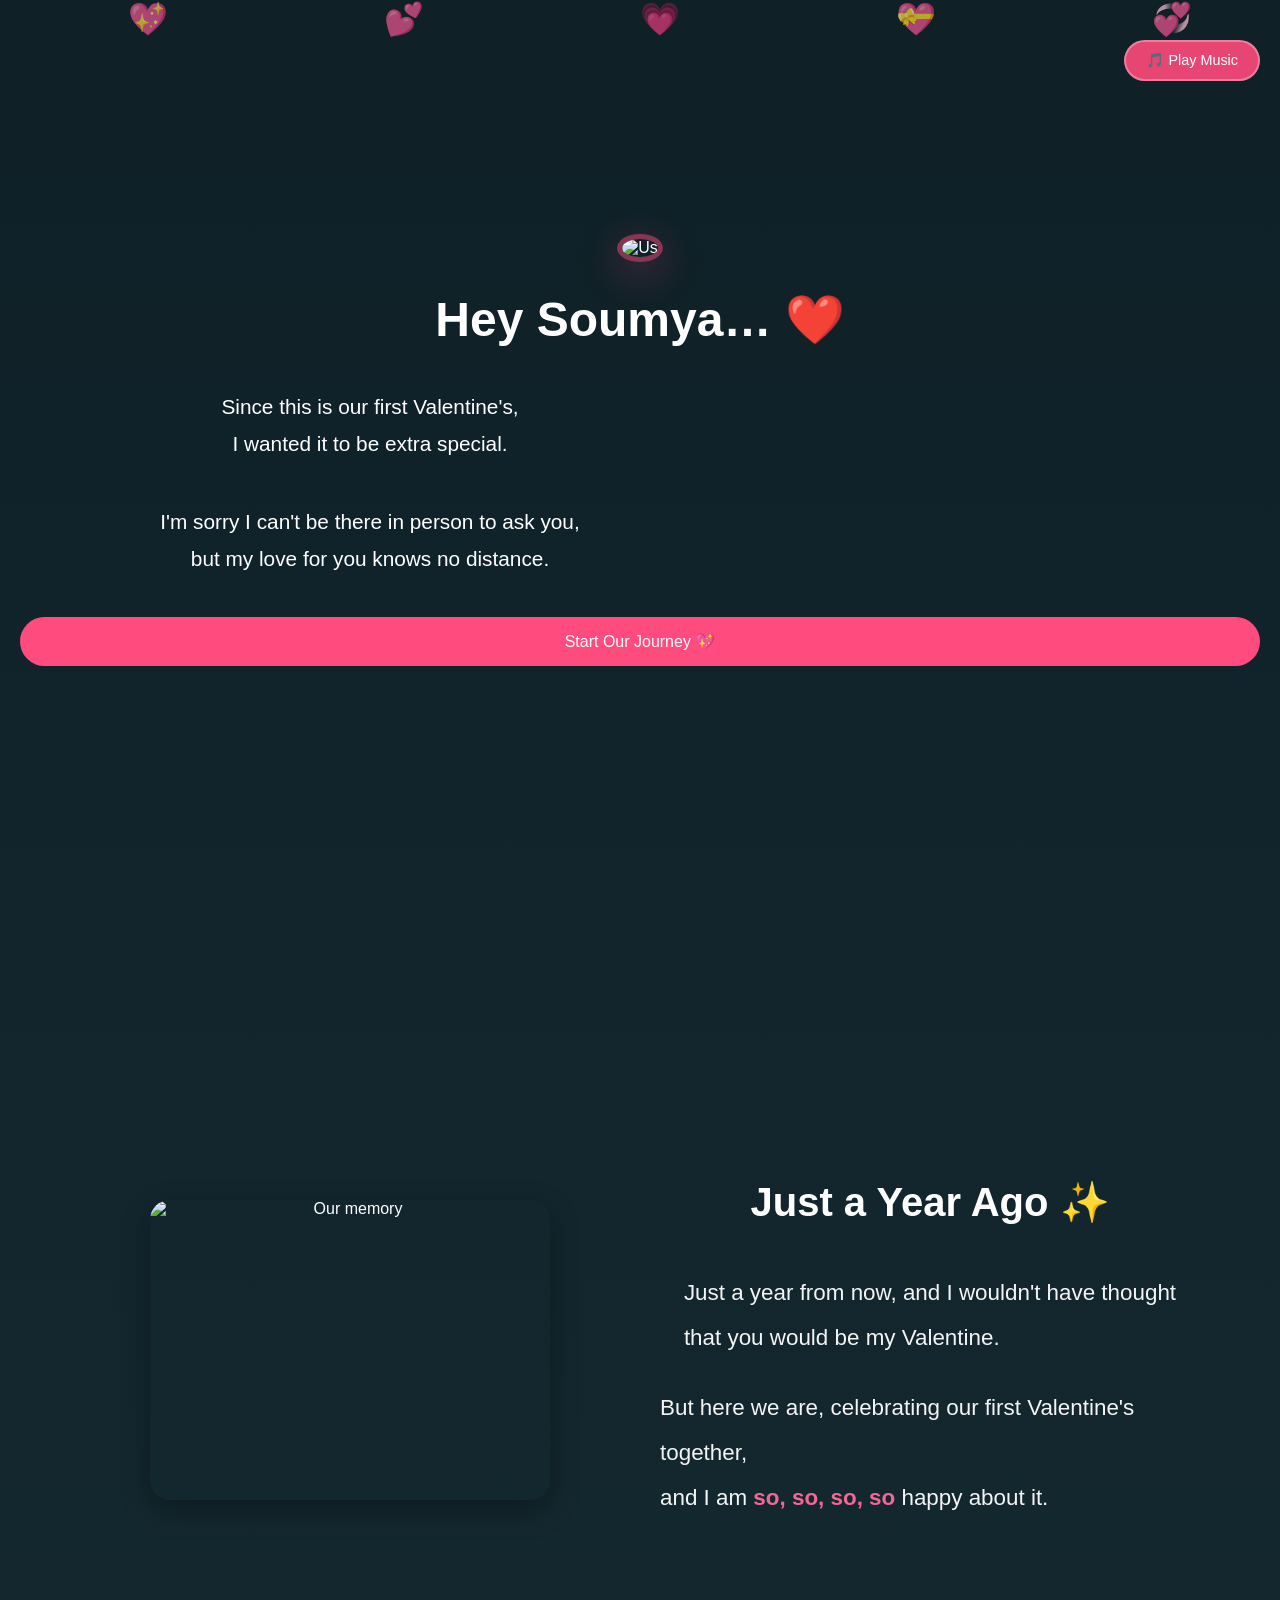
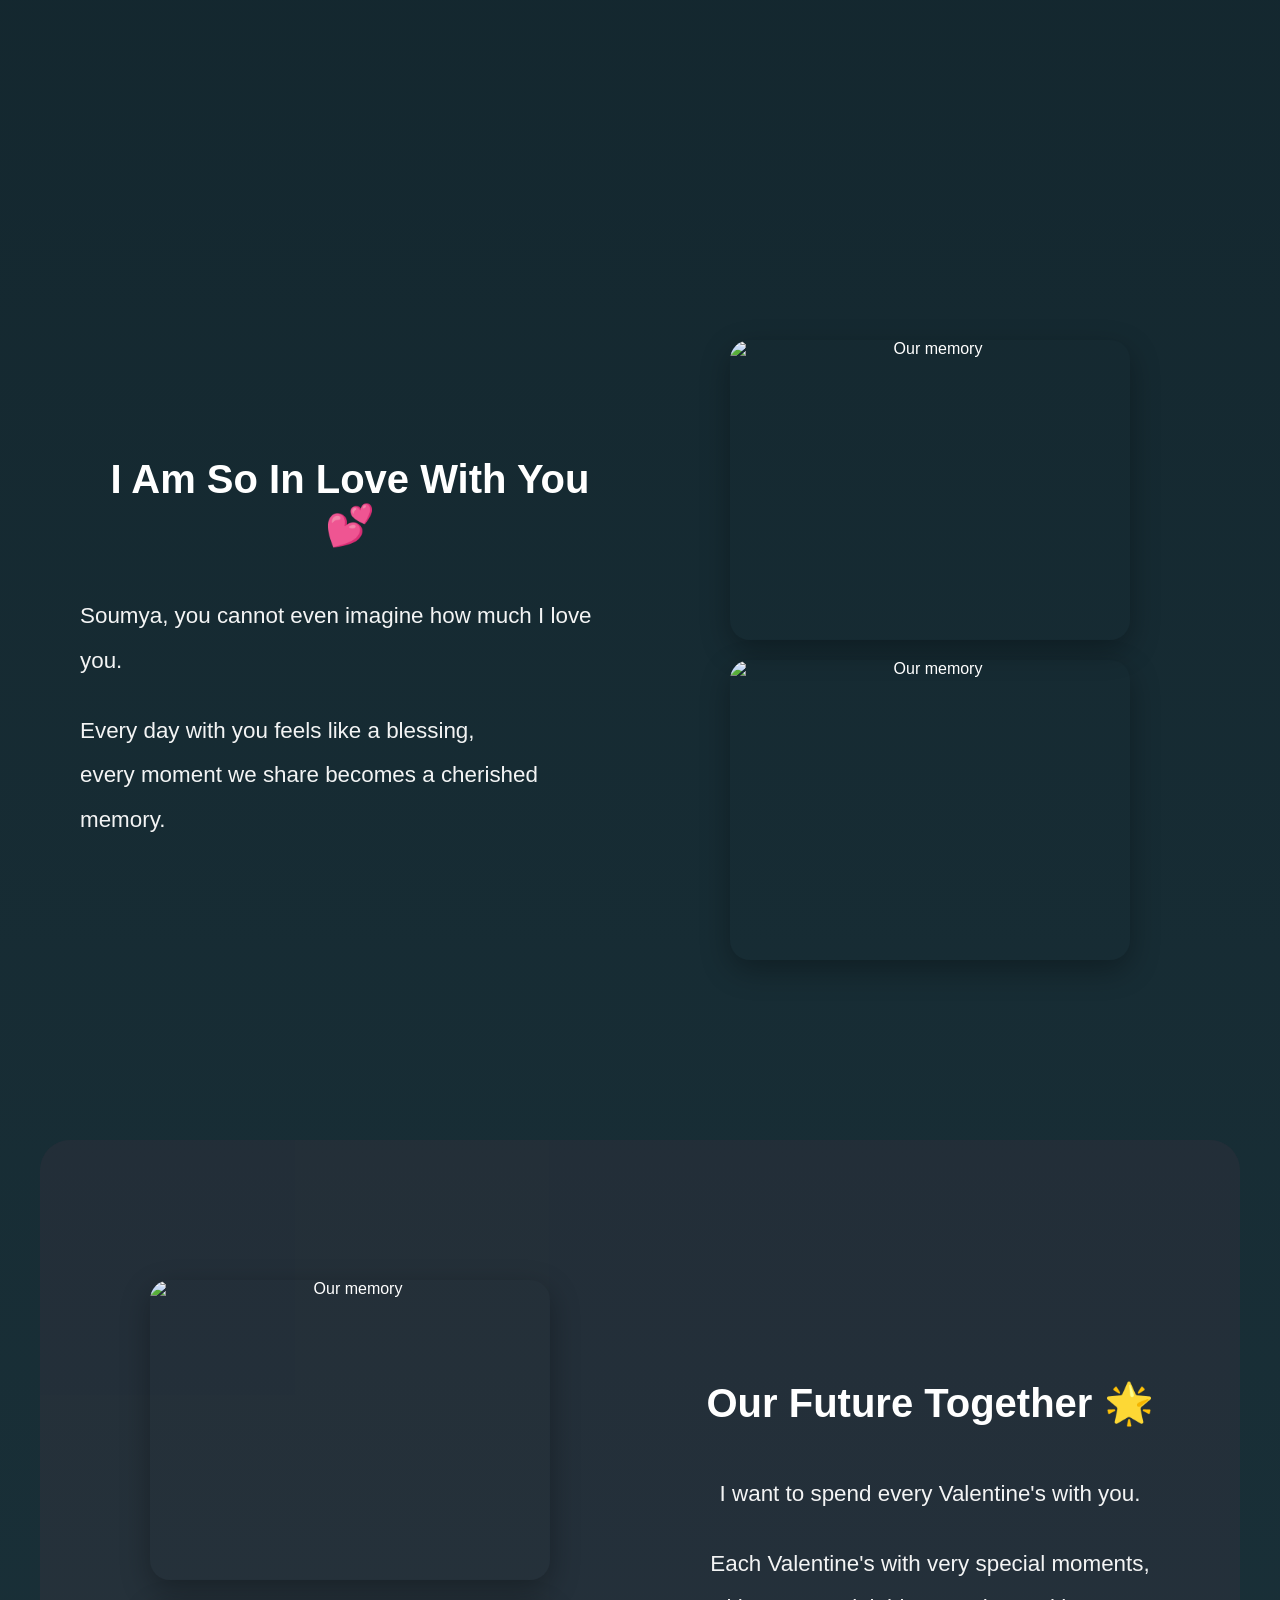
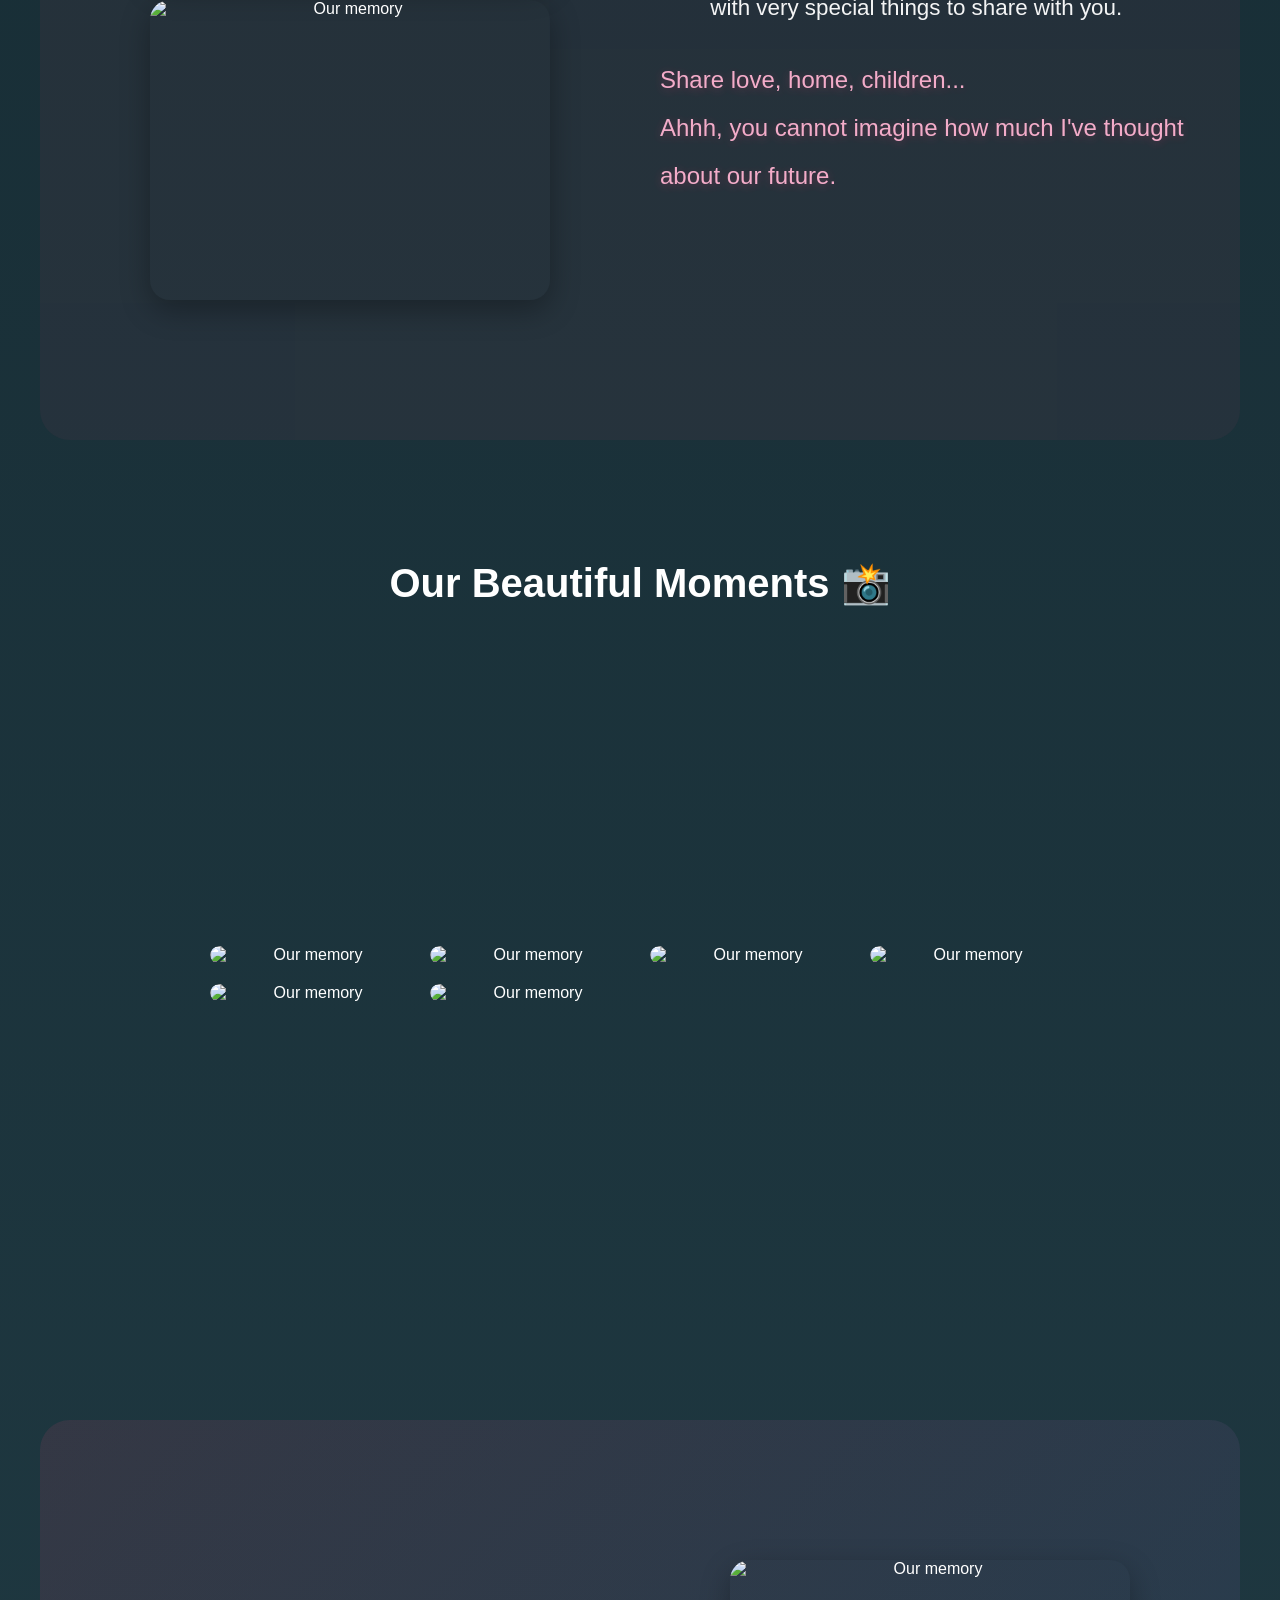
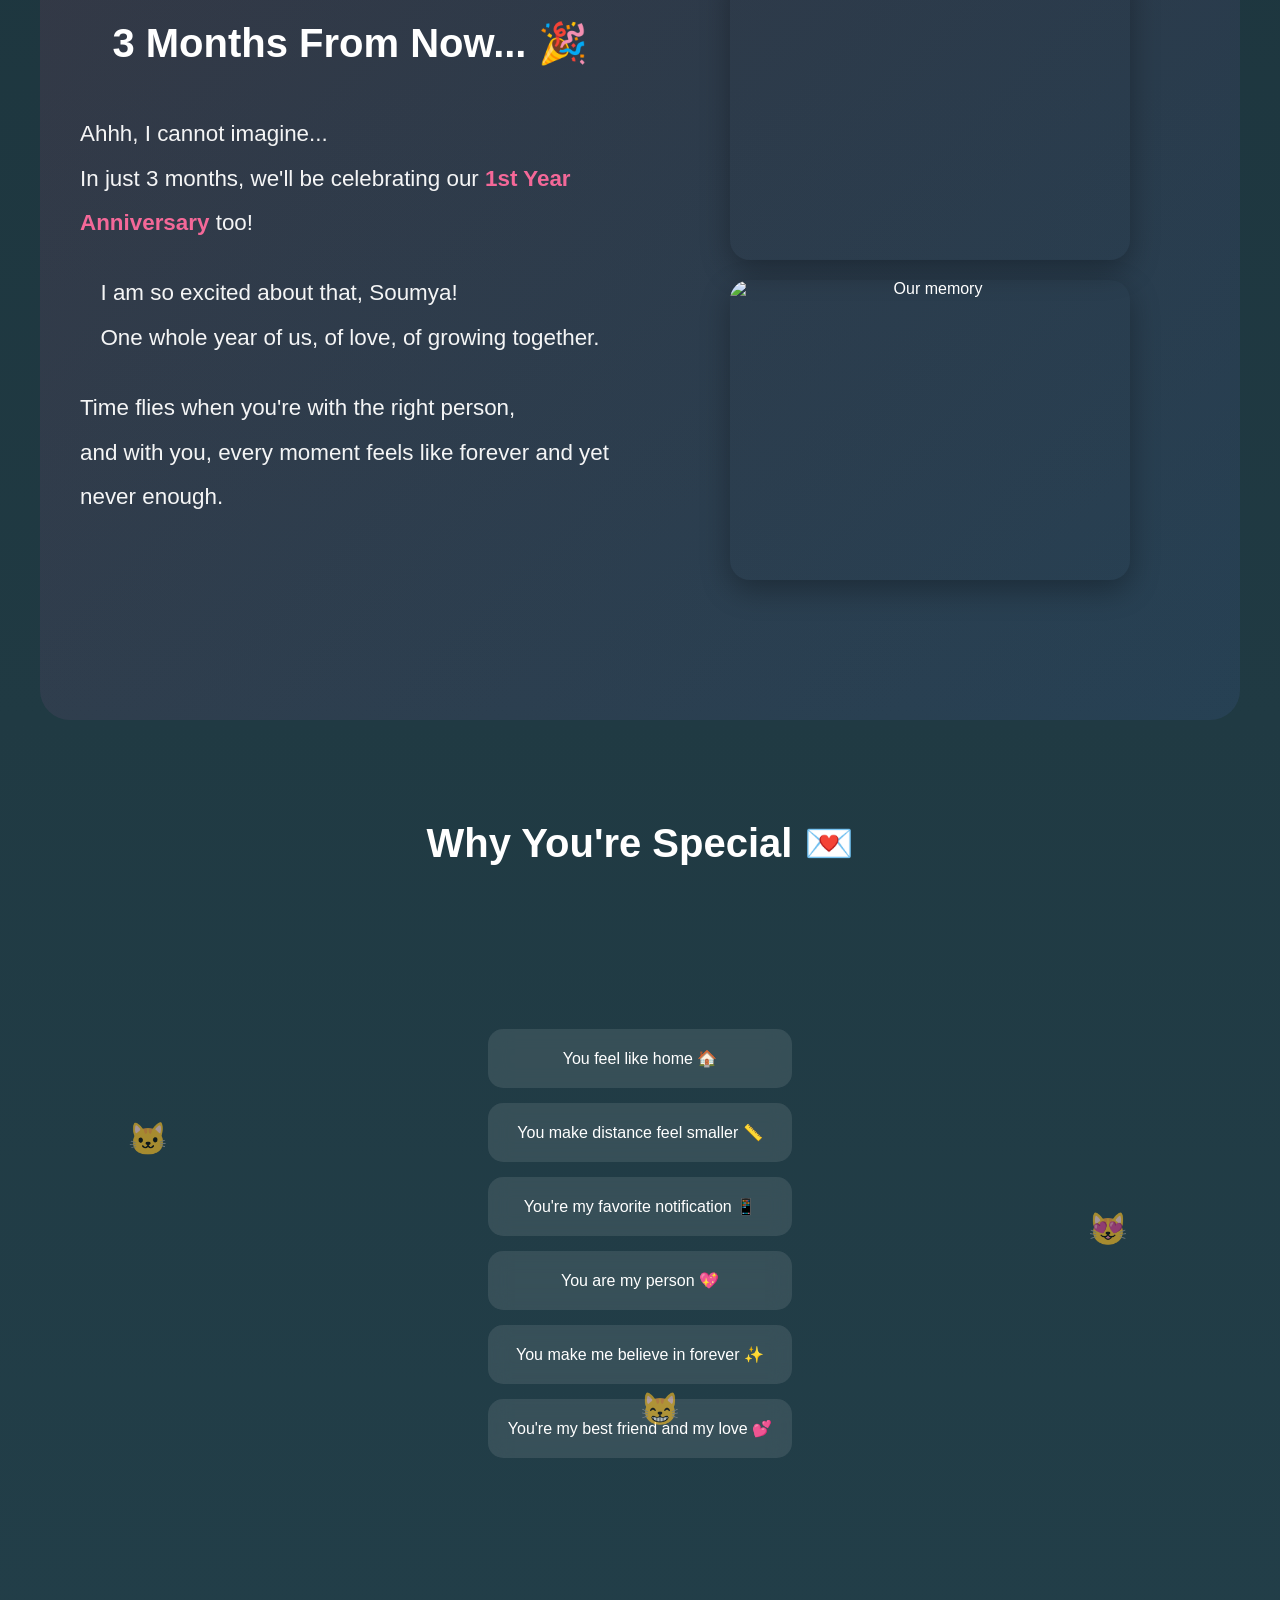
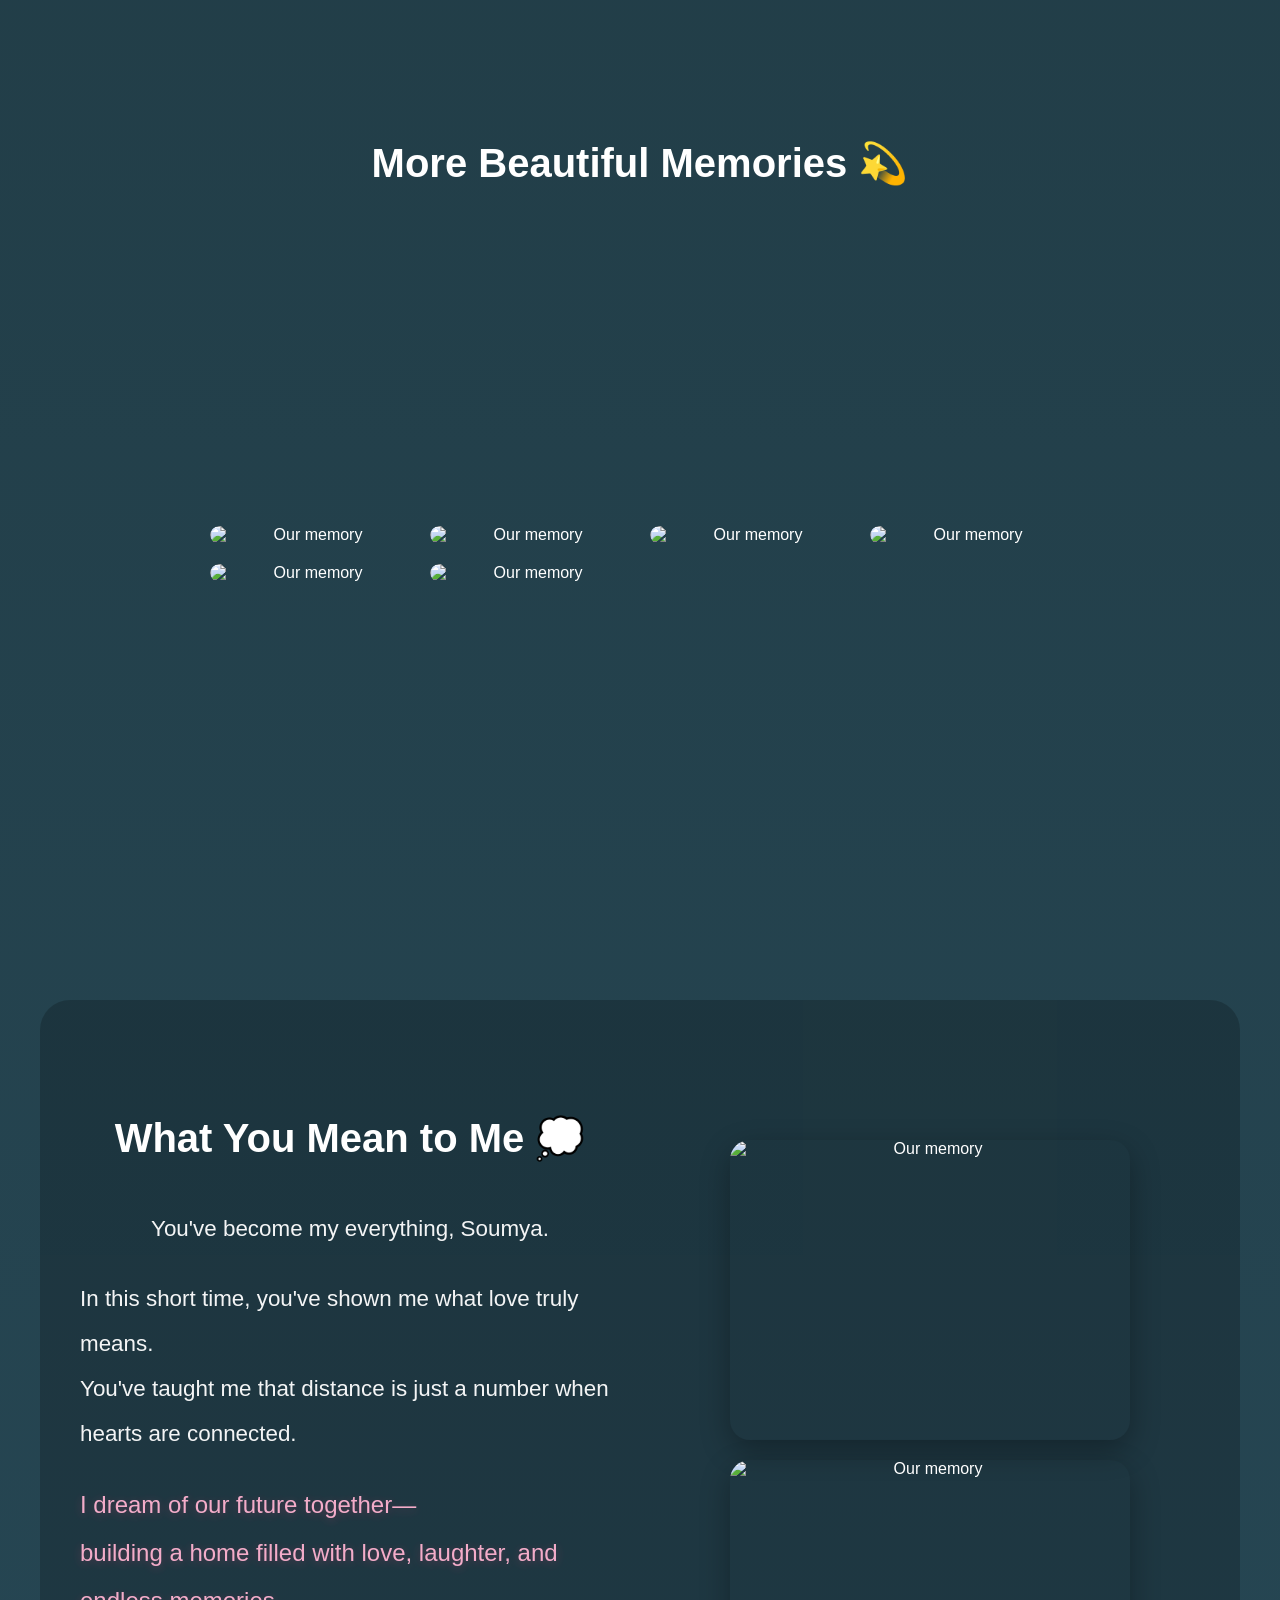
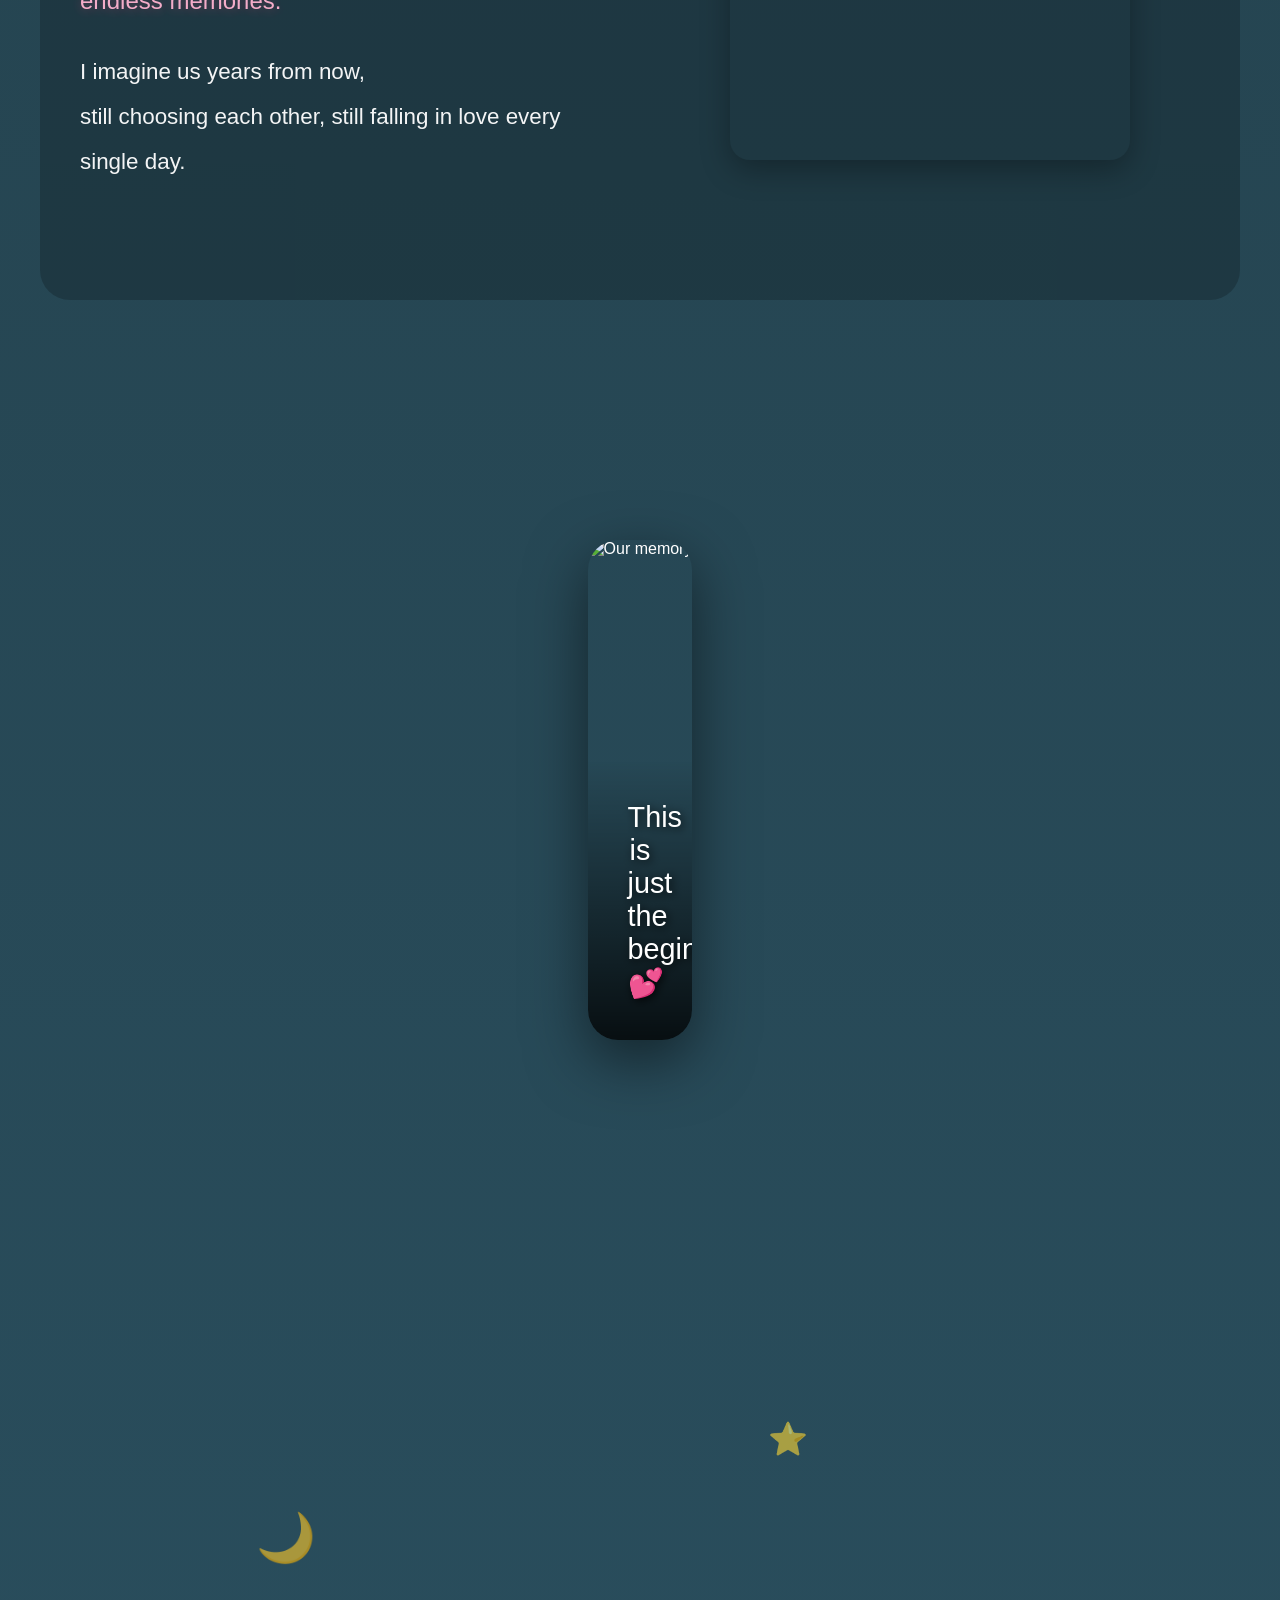
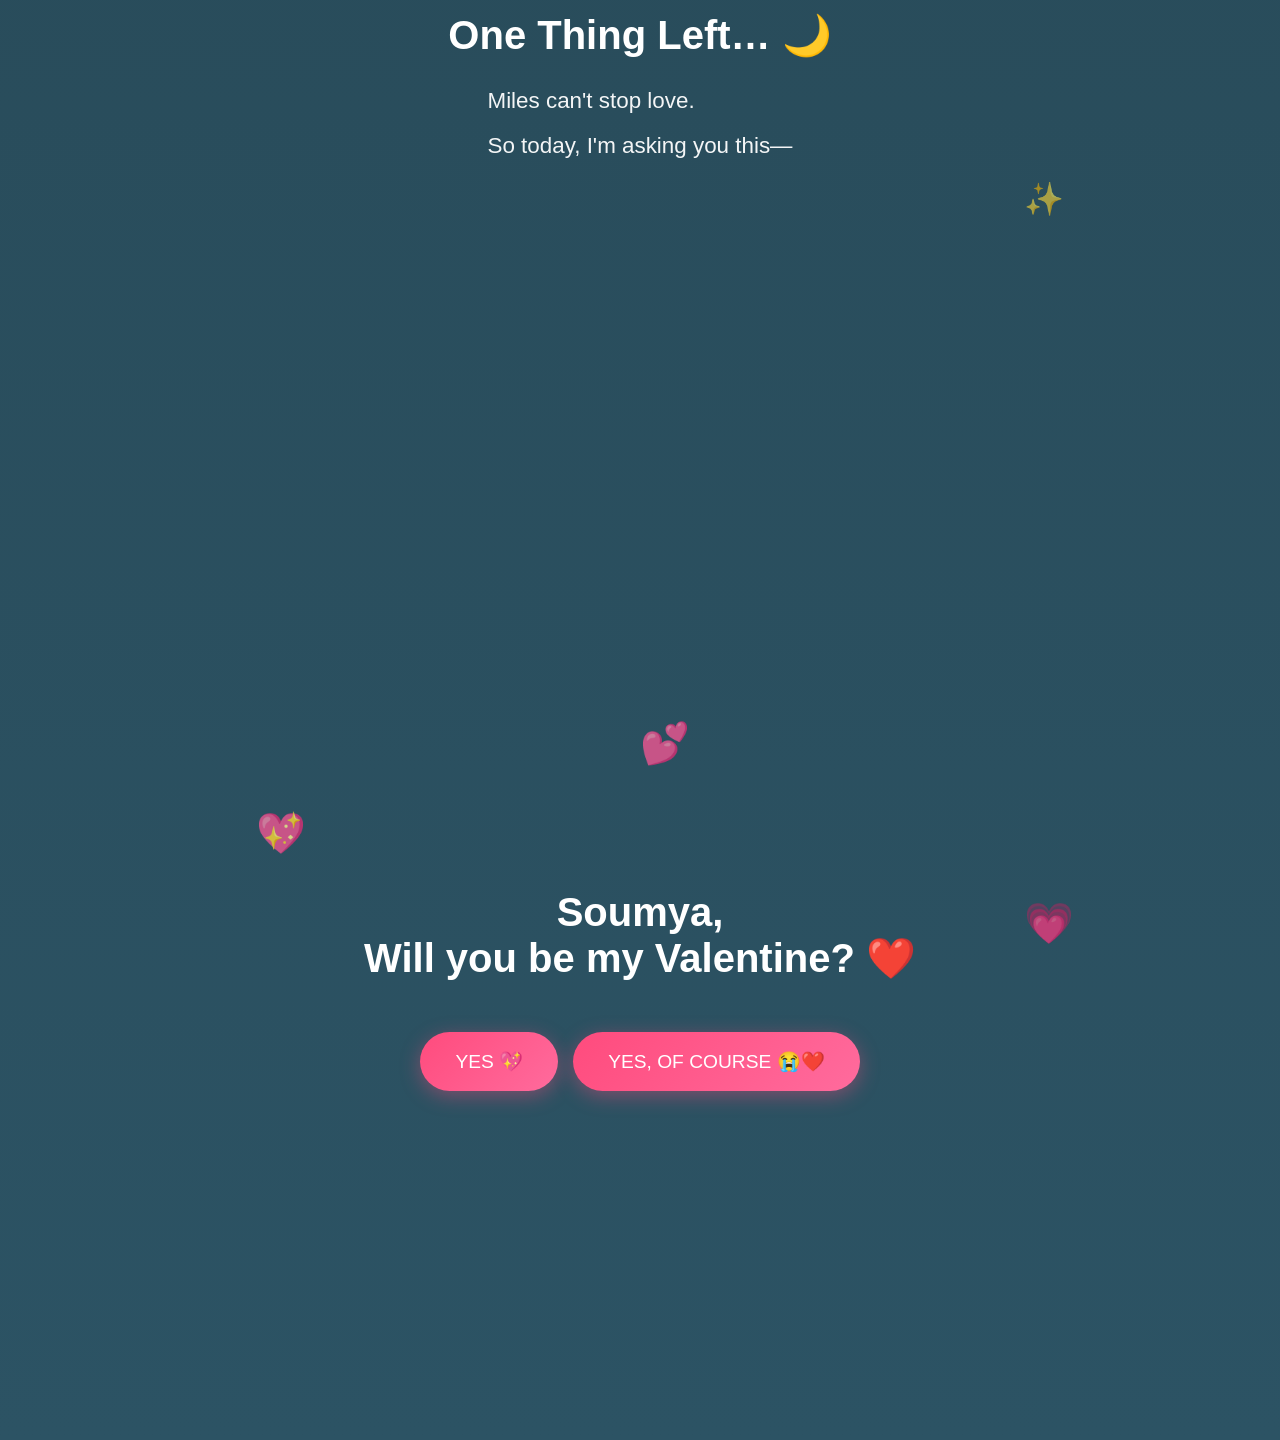
==== index.html @ 53e83934 "Add files via upload" ====
<!DOCTYPE html>
<html lang="en">
<head>
  <meta charset="UTF-8">
  <title>For Soumya ❤️</title>
  <link rel="stylesheet" href="style.css">
</head>
<body>

<!-- Background Music -->
<audio id="bgMusic" loop preload="auto">
  <source src="music.mp3" type="audio/mpeg">
  Your browser does not support the audio element.
</audio>
<div id="musicControl" class="music-control">
  <button id="musicBtn">🎵 Play Music</button>
</div>

<!-- Hero Section -->
<section class="hero">
  <div class="floating-hearts">
    <span class="heart-float">💖</span>
    <span class="heart-float">💕</span>
    <span class="heart-float">💗</span>
    <span class="heart-float">💝</span>
    <span class="heart-float">💞</span>
  </div>
  <div class="hero-photo">
    <img src="photos/photo1.jpeg" alt="Us" class="hero-img">
  </div>
  <h1 class="fade-in">Hey Soumya… ❤️</h1>
  <p class="fade-in-delay hero-intro-text">
    Since this is our first Valentine's,<br>
    I wanted it to be extra special.
  </p>
  <p class="fade-in-delay-2 hero-intro-text">
    I'm sorry I can't be there in person to ask you,<br>
    but my love for you knows no distance.
  </p>
  <button onclick="scrollToSection('first-thoughts')" class="fade-in-delay-3 pulse">Start Our Journey 💖</button>
</section>

<!-- First Thoughts Section -->
<section id="first-thoughts" class="section text-section">
  <div class="section-photo-left">
    <img src="photos/photo2.jpeg" alt="Our memory" class="section-photo">
  </div>
  <div class="text-content">
    <h2 class="slide-in">Just a Year Ago ✨</h2>
    <p class="fade-in-delay readable-text">
      Just a year from now, and I wouldn't have thought<br>
      that you would be my Valentine.
    </p>
    <p class="fade-in-delay-2 readable-text">
      But here we are, celebrating our first Valentine's together,<br>
      and I am <strong>so, so, so, so</strong> happy about it.
    </p>
  </div>
</section>

<!-- Love Declaration Section -->
<section class="section text-section">
  <div class="text-content">
    <h2 class="slide-in">I Am So In Love With You 💕</h2>
    <p class="fade-in-delay readable-text">
      Soumya, you cannot even imagine how much I love you.
    </p>
    <p class="fade-in-delay-2 readable-text">
      Every day with you feels like a blessing,<br>
      every moment we share becomes a cherished memory.
    </p>
  </div>
  <div class="section-photo-right">
    <img src="photos/photo3.jpeg" alt="Our memory" class="section-photo">
    <img src="photos/photo4.jpeg" alt="Our memory" class="section-photo">
  </div>
</section>

<!-- Future Dreams Section -->
<section class="section text-section future-section">
  <div class="section-photo-left">
    <img src="photos/PHOTO5.jpeg" alt="Our memory" class="section-photo">
    <img src="photos/photo6.jpeg" alt="Our memory" class="section-photo">
  </div>
  <div class="text-content">
    <h2 class="slide-in">Our Future Together 🌟</h2>
    <p class="fade-in-delay readable-text">
      I want to spend every Valentine's with you.
    </p>
    <p class="fade-in-delay-2 readable-text">
      Each Valentine's with very special moments,<br>
      with very special things to share with you.
    </p>
    <p class="fade-in-delay-3 readable-text highlight-text">
      Share love, home, children...<br>
      Ahhh, you cannot imagine how much I've thought about our future.
    </p>
  </div>
</section>

<!-- Photo Gallery Section 1 -->
<section class="section gallery-section">
  <h2 class="slide-in">Our Beautiful Moments 📸</h2>
  <div class="gallery">
    <div class="gallery-item">
      <img src="photos/photo7.jpeg" alt="Our memory" loading="lazy">
      <div class="photo-overlay">💕</div>
    </div>
    <div class="gallery-item">
      <img src="photos/photo8.jpeg" alt="Our memory" loading="lazy">
      <div class="photo-overlay">💖</div>
    </div>
    <div class="gallery-item">
      <img src="photos/photo9.jpeg" alt="Our memory" loading="lazy">
      <div class="photo-overlay">💗</div>
    </div>
    <div class="gallery-item">
      <img src="photos/photo10.jpeg" alt="Our memory" loading="lazy">
      <div class="photo-overlay">💝</div>
    </div>
    <div class="gallery-item">
      <img src="photos/photo11.jpeg" alt="Our memory" loading="lazy">
      <div class="photo-overlay">💞</div>
    </div>
    <div class="gallery-item">
      <img src="photos/photo12.jpeg" alt="Our memory" loading="lazy">
      <div class="photo-overlay">💓</div>
    </div>
  </div>
</section>

<!-- Anniversary Section -->
<section class="section text-section anniversary-section">
  <div class="text-content">
    <h2 class="slide-in">3 Months From Now... 🎉</h2>
    <p class="fade-in-delay readable-text">
      Ahhh, I cannot imagine...<br>
      In just 3 months, we'll be celebrating our <strong>1st Year Anniversary</strong> too!
    </p>
    <p class="fade-in-delay-2 readable-text">
      I am so excited about that, Soumya!<br>
      One whole year of us, of love, of growing together.
    </p>
    <p class="fade-in-delay-3 readable-text">
      Time flies when you're with the right person,<br>
      and with you, every moment feels like forever and yet never enough.
    </p>
  </div>
  <div class="section-photo-right">
    <img src="photos/photo13.jpeg" alt="Our memory" class="section-photo">
    <img src="photos/photo14.jpeg" alt="Our memory" class="section-photo">
  </div>
</section>

<!-- Why You Section -->
<section class="section">
  <h2 class="slide-in">Why You're Special 💌</h2>
  <div class="cards">
    <div class="card card-animate">You feel like home 🏠</div>
    <div class="card card-animate">You make distance feel smaller 📏</div>
    <div class="card card-animate">You're my favorite notification 📱</div>
    <div class="card card-animate">You are my person 💖</div>
    <div class="card card-animate">You make me believe in forever ✨</div>
    <div class="card card-animate">You're my best friend and my love 💕</div>
  </div>
  <div class="cute-cats">
    <span class="cat-emoji">🐱</span>
    <span class="cat-emoji">😸</span>
    <span class="cat-emoji">😻</span>
  </div>
</section>

<!-- Photo Gallery Section 2 -->
<section class="section gallery-section">
  <h2 class="slide-in">More Beautiful Memories 💫</h2>
  <div class="gallery">
    <div class="gallery-item">
      <img src="photos/photo15.jpeg" alt="Our memory" loading="lazy">
      <div class="photo-overlay">💕</div>
    </div>
    <div class="gallery-item">
      <img src="photos/photo16.jpeg" alt="Our memory" loading="lazy">
      <div class="photo-overlay">💖</div>
    </div>
    <div class="gallery-item">
      <img src="photos/photo17.jpeg" alt="Our memory" loading="lazy">
      <div class="photo-overlay">💗</div>
    </div>
    <div class="gallery-item">
      <img src="photos/photo18.jpeg" alt="Our memory" loading="lazy">
      <div class="photo-overlay">💝</div>
    </div>
    <div class="gallery-item">
      <img src="photos/photo19.jpeg" alt="Our memory" loading="lazy">
      <div class="photo-overlay">💞</div>
    </div>
    <div class="gallery-item">
      <img src="photos/photo20.jpeg" alt="Our memory" loading="lazy">
      <div class="photo-overlay">💓</div>
    </div>
  </div>
</section>

<!-- Deep Thoughts Section -->
<section class="section text-section deep-thoughts">
  <div class="text-content">
    <h2 class="slide-in">What You Mean to Me 💭</h2>
    <p class="fade-in-delay readable-text">
      You've become my everything, Soumya.
    </p>
    <p class="fade-in-delay-2 readable-text">
      In this short time, you've shown me what love truly means.<br>
      You've taught me that distance is just a number when hearts are connected.
    </p>
    <p class="fade-in-delay-3 readable-text highlight-text">
      I dream of our future together—<br>
      building a home filled with love, laughter, and endless memories.
    </p>
    <p class="fade-in-delay-4 readable-text">
      I imagine us years from now,<br>
      still choosing each other, still falling in love every single day.
    </p>
  </div>
  <div class="section-photo-left">
    <img src="photos/photo21.jpeg" alt="Our memory" class="section-photo">
    <img src="photos/photo22.jpeg" alt="Our memory" class="section-photo">
  </div>
</section>

<!-- Final Photo Section -->
<section class="section final-photo-section">
  <div class="final-photo-container">
    <img src="photos/photo23.jpeg" alt="Our memory" class="final-photo">
    <div class="final-photo-overlay">
      <p class="final-photo-text">This is just the beginning... 💕</p>
    </div>
  </div>
</section>

<!-- Emotional Build -->
<section class="section">
  <h2 class="slide-in">One Thing Left… 🌙</h2>
  <p class="fade-in-delay readable-text">
    Miles can't stop love.<br>
    So today, I'm asking you this—
  </p>
  <div class="moon-stars">
    <span class="moon-emoji">🌙</span>
    <span class="star-emoji">⭐</span>
    <span class="star-emoji">✨</span>
  </div>
</section>

<!-- Proposal -->
<section class="proposal">
  <div class="proposal-hearts">
    <span class="proposal-heart">💖</span>
    <span class="proposal-heart">💕</span>
    <span class="proposal-heart">💗</span>
  </div>
  <h1 class="proposal-text">Soumya,<br>Will you be my Valentine? ❤️</h1>
  <div class="proposal-buttons">
    <button onclick="yesClicked()" class="yes-btn bounce">YES 💖</button>
    <button onclick="yesClicked()" class="yes-btn bounce">YES, OF COURSE 😭❤️</button>
  </div>
</section>

<!-- Celebration -->
<div id="celebration" class="hidden" style="display: none;">
  <div class="celebration-bg">
    <div class="celebration-stars"></div>
    <div class="celebration-gradient"></div>
  </div>
  <div class="celebration-content">
    <h1 class="celebration-text">You just made me the happiest person alive 💕</h1>
    <div class="celebration-quote">
      <p>"Every moment with you feels like a dream come true" ✨</p>
      <p class="celebration-future">Here's to our first Valentine's,<br>and to many, many more together 💖</p>
    </div>
    <div class="celebration-elements">
      <span class="celeb-emoji">🎉</span>
      <span class="celeb-emoji">🎊</span>
      <span class="celeb-emoji">💐</span>
      <span class="celeb-emoji">🌹</span>
      <span class="celeb-emoji">💖</span>
    </div>
  </div>
</div>

<script src="script.js"></script>
</body>
</html>
---- style.css ----
* {
  margin: 0;
  padding: 0;
  box-sizing: border-box;
  font-family: 'Segoe UI', sans-serif;
}

body {
  background: linear-gradient(to bottom, #0f2027, #203a43, #2c5364);
  color: white;
  text-align: center;
  overflow-x: hidden;
}

section {
  min-height: 100vh;
  padding: 60px 20px;
  display: flex;
  flex-direction: column;
  justify-content: center;
  position: relative;
}

/* Music Control */
.music-control {
  position: fixed;
  top: 20px;
  right: 20px;
  z-index: 1000;
}

.music-control button {
  background: rgba(255, 75, 125, 0.9);
  backdrop-filter: blur(10px);
  border: 2px solid rgba(255, 255, 255, 0.3);
  padding: 10px 20px;
  border-radius: 25px;
  font-size: 0.9rem;
  transition: all 0.3s ease;
}

.music-control button:hover {
  background: rgba(255, 75, 125, 1);
  transform: scale(1.05);
}

/* Hero Section */
.hero {
  position: relative;
  overflow: hidden;
}

.hero h1 {
  font-size: 3rem;
  margin-bottom: 20px;
}

.hero p {
  margin: 20px 0;
  font-size: 1.3rem;
}

/* Hero Photo */
.hero-photo {
  margin-bottom: 30px;
  animation: fadeInScale 1s ease-out;
}

.hero-img {
  width: 300px;
  height: 300px;
  object-fit: cover;
  border-radius: 50%;
  border: 5px solid rgba(255, 75, 125, 0.5);
  box-shadow: 0 10px 40px rgba(255, 75, 125, 0.3);
  animation: pulse 3s ease-in-out infinite;
}

.hero-intro-text {
  max-width: 700px;
  margin: 15px auto;
  line-height: 1.8;
}

/* Floating Hearts Animation */
.floating-hearts {
  position: absolute;
  width: 100%;
  height: 100%;
  top: 0;
  left: 0;
  pointer-events: none;
  overflow: hidden;
}

.heart-float {
  position: absolute;
  font-size: 2rem;
  animation: floatUp 6s infinite ease-in-out;
  opacity: 0.7;
}

.heart-float:nth-child(1) { left: 10%; animation-delay: 0s; }
.heart-float:nth-child(2) { left: 30%; animation-delay: 1s; }
.heart-float:nth-child(3) { left: 50%; animation-delay: 2s; }
.heart-float:nth-child(4) { left: 70%; animation-delay: 3s; }
.heart-float:nth-child(5) { left: 90%; animation-delay: 4s; }

@keyframes floatUp {
  0% {
    transform: translateY(100vh) rotate(0deg);
    opacity: 0;
  }
  10% {
    opacity: 0.7;
  }
  90% {
    opacity: 0.7;
  }
  100% {
    transform: translateY(-100vh) rotate(360deg);
    opacity: 0;
  }
}

/* Fade In Animations */
.fade-in {
  animation: fadeIn 1s ease-in;
}

.fade-in-delay {
  animation: fadeIn 1s ease-in 0.3s both;
}

.fade-in-delay-2 {
  animation: fadeIn 1s ease-in 0.6s both;
}

.fade-in-delay-3 {
  animation: fadeIn 1s ease-in 0.9s both;
}

.fade-in-delay-4 {
  animation: fadeIn 1s ease-in 1.2s both;
}

@keyframes fadeIn {
  from {
    opacity: 0;
    transform: translateY(20px);
  }
  to {
    opacity: 1;
    transform: translateY(0);
  }
}

/* Slide In Animation */
.slide-in {
  animation: slideIn 1s ease-out;
}

@keyframes slideIn {
  from {
    opacity: 0;
    transform: translateX(-50px);
  }
  to {
    opacity: 1;
    transform: translateX(0);
  }
}

/* Pulse Animation */
.pulse {
  animation: pulse 2s infinite;
}

@keyframes pulse {
  0%, 100% {
    transform: scale(1);
  }
  50% {
    transform: scale(1.05);
  }
}

button {
  padding: 15px 25px;
  border: none;
  border-radius: 30px;
  background: #ff4b7d;
  color: white;
  font-size: 1rem;
  cursor: pointer;
  margin-top: 20px;
  transition: all 0.3s ease;
}

button:hover {
  background: #ff6b9d;
  transform: translateY(-2px);
  box-shadow: 0 5px 15px rgba(255, 75, 125, 0.4);
}

.section h2 {
  font-size: 2.5rem;
  margin-bottom: 20px;
}

/* Text Sections */
.text-section {
  display: grid;
  grid-template-columns: 1fr 1fr;
  gap: 40px;
  align-items: center;
  max-width: 1200px;
  margin: 0 auto;
  padding: 80px 40px;
}

.text-content {
  display: flex;
  flex-direction: column;
  gap: 25px;
}

.readable-text {
  font-size: 1.4rem;
  line-height: 2;
  max-width: 600px;
  margin: 0 auto;
  text-align: left;
  opacity: 0.95;
  animation: fadeInText 0.8s ease-out both;
}

.readable-text strong {
  color: #ff6b9d;
  font-weight: 600;
}

.highlight-text {
  font-size: 1.5rem;
  color: #ffb3d1;
  font-weight: 500;
  text-shadow: 0 2px 10px rgba(255, 75, 125, 0.3);
}

@keyframes fadeInText {
  from {
    opacity: 0;
    transform: translateX(-20px);
  }
  to {
    opacity: 0.95;
    transform: translateX(0);
  }
}

/* Section Photos */
.section-photo-left,
.section-photo-right {
  display: flex;
  flex-direction: column;
  gap: 20px;
  align-items: center;
}

.section-photo {
  width: 100%;
  max-width: 400px;
  height: 300px;
  object-fit: cover;
  border-radius: 20px;
  box-shadow: 0 10px 30px rgba(0, 0, 0, 0.3);
  transition: all 0.4s ease;
  animation: fadeInScale 0.8s ease-out both;
}

.section-photo-left .section-photo:nth-child(1) { animation-delay: 0.2s; }
.section-photo-left .section-photo:nth-child(2) { animation-delay: 0.4s; }
.section-photo-right .section-photo:nth-child(1) { animation-delay: 0.2s; }
.section-photo-right .section-photo:nth-child(2) { animation-delay: 0.4s; }

.section-photo:hover {
  transform: scale(1.05);
  box-shadow: 0 15px 40px rgba(255, 75, 125, 0.4);
}

/* Future Section */
.future-section {
  background: rgba(255, 75, 125, 0.05);
  border-radius: 30px;
  margin: 40px auto;
}

/* Anniversary Section */
.anniversary-section {
  background: linear-gradient(135deg, rgba(255, 75, 125, 0.1), rgba(102, 126, 234, 0.1));
  border-radius: 30px;
  margin: 40px auto;
  padding: 60px 40px;
}

/* Deep Thoughts Section */
.deep-thoughts {
  background: rgba(0, 0, 0, 0.2);
  border-radius: 30px;
  margin: 40px auto;
}

/* Final Photo Section */
.final-photo-section {
  padding: 80px 20px;
}

.final-photo-container {
  position: relative;
  max-width: 800px;
  margin: 0 auto;
  border-radius: 30px;
  overflow: hidden;
  box-shadow: 0 20px 60px rgba(0, 0, 0, 0.5);
}

.final-photo {
  width: 100%;
  height: 500px;
  object-fit: cover;
  display: block;
}

.final-photo-overlay {
  position: absolute;
  bottom: 0;
  left: 0;
  right: 0;
  background: linear-gradient(to top, rgba(0, 0, 0, 0.8), transparent);
  padding: 40px;
  text-align: center;
}

.final-photo-text {
  font-size: 1.8rem;
  color: white;
  text-shadow: 2px 2px 10px rgba(0, 0, 0, 0.8);
  animation: fadeInUp 1s ease-out;
}

@keyframes fadeInUp {
  from {
    opacity: 0;
    transform: translateY(30px);
  }
  to {
    opacity: 1;
    transform: translateY(0);
  }
}

/* Cards with Animation */
.cards {
  display: grid;
  gap: 15px;
  max-width: 400px;
  margin: auto;
}

.card {
  background: rgba(255,255,255,0.1);
  padding: 20px;
  border-radius: 15px;
  transition: all 0.3s ease;
  backdrop-filter: blur(10px);
}

.card-animate {
  animation: cardFadeIn 0.8s ease-out both;
}

.card-animate:nth-child(1) { animation-delay: 0.1s; }
.card-animate:nth-child(2) { animation-delay: 0.2s; }
.card-animate:nth-child(3) { animation-delay: 0.3s; }
.card-animate:nth-child(4) { animation-delay: 0.4s; }

@keyframes cardFadeIn {
  from {
    opacity: 0;
    transform: translateY(30px);
  }
  to {
    opacity: 1;
    transform: translateY(0);
  }
}

.card:hover {
  background: rgba(255,255,255,0.2);
  transform: translateY(-5px);
  box-shadow: 0 10px 25px rgba(255, 75, 125, 0.3);
}

/* Cute Elements */
.cute-elements, .cute-cats, .moon-stars {
  position: absolute;
  width: 100%;
  height: 100%;
  top: 0;
  left: 0;
  pointer-events: none;
  overflow: hidden;
}

.emoji-float, .cat-emoji, .star-emoji, .moon-emoji {
  position: absolute;
  font-size: 2rem;
  animation: floatAround 8s infinite ease-in-out;
  opacity: 0.6;
}

.emoji-float:nth-child(1) { left: 15%; top: 20%; animation-delay: 0s; }
.emoji-float:nth-child(2) { left: 50%; top: 60%; animation-delay: 2s; }
.emoji-float:nth-child(3) { left: 80%; top: 30%; animation-delay: 4s; }

.cat-emoji:nth-child(1) { left: 10%; top: 40%; animation-delay: 0s; }
.cat-emoji:nth-child(2) { left: 50%; top: 70%; animation-delay: 1.5s; }
.cat-emoji:nth-child(3) { left: 85%; top: 50%; animation-delay: 3s; }

.moon-emoji { left: 20%; top: 30%; font-size: 3rem; }
.star-emoji:nth-child(2) { left: 60%; top: 20%; animation-delay: 1s; }
.star-emoji:nth-child(3) { left: 80%; top: 60%; animation-delay: 2s; }

@keyframes floatAround {
  0%, 100% {
    transform: translate(0, 0) rotate(0deg);
  }
  25% {
    transform: translate(20px, -20px) rotate(90deg);
  }
  50% {
    transform: translate(-15px, 15px) rotate(180deg);
  }
  75% {
    transform: translate(15px, 20px) rotate(270deg);
  }
}

/* Gallery Section */
.gallery-section {
  padding: 80px 20px;
}

.gallery-section h2 {
  margin-bottom: 40px;
}

/* Gallery */
.gallery {
  display: grid;
  grid-template-columns: repeat(auto-fit, minmax(200px, 1fr));
  gap: 20px;
  max-width: 900px;
  margin: auto;
}

.gallery-item {
  position: relative;
  overflow: hidden;
  border-radius: 15px;
  animation: fadeInScale 0.8s ease-out both;
}

.gallery-item:nth-child(1) { animation-delay: 0.1s; }
.gallery-item:nth-child(2) { animation-delay: 0.2s; }
.gallery-item:nth-child(3) { animation-delay: 0.3s; }
.gallery-item:nth-child(4) { animation-delay: 0.4s; }
.gallery-item:nth-child(5) { animation-delay: 0.5s; }
.gallery-item:nth-child(6) { animation-delay: 0.6s; }

@keyframes fadeInScale {
  from {
    opacity: 0;
    transform: scale(0.8);
  }
  to {
    opacity: 1;
    transform: scale(1);
  }
}

.gallery img {
  width: 100%;
  height: 100%;
  object-fit: cover;
  border-radius: 15px;
  transition: all 0.4s ease;
  display: block;
}

.gallery-item:hover img {
  transform: scale(1.1);
}

.photo-overlay {
  position: absolute;
  top: 50%;
  left: 50%;
  transform: translate(-50%, -50%);
  font-size: 3rem;
  opacity: 0;
  transition: all 0.3s ease;
  pointer-events: none;
}

.gallery-item:hover .photo-overlay {
  opacity: 0.9;
  transform: translate(-50%, -50%) scale(1.2);
}

/* Proposal Section */
.proposal {
  position: relative;
  overflow: hidden;
}

.proposal-hearts {
  position: absolute;
  width: 100%;
  height: 100%;
  top: 0;
  left: 0;
  pointer-events: none;
}

.proposal-heart {
  position: absolute;
  font-size: 2.5rem;
  animation: heartFloat 4s infinite ease-in-out;
  opacity: 0.8;
}

.proposal-heart:nth-child(1) { left: 20%; top: 30%; animation-delay: 0s; }
.proposal-heart:nth-child(2) { left: 50%; top: 20%; animation-delay: 1.3s; }
.proposal-heart:nth-child(3) { left: 80%; top: 40%; animation-delay: 2.6s; }

@keyframes heartFloat {
  0%, 100% {
    transform: translateY(0) scale(1);
  }
  50% {
    transform: translateY(-30px) scale(1.2);
  }
}

.proposal-text {
  font-size: 2.5rem;
  margin-bottom: 30px;
  animation: fadeIn 1s ease-in;
}

.proposal-buttons {
  display: flex;
  gap: 15px;
  justify-content: center;
  flex-wrap: wrap;
}

.yes-btn {
  font-size: 1.2rem;
  padding: 18px 35px;
  background: linear-gradient(135deg, #ff4b7d, #ff6b9d);
  box-shadow: 0 5px 20px rgba(255, 75, 125, 0.4);
}

.bounce {
  animation: bounce 1s ease-in-out infinite;
}

@keyframes bounce {
  0%, 100% {
    transform: translateY(0);
  }
  50% {
    transform: translateY(-10px);
  }
}

.yes-btn:hover {
  transform: translateY(-5px) scale(1.05);
  box-shadow: 0 8px 25px rgba(255, 75, 125, 0.6);
}

/* Celebration Screen */
#celebration.hidden {
  display: none !important;
}

#celebration {
  position: fixed;
  inset: 0;
  display: flex;
  justify-content: center;
  align-items: center;
  z-index: 9999;
  overflow: hidden;
}

.celebration-bg {
  position: absolute;
  inset: 0;
  background: linear-gradient(135deg, #667eea 0%, #764ba2 25%, #f093fb 50%, #4facfe 75%, #00f2fe 100%);
  background-size: 400% 400%;
  animation: gradientShift 15s ease infinite;
}

@keyframes gradientShift {
  0% {
    background-position: 0% 50%;
  }
  50% {
    background-position: 100% 50%;
  }
  100% {
    background-position: 0% 50%;
  }
}

.celebration-stars {
  position: absolute;
  width: 100%;
  height: 100%;
  background-image: 
    radial-gradient(2px 2px at 20% 30%, white, transparent),
    radial-gradient(2px 2px at 60% 70%, white, transparent),
    radial-gradient(1px 1px at 50% 50%, white, transparent),
    radial-gradient(1px 1px at 80% 10%, white, transparent),
    radial-gradient(2px 2px at 90% 60%, white, transparent),
    radial-gradient(1px 1px at 30% 80%, white, transparent);
  background-size: 200% 200%;
  animation: starTwinkle 3s ease-in-out infinite;
  opacity: 0.8;
}

@keyframes starTwinkle {
  0%, 100% {
    opacity: 0.8;
  }
  50% {
    opacity: 1;
  }
}

.celebration-gradient {
  position: absolute;
  width: 100%;
  height: 100%;
  background: radial-gradient(circle at 50% 50%, rgba(255, 255, 255, 0.1) 0%, transparent 70%);
  animation: pulseGlow 2s ease-in-out infinite;
}

@keyframes pulseGlow {
  0%, 100% {
    opacity: 0.5;
    transform: scale(1);
  }
  50% {
    opacity: 0.8;
    transform: scale(1.1);
  }
}

.celebration-content {
  position: relative;
  z-index: 10;
  text-align: center;
  padding: 40px;
  animation: celebrationFadeIn 1s ease-out;
}

@keyframes celebrationFadeIn {
  from {
    opacity: 0;
    transform: scale(0.8);
  }
  to {
    opacity: 1;
    transform: scale(1);
  }
}

.celebration-text {
  font-size: 3rem;
  margin-bottom: 30px;
  text-shadow: 2px 2px 10px rgba(0, 0, 0, 0.3);
  animation: textGlow 2s ease-in-out infinite;
}

@keyframes textGlow {
  0%, 100% {
    text-shadow: 2px 2px 10px rgba(255, 255, 255, 0.5);
  }
  50% {
    text-shadow: 2px 2px 20px rgba(255, 255, 255, 0.8), 0 0 30px rgba(255, 75, 125, 0.6);
  }
}

.celebration-quote {
  font-size: 1.5rem;
  margin: 30px 0;
  font-style: italic;
  opacity: 0.95;
  animation: fadeIn 1s ease-in 0.5s both;
}

.celebration-elements {
  margin-top: 40px;
  display: flex;
  justify-content: center;
  gap: 30px;
  flex-wrap: wrap;
}

.celeb-emoji {
  font-size: 3rem;
  animation: emojiBounce 1.5s ease-in-out infinite;
  display: inline-block;
}

.celeb-emoji:nth-child(1) { animation-delay: 0s; }
.celeb-emoji:nth-child(2) { animation-delay: 0.2s; }
.celeb-emoji:nth-child(3) { animation-delay: 0.4s; }
.celeb-emoji:nth-child(4) { animation-delay: 0.6s; }
.celeb-emoji:nth-child(5) { animation-delay: 0.8s; }

@keyframes emojiBounce {
  0%, 100% {
    transform: translateY(0) rotate(0deg);
  }
  25% {
    transform: translateY(-20px) rotate(-10deg);
  }
  75% {
    transform: translateY(-20px) rotate(10deg);
  }
}

/* Responsive Design */
@media (max-width: 968px) {
  .text-section {
    grid-template-columns: 1fr;
    gap: 30px;
  }
  
  .section-photo-left,
  .section-photo-right {
    order: -1;
  }
  
  .readable-text {
    text-align: center;
    font-size: 1.2rem;
  }
  
  .section-photo {
    max-width: 100%;
  }
}

@media (max-width: 768px) {
  .hero h1 {
    font-size: 2rem;
  }
  
  .hero-img {
    width: 200px;
    height: 200px;
  }
  
  .hero-intro-text {
    font-size: 1.1rem;
  }
  
  .celebration-text {
    font-size: 2rem;
  }
  
  .gallery {
    grid-template-columns: repeat(auto-fit, minmax(150px, 1fr));
  }
  
  .proposal-buttons {
    flex-direction: column;
    align-items: center;
  }
  
  .readable-text {
    font-size: 1.1rem;
    line-height: 1.8;
  }
  
  .final-photo {
    height: 300px;
  }
  
  .final-photo-text {
    font-size: 1.3rem;
  }
}
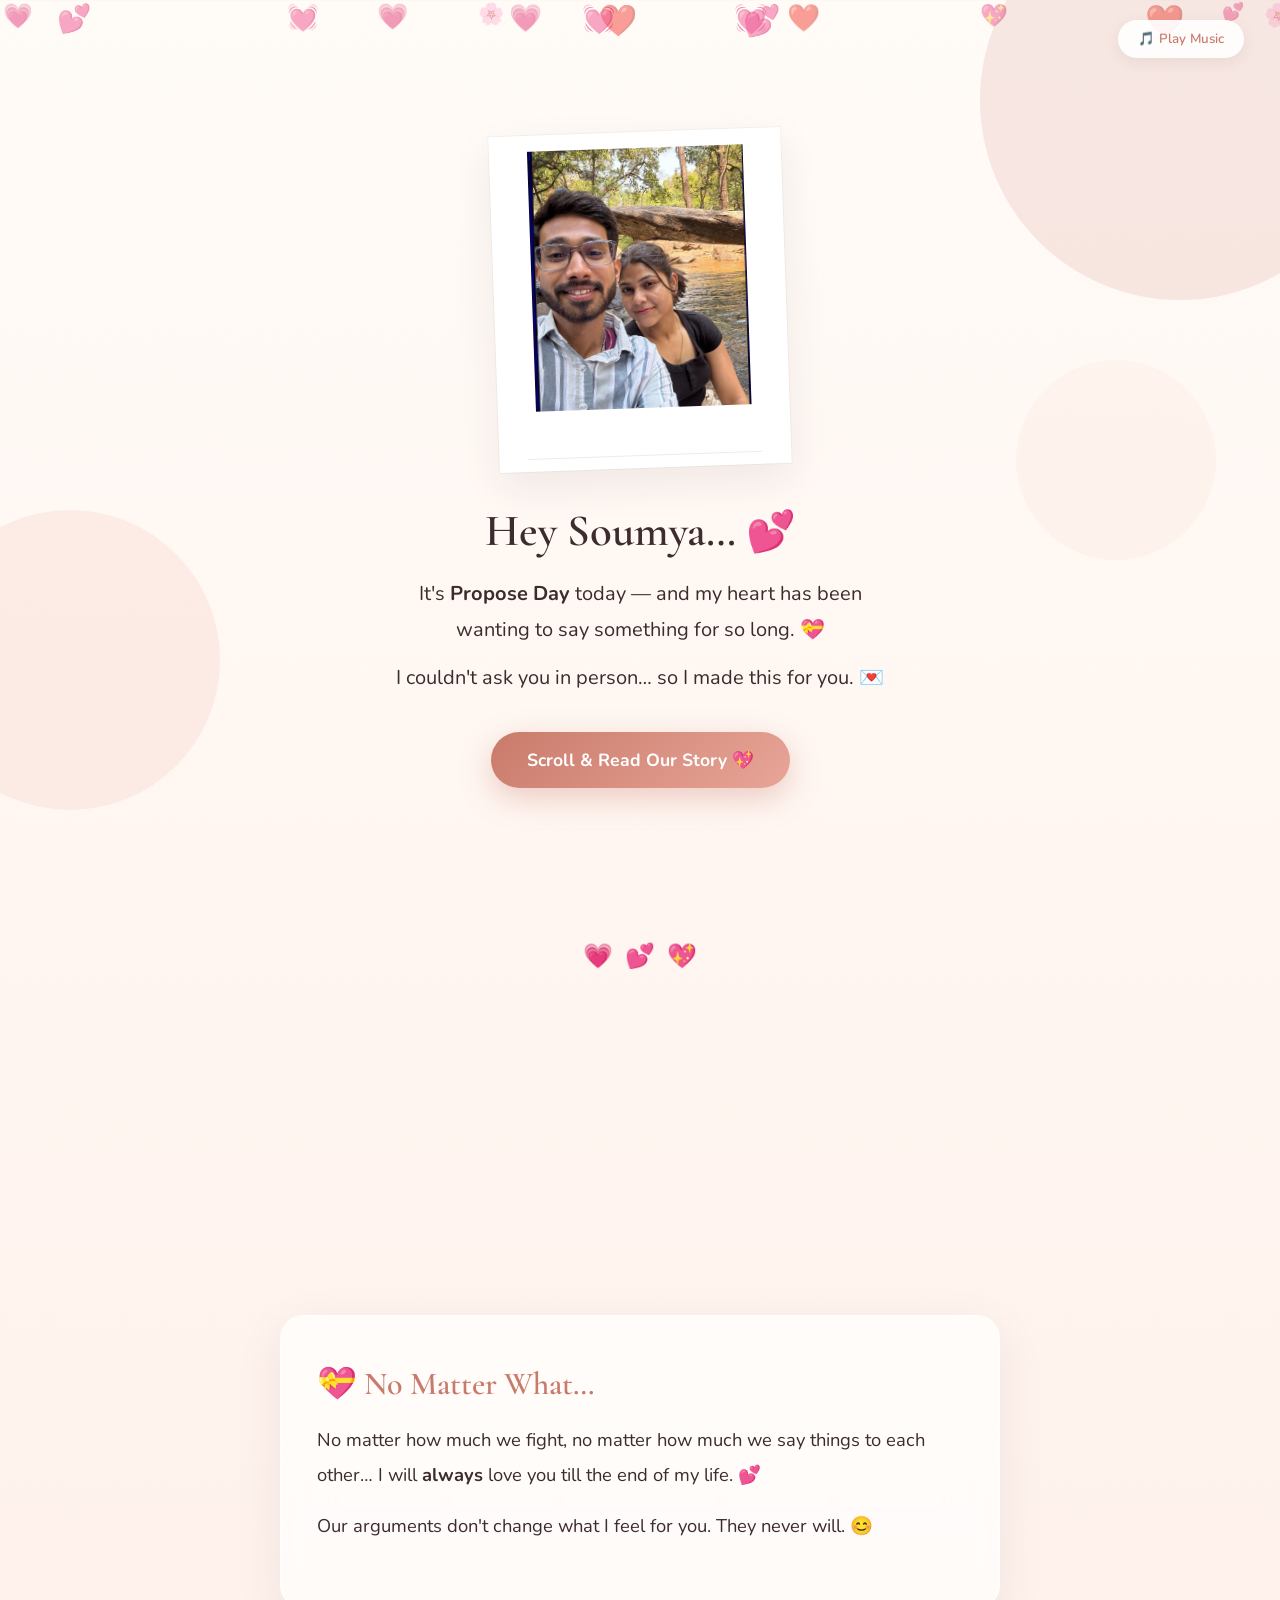
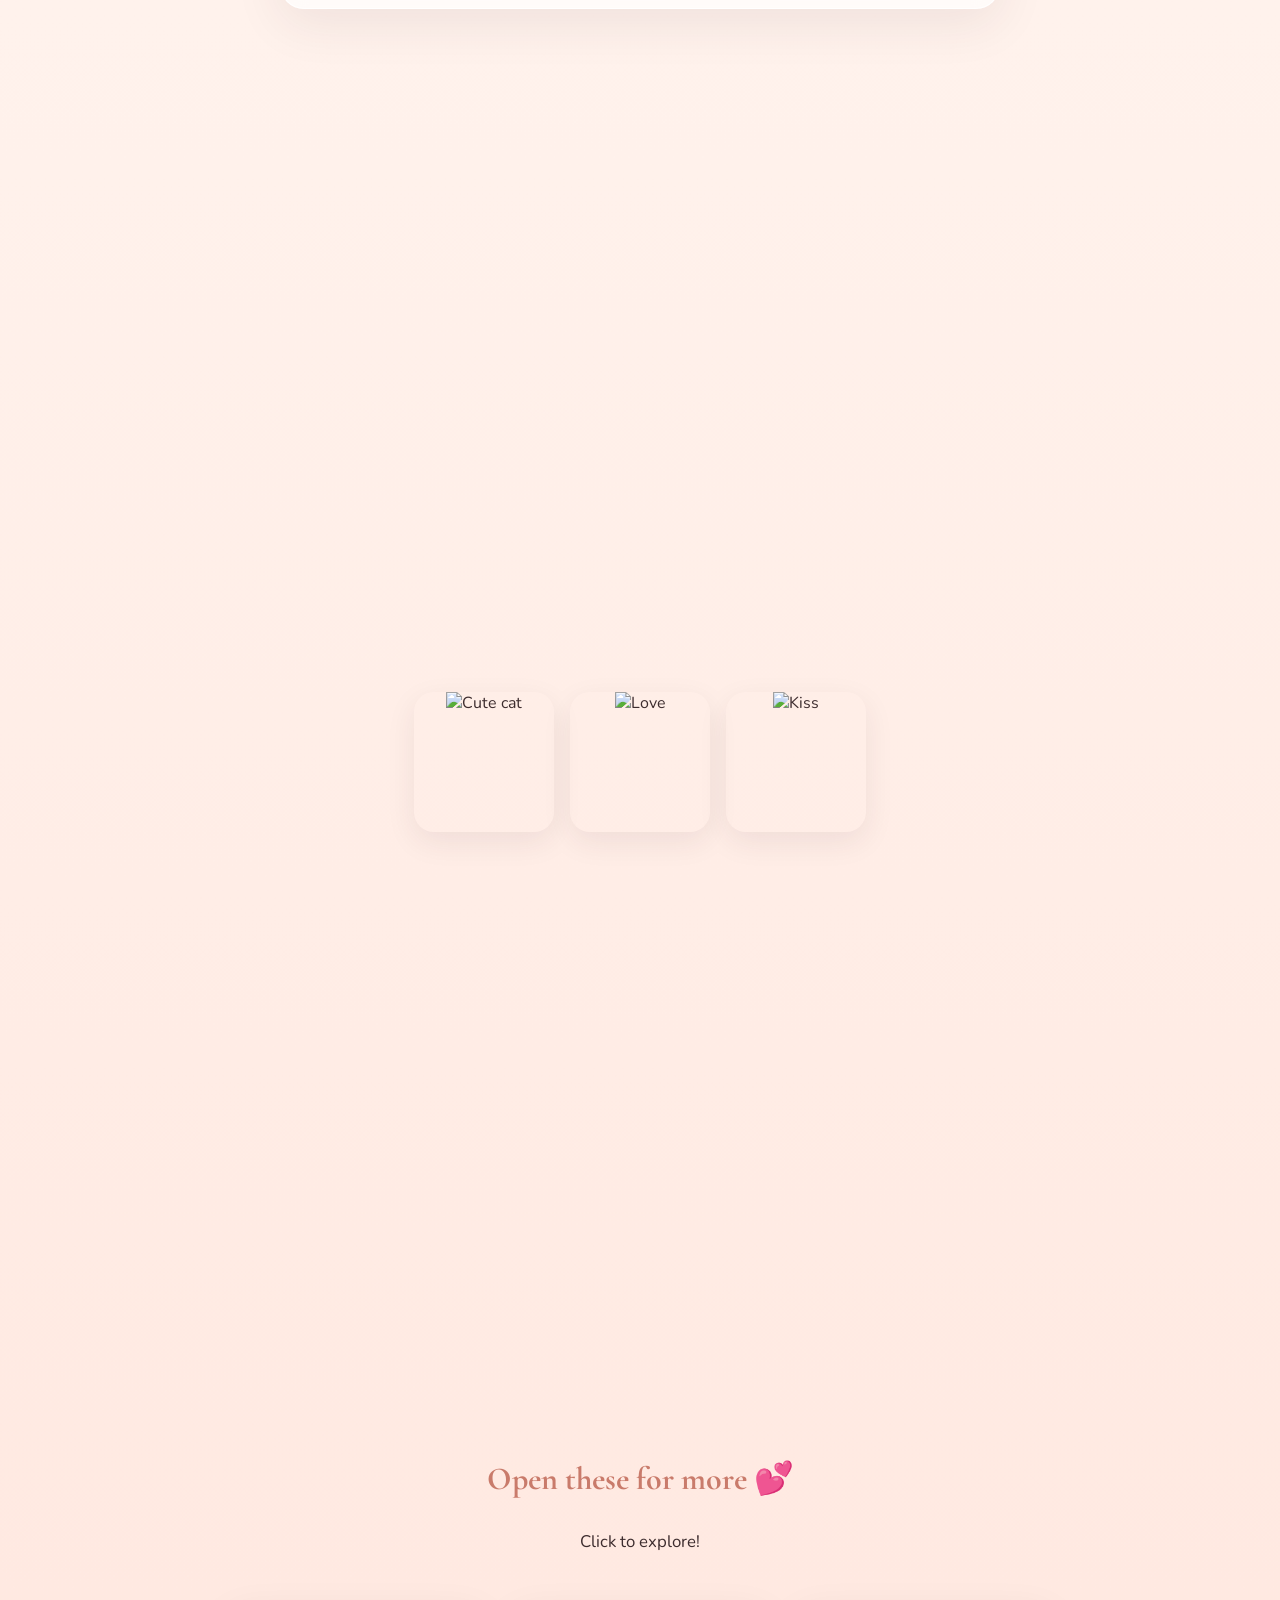
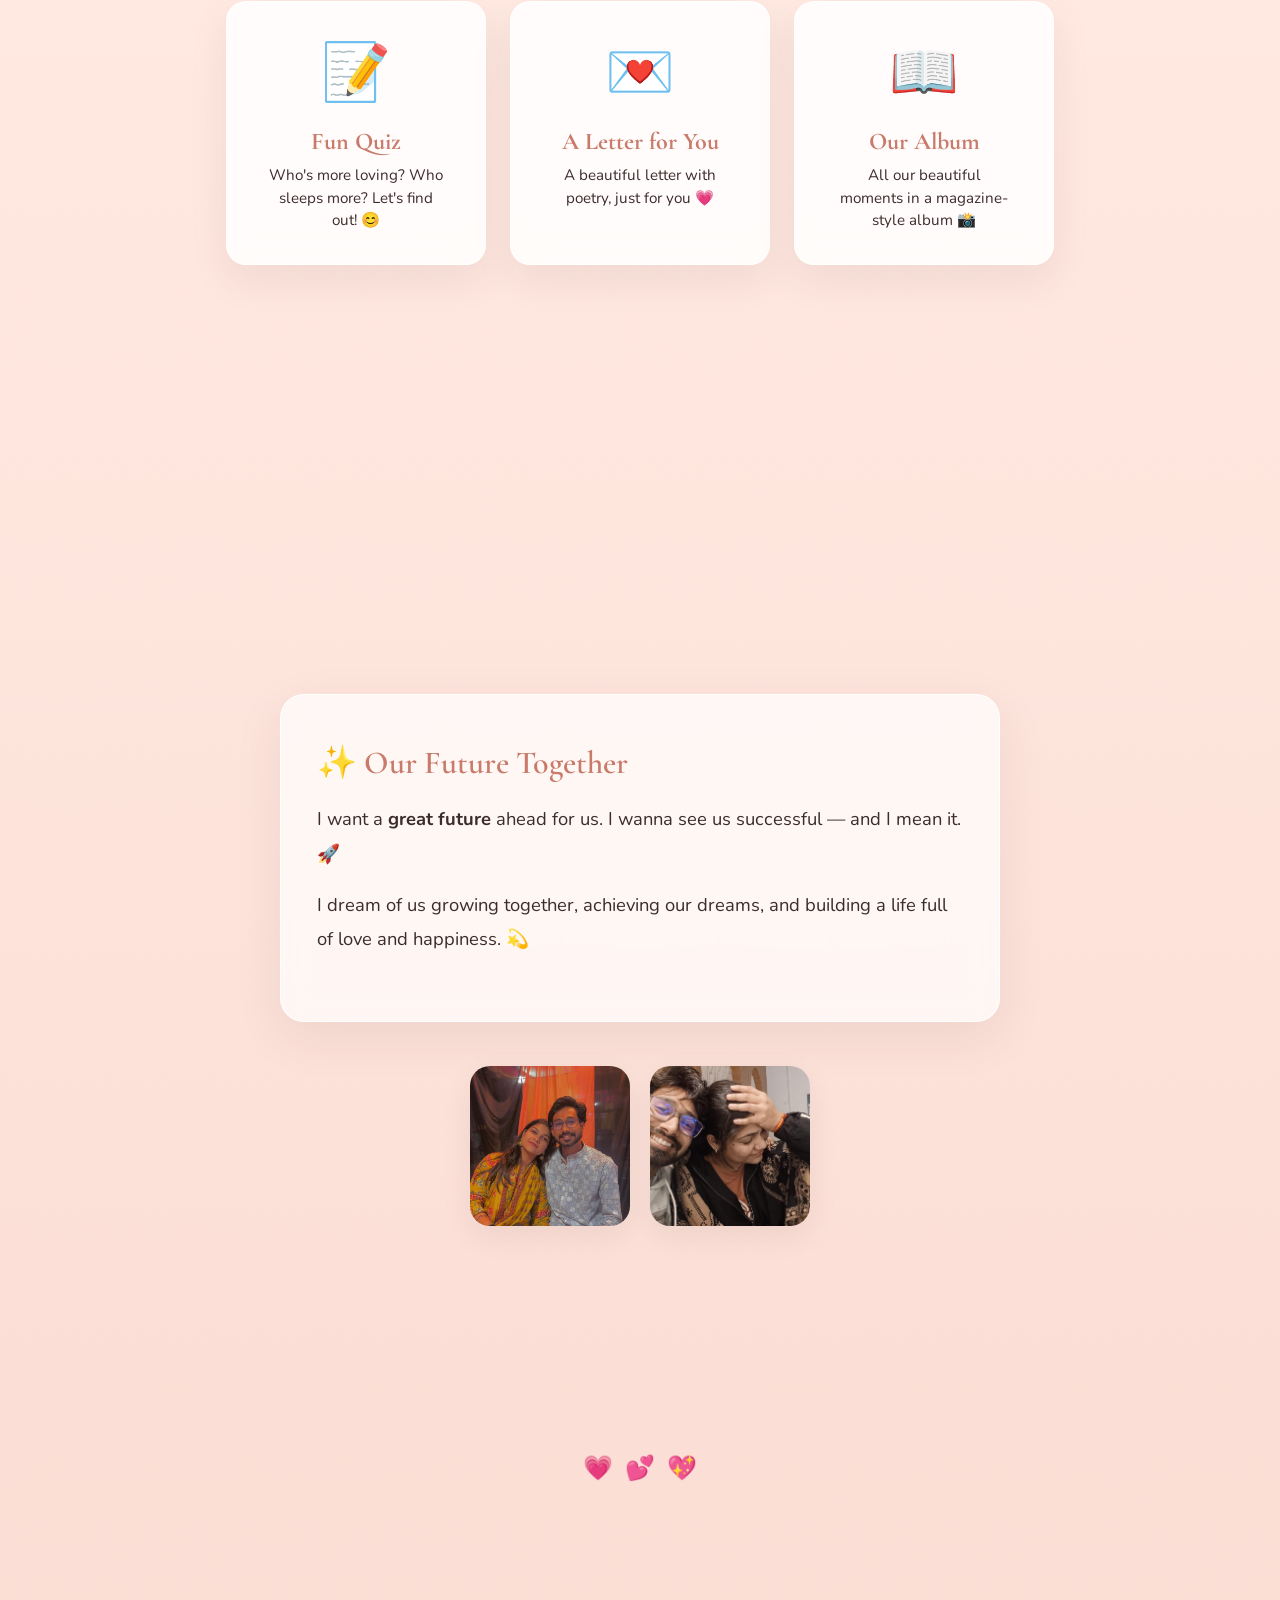
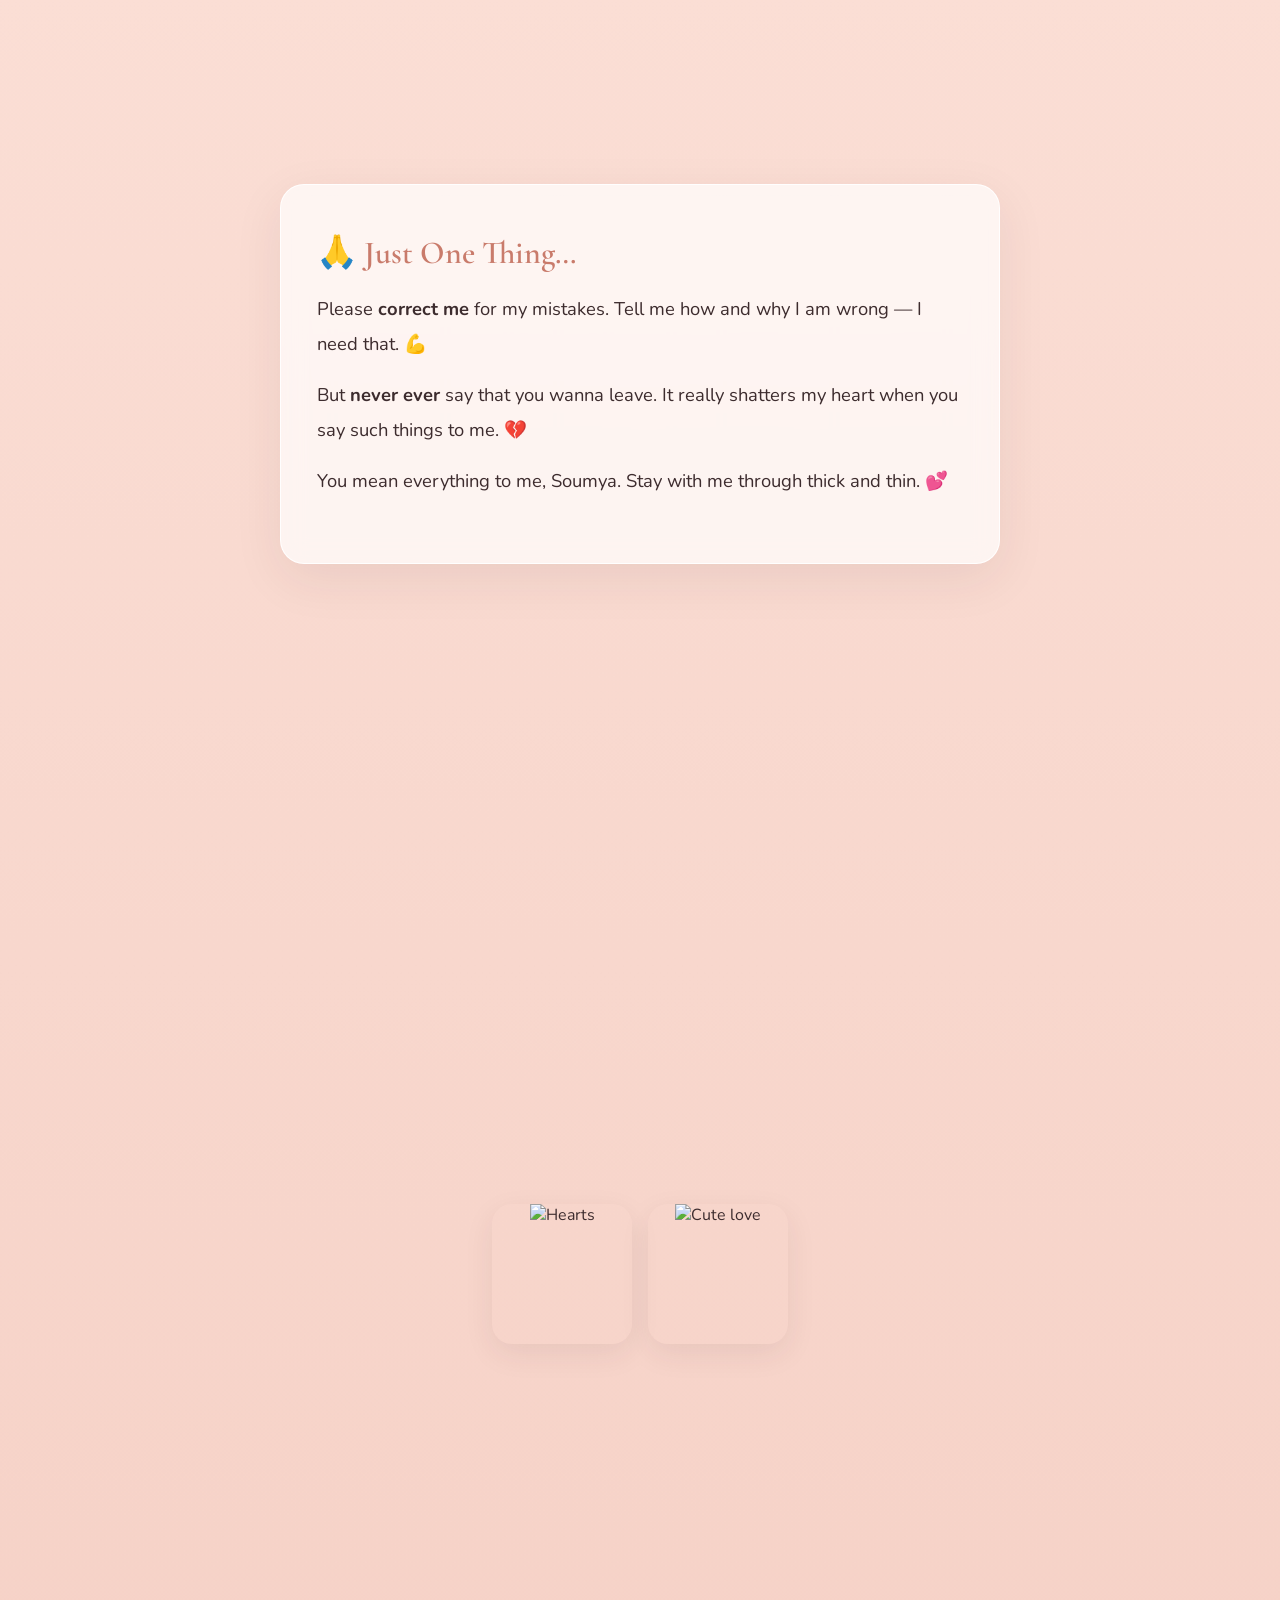
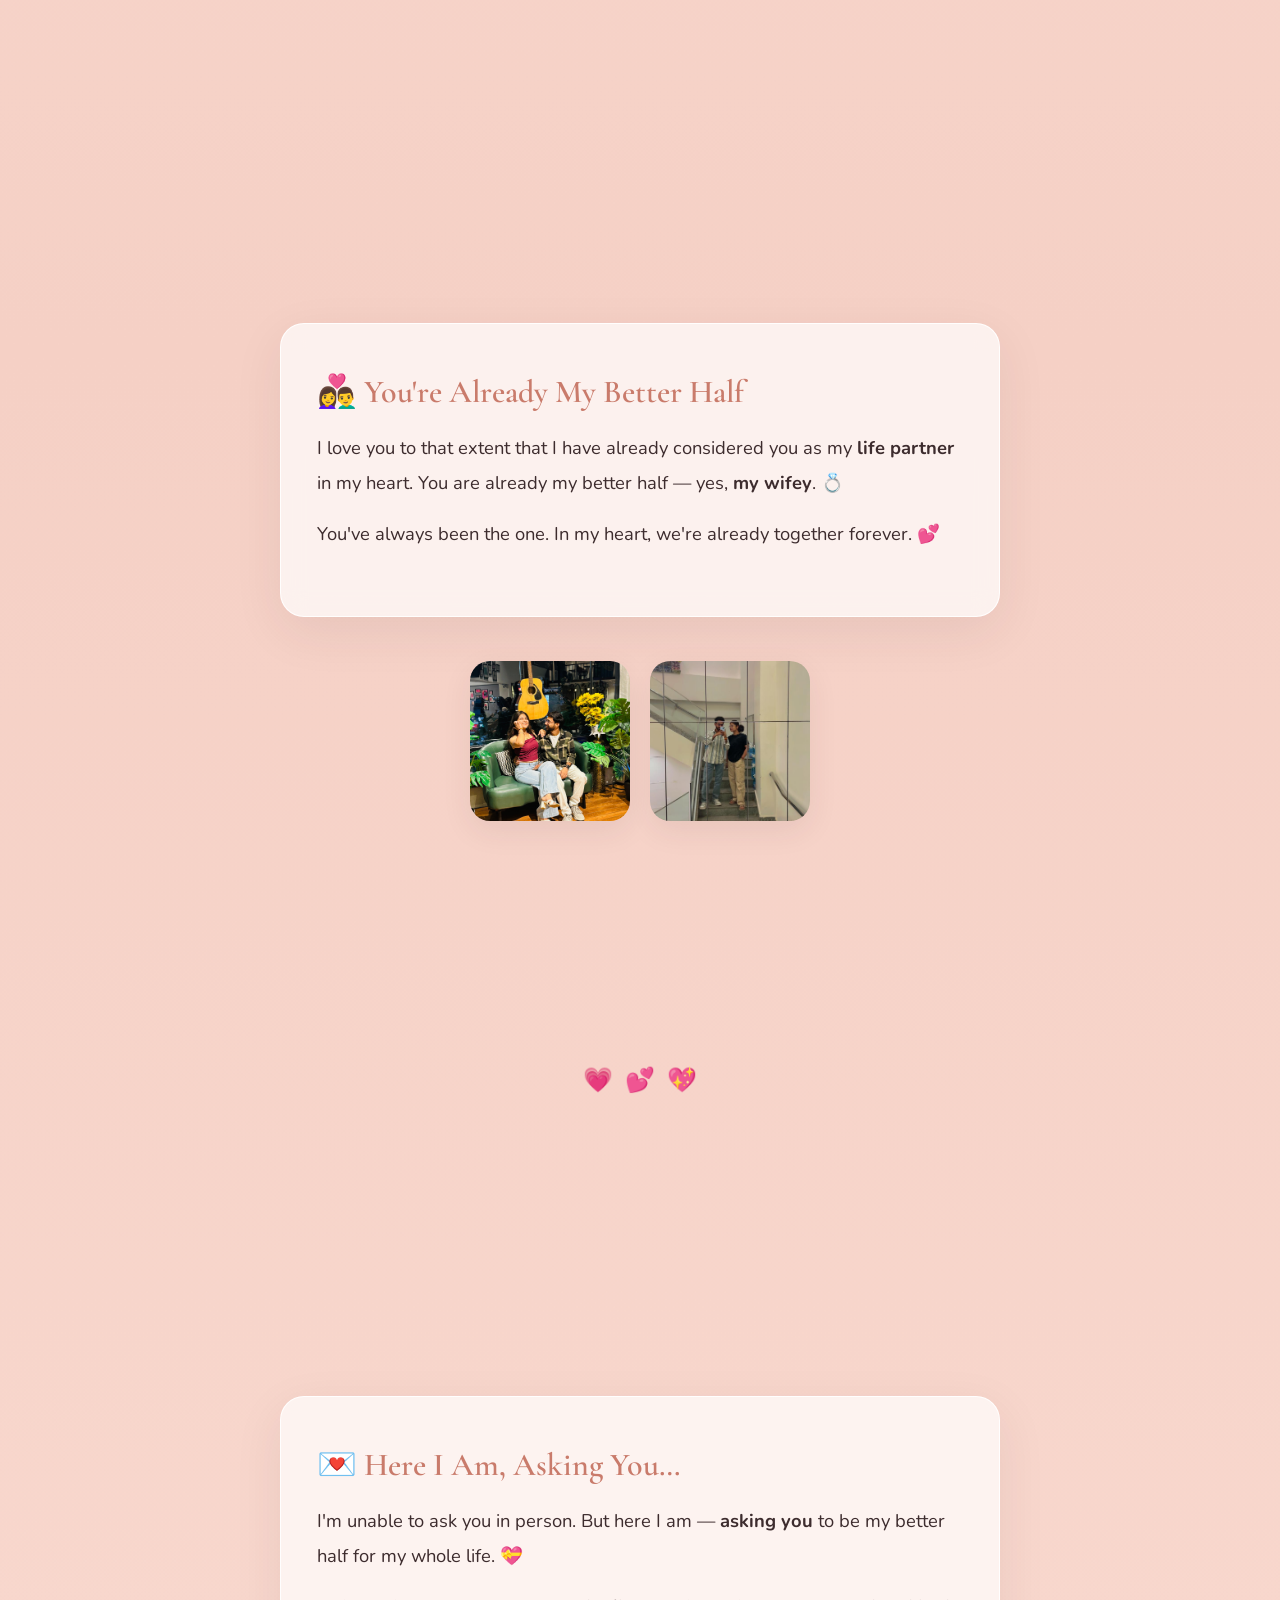
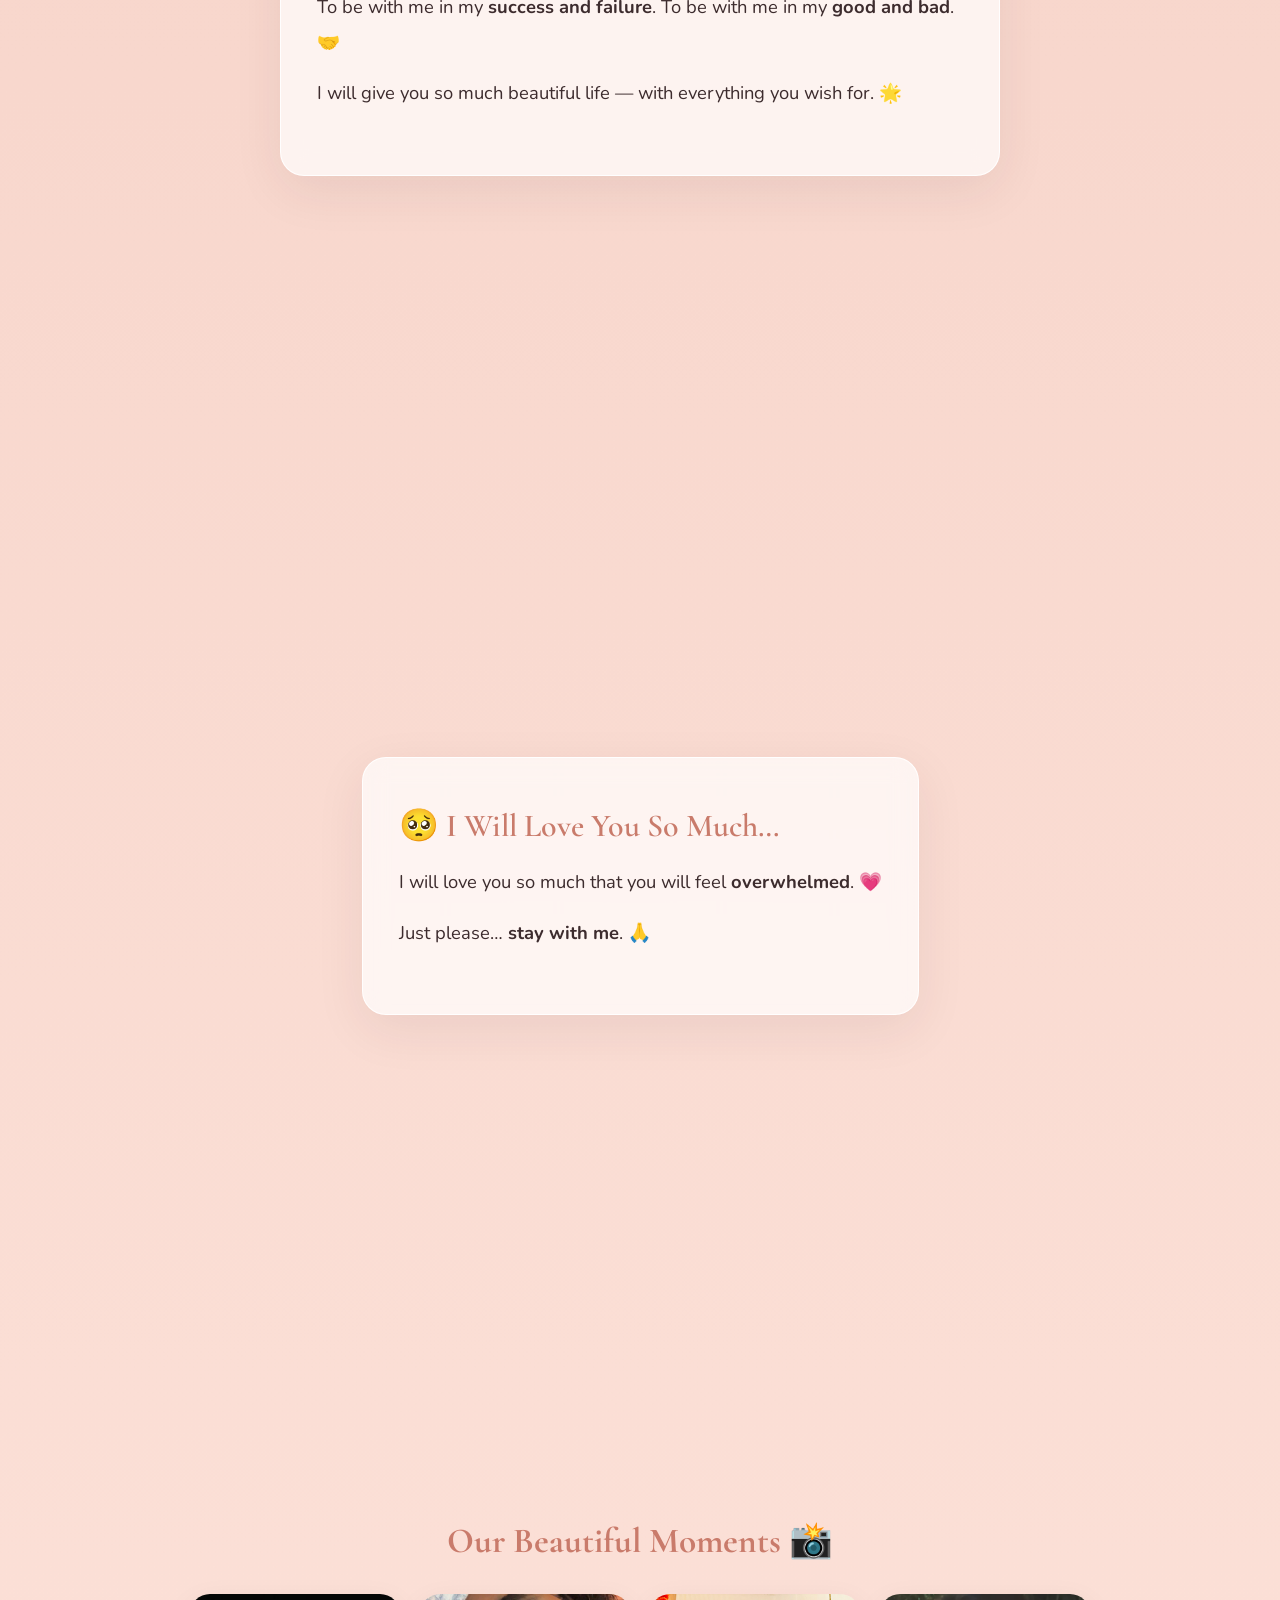
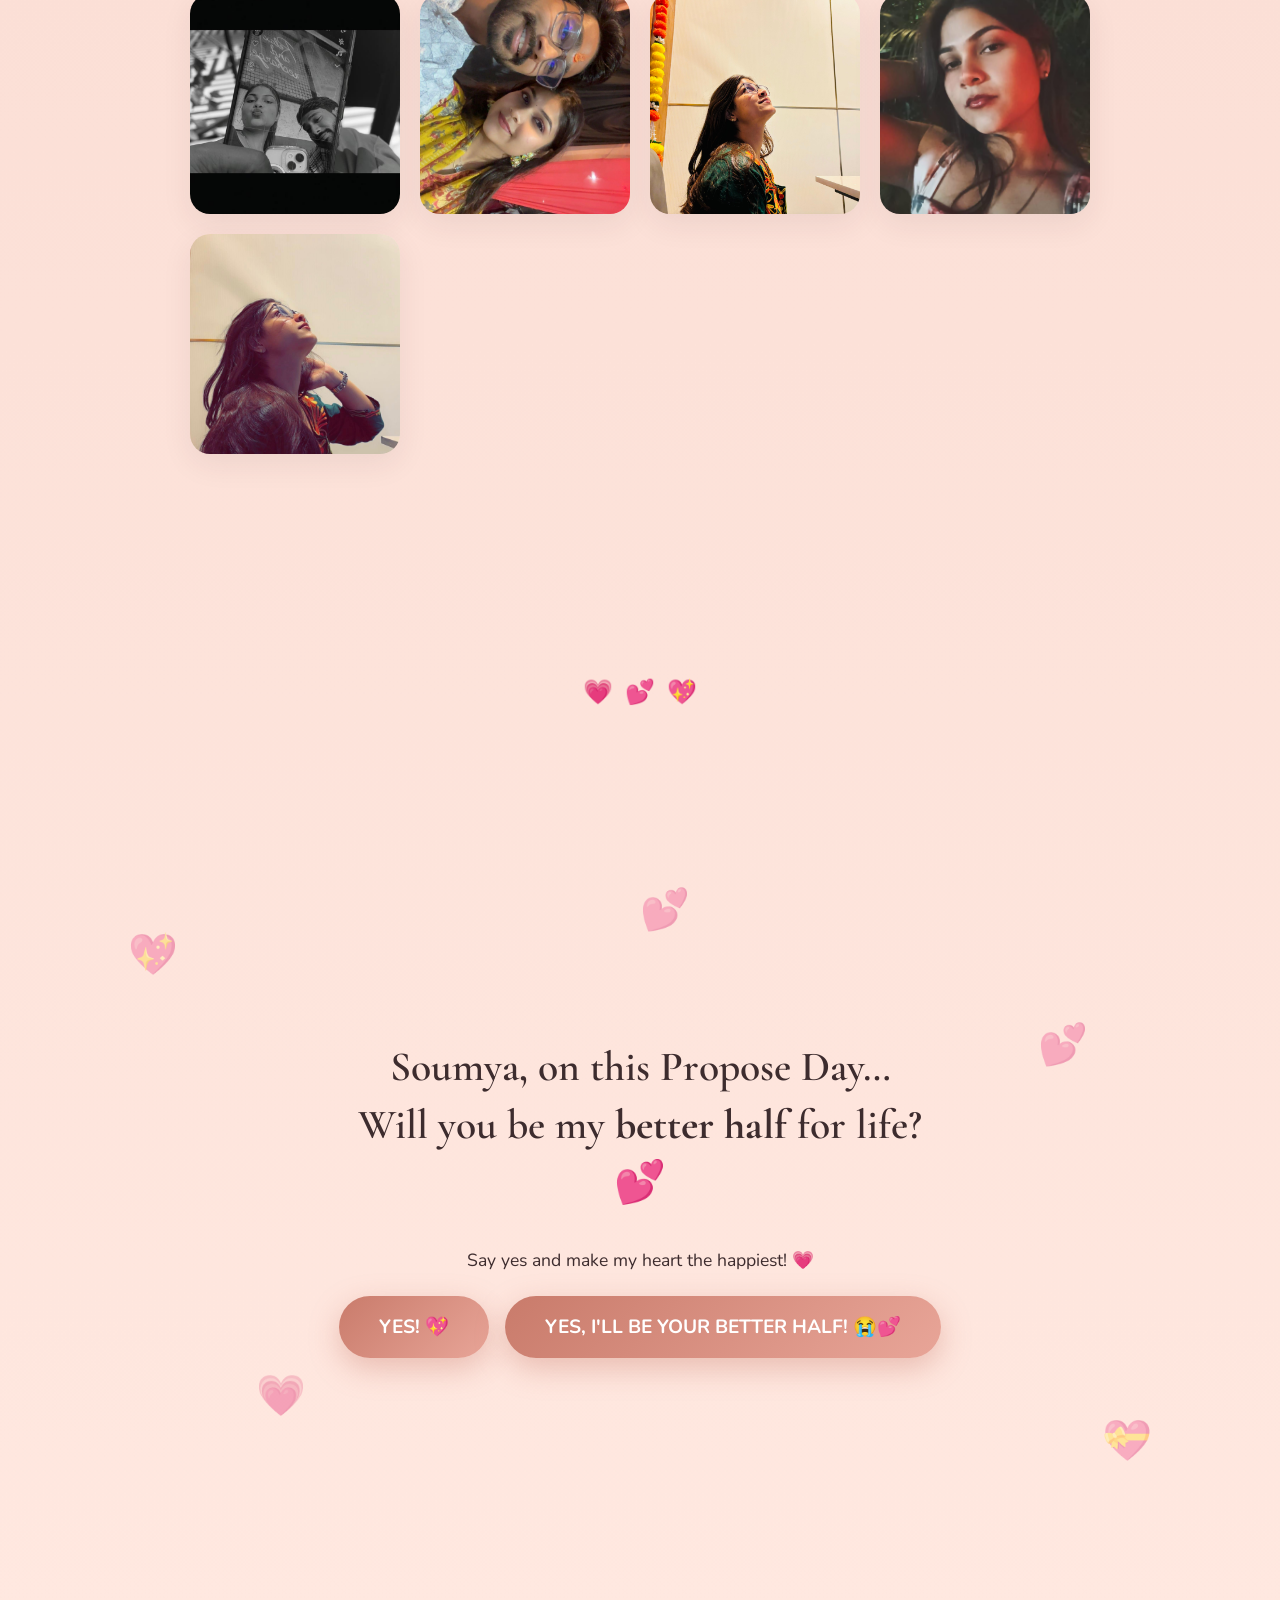
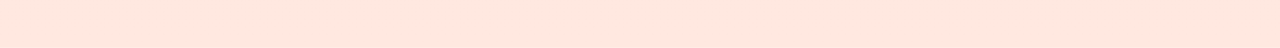
==== commit 8b0be0df: "Add files via upload" ====
--- a/index.html
+++ b/index.html
@@ -2,290 +2,211 @@
 <html lang="en">
 <head>
   <meta charset="UTF-8">
-  <title>For Soumya ❤️</title>
+  <meta name="viewport" content="width=device-width, initial-scale=1">
+  <title>For Soumya 💕 Propose Day</title>
   <link rel="stylesheet" href="style.css">
 </head>
 <body>
 
+<!-- Flying hearts background -->
+<div class="flying-hearts" id="flyingHearts"></div>
+
+<!-- Decorative blobs -->
+<div class="blob blob-1"></div>
+<div class="blob blob-2"></div>
+<div class="blob blob-3"></div>
+
 <!-- Background Music -->
-<audio id="bgMusic" loop preload="auto">
+<audio id="bgMusic" loop preload="auto" playsinline>
   <source src="music.mp3" type="audio/mpeg">
   Your browser does not support the audio element.
 </audio>
-<div id="musicControl" class="music-control">
+
+<div class="music-control">
   <button id="musicBtn">🎵 Play Music</button>
-</div>
-
-<!-- Hero Section -->
+  <span id="musicStatus" aria-live="polite" style="display:inline-block;margin-left:8px;font-size:0.9rem"></span>
+</div>
+
+<div id="tapToPlay" class="tap-to-play" style="display:none;">
+  <button id="tapPlayBtn">Tap to enable sound ▶</button>
+</div>
+
+<!-- HERO -->
 <section class="hero">
-  <div class="floating-hearts">
-    <span class="heart-float">💖</span>
-    <span class="heart-float">💕</span>
-    <span class="heart-float">💗</span>
-    <span class="heart-float">💝</span>
-    <span class="heart-float">💞</span>
-  </div>
   <div class="hero-photo">
-    <img src="photos/photo1.jpeg" alt="Us" class="hero-img">
-  </div>
-  <h1 class="fade-in">Hey Soumya… ❤️</h1>
-  <p class="fade-in-delay hero-intro-text">
-    Since this is our first Valentine's,<br>
-    I wanted it to be extra special.
-  </p>
-  <p class="fade-in-delay-2 hero-intro-text">
-    I'm sorry I can't be there in person to ask you,<br>
-    but my love for you knows no distance.
-  </p>
-  <button onclick="scrollToSection('first-thoughts')" class="fade-in-delay-3 pulse">Start Our Journey 💖</button>
-</section>
-
-<!-- First Thoughts Section -->
-<section id="first-thoughts" class="section text-section">
-  <div class="section-photo-left">
-    <img src="photos/photo2.jpeg" alt="Our memory" class="section-photo">
-  </div>
-  <div class="text-content">
-    <h2 class="slide-in">Just a Year Ago ✨</h2>
-    <p class="fade-in-delay readable-text">
-      Just a year from now, and I wouldn't have thought<br>
-      that you would be my Valentine.
-    </p>
-    <p class="fade-in-delay-2 readable-text">
-      But here we are, celebrating our first Valentine's together,<br>
-      and I am <strong>so, so, so, so</strong> happy about it.
-    </p>
-  </div>
-</section>
-
-<!-- Love Declaration Section -->
-<section class="section text-section">
-  <div class="text-content">
-    <h2 class="slide-in">I Am So In Love With You 💕</h2>
-    <p class="fade-in-delay readable-text">
-      Soumya, you cannot even imagine how much I love you.
-    </p>
-    <p class="fade-in-delay-2 readable-text">
-      Every day with you feels like a blessing,<br>
-      every moment we share becomes a cherished memory.
-    </p>
-  </div>
-  <div class="section-photo-right">
-    <img src="photos/photo3.jpeg" alt="Our memory" class="section-photo">
-    <img src="photos/photo4.jpeg" alt="Our memory" class="section-photo">
-  </div>
-</section>
-
-<!-- Future Dreams Section -->
-<section class="section text-section future-section">
-  <div class="section-photo-left">
-    <img src="photos/PHOTO5.jpeg" alt="Our memory" class="section-photo">
-    <img src="photos/photo6.jpeg" alt="Our memory" class="section-photo">
-  </div>
-  <div class="text-content">
-    <h2 class="slide-in">Our Future Together 🌟</h2>
-    <p class="fade-in-delay readable-text">
-      I want to spend every Valentine's with you.
-    </p>
-    <p class="fade-in-delay-2 readable-text">
-      Each Valentine's with very special moments,<br>
-      with very special things to share with you.
-    </p>
-    <p class="fade-in-delay-3 readable-text highlight-text">
-      Share love, home, children...<br>
-      Ahhh, you cannot imagine how much I've thought about our future.
-    </p>
-  </div>
-</section>
-
-<!-- Photo Gallery Section 1 -->
+    <div class="hero-photo-wrapper">
+      <img src="photos/photo1.jpeg" class="hero-img" alt="Us" loading="eager">
+    </div>
+  </div>
+  <h1>Hey Soumya… <span class="emoji-large">💕</span></h1>
+  <p class="hero-sub">It's <strong>Propose Day</strong> today — and my heart has been wanting to say something for so long. 💝</p>
+  <p class="hero-sub">I couldn't ask you in person… so I made this for you. 💌</p>
+  <button class="cta" onclick="scrollToSection('our-story')">Scroll & Read Our Story 💖</button>
+</section>
+
+<div class="divider">
+  <span>💗</span><span>💕</span><span>💖</span>
+</div>
+
+<!-- Section 1: No matter the fights -->
+<section id="our-story" class="section">
+  <div class="section-card">
+    <h2>💝 No Matter What…</h2>
+    <p>No matter how much we fight, no matter how much we say things to each other… I will <strong>always</strong> love you till the end of my life. 💕</p>
+    <p>Our arguments don't change what I feel for you. They never will. 😊</p>
+  </div>
+</section>
+
+<!-- Cute GIFs -->
+<section class="section">
+  <div class="gif-section">
+    <div class="gif-wrap">
+      <img src="https://media.giphy.com/media/3oriO0OEd9QIDdllqo/giphy.gif" alt="Cute cat" loading="lazy">
+    </div>
+    <div class="gif-wrap">
+      <img src="https://media.giphy.com/media/l0MYt5jPR6QX5pnqM/giphy.gif" alt="Love" loading="lazy">
+    </div>
+    <div class="gif-wrap">
+      <img src="https://media.giphy.com/media/26u4cqiYI30juCOGY/giphy.gif" alt="Kiss" loading="lazy">
+    </div>
+  </div>
+</section>
+
+<!-- Door sections - open inner pages -->
+<section id="doors" class="doors-section">
+  <h2 style="font-family:'Cormorant Garamond',serif;font-size:2rem;color:var(--deep-rose);margin-bottom:8px;">Open these for more 💕</h2>
+  <p style="margin-bottom:24px;font-size:1.05rem;">Click to explore!</p>
+  <div class="doors-grid">
+    <a href="mcq.html" class="door-card">
+      <span class="door-icon">📝</span>
+      <h3>Fun Quiz</h3>
+      <p>Who's more loving? Who sleeps more? Let's find out! 😊</p>
+    </a>
+    <a href="letter.html" class="door-card">
+      <span class="door-icon">💌</span>
+      <h3>A Letter for You</h3>
+      <p>A beautiful letter with poetry, just for you 💗</p>
+    </a>
+    <a href="album.html" class="door-card">
+      <span class="door-icon">📖</span>
+      <h3>Our Album</h3>
+      <p>All our beautiful moments in a magazine-style album 📸</p>
+    </a>
+  </div>
+</section>
+
+<!-- Section 2: Our future -->
+<section class="section">
+  <div class="section-card">
+    <h2>✨ Our Future Together</h2>
+    <p>I want a <strong>great future</strong> ahead for us. I wanna see us successful — and I mean it. 🚀</p>
+    <p>I dream of us growing together, achieving our dreams, and building a life full of love and happiness. 💫</p>
+  </div>
+  <div class="photo-box">
+    <img src="photos/photo2.jpeg" alt="Our memory">
+    <img src="photos/photo3.jpeg" alt="Our memory">
+  </div>
+</section>
+
+<div class="divider">
+  <span>💗</span><span>💕</span><span>💖</span>
+</div>
+
+<!-- Section 3: Correct me but never leave -->
+<section class="section">
+  <div class="section-card">
+    <h2>🙏 Just One Thing…</h2>
+    <p>Please <strong>correct me</strong> for my mistakes. Tell me how and why I am wrong — I need that. 💪</p>
+    <p>But <strong>never ever</strong> say that you wanna leave. It really shatters my heart when you say such things to me. 💔</p>
+    <p>You mean everything to me, Soumya. Stay with me through thick and thin. 💕</p>
+  </div>
+</section>
+
+<!-- More cute GIFs -->
+<section class="section">
+  <div class="gif-section">
+    <div class="gif-wrap">
+      <img src="https://media.giphy.com/media/26BRv0ThflsHCqDrG/giphy.gif" alt="Hearts" loading="lazy">
+    </div>
+    <div class="gif-wrap">
+      <img src="https://media.giphy.com/media/1DqjKdR1FtlZu/giphy.gif" alt="Cute love" loading="lazy">
+    </div>
+  </div>
+</section>
+
+<!-- Section 4: You're my better half -->
+<section class="section">
+  <div class="section-card">
+    <h2>👩‍❤️‍👨 You're Already My Better Half</h2>
+    <p>I love you to that extent that I have already considered you as my <strong>life partner</strong> in my heart. You are already my better half — yes, <strong>my wifey</strong>. 💍</p>
+    <p>You've always been the one. In my heart, we're already together forever. 💕</p>
+  </div>
+  <div class="photo-box">
+    <img src="photos/photo4.jpeg" alt="Our memory">
+    <img src="photos/photo5.jpeg" alt="Our memory">
+  </div>
+</section>
+
+<div class="divider">
+  <span>💗</span><span>💕</span><span>💖</span>
+</div>
+
+<!-- Section 5: Here I am asking -->
+<section class="section">
+  <div class="section-card">
+    <h2>💌 Here I Am, Asking You…</h2>
+    <p>I'm unable to ask you in person. But here I am — <strong>asking you</strong> to be my better half for my whole life. 💝</p>
+    <p>To be with me in my <strong>success and failure</strong>. To be with me in my <strong>good and bad</strong>. 🤝</p>
+    <p>I will give you so much beautiful life — with everything you wish for. 🌟</p>
+  </div>
+</section>
+
+<!-- Section 6: Overwhelming love -->
+<section class="section">
+  <div class="section-card">
+    <h2>🥺 I Will Love You So Much…</h2>
+    <p>I will love you so much that you will feel <strong>overwhelmed</strong>. 💗</p>
+    <p>Just please… <strong>stay with me</strong>. 🙏</p>
+  </div>
+</section>
+
+<!-- Gallery -->
 <section class="section gallery-section">
-  <h2 class="slide-in">Our Beautiful Moments 📸</h2>
+  <h2>Our Beautiful Moments 📸</h2>
   <div class="gallery">
-    <div class="gallery-item">
-      <img src="photos/photo7.jpeg" alt="Our memory" loading="lazy">
-      <div class="photo-overlay">💕</div>
-    </div>
-    <div class="gallery-item">
-      <img src="photos/photo8.jpeg" alt="Our memory" loading="lazy">
-      <div class="photo-overlay">💖</div>
-    </div>
-    <div class="gallery-item">
-      <img src="photos/photo9.jpeg" alt="Our memory" loading="lazy">
-      <div class="photo-overlay">💗</div>
-    </div>
-    <div class="gallery-item">
-      <img src="photos/photo10.jpeg" alt="Our memory" loading="lazy">
-      <div class="photo-overlay">💝</div>
-    </div>
-    <div class="gallery-item">
-      <img src="photos/photo11.jpeg" alt="Our memory" loading="lazy">
-      <div class="photo-overlay">💞</div>
-    </div>
-    <div class="gallery-item">
-      <img src="photos/photo12.jpeg" alt="Our memory" loading="lazy">
-      <div class="photo-overlay">💓</div>
-    </div>
-  </div>
-</section>
-
-<!-- Anniversary Section -->
-<section class="section text-section anniversary-section">
-  <div class="text-content">
-    <h2 class="slide-in">3 Months From Now... 🎉</h2>
-    <p class="fade-in-delay readable-text">
-      Ahhh, I cannot imagine...<br>
-      In just 3 months, we'll be celebrating our <strong>1st Year Anniversary</strong> too!
-    </p>
-    <p class="fade-in-delay-2 readable-text">
-      I am so excited about that, Soumya!<br>
-      One whole year of us, of love, of growing together.
-    </p>
-    <p class="fade-in-delay-3 readable-text">
-      Time flies when you're with the right person,<br>
-      and with you, every moment feels like forever and yet never enough.
-    </p>
-  </div>
-  <div class="section-photo-right">
-    <img src="photos/photo13.jpeg" alt="Our memory" class="section-photo">
-    <img src="photos/photo14.jpeg" alt="Our memory" class="section-photo">
-  </div>
-</section>
-
-<!-- Why You Section -->
-<section class="section">
-  <h2 class="slide-in">Why You're Special 💌</h2>
-  <div class="cards">
-    <div class="card card-animate">You feel like home 🏠</div>
-    <div class="card card-animate">You make distance feel smaller 📏</div>
-    <div class="card card-animate">You're my favorite notification 📱</div>
-    <div class="card card-animate">You are my person 💖</div>
-    <div class="card card-animate">You make me believe in forever ✨</div>
-    <div class="card card-animate">You're my best friend and my love 💕</div>
-  </div>
-  <div class="cute-cats">
-    <span class="cat-emoji">🐱</span>
-    <span class="cat-emoji">😸</span>
-    <span class="cat-emoji">😻</span>
-  </div>
-</section>
-
-<!-- Photo Gallery Section 2 -->
-<section class="section gallery-section">
-  <h2 class="slide-in">More Beautiful Memories 💫</h2>
-  <div class="gallery">
-    <div class="gallery-item">
-      <img src="photos/photo15.jpeg" alt="Our memory" loading="lazy">
-      <div class="photo-overlay">💕</div>
-    </div>
-    <div class="gallery-item">
-      <img src="photos/photo16.jpeg" alt="Our memory" loading="lazy">
-      <div class="photo-overlay">💖</div>
-    </div>
-    <div class="gallery-item">
-      <img src="photos/photo17.jpeg" alt="Our memory" loading="lazy">
-      <div class="photo-overlay">💗</div>
-    </div>
-    <div class="gallery-item">
-      <img src="photos/photo18.jpeg" alt="Our memory" loading="lazy">
-      <div class="photo-overlay">💝</div>
-    </div>
-    <div class="gallery-item">
-      <img src="photos/photo19.jpeg" alt="Our memory" loading="lazy">
-      <div class="photo-overlay">💞</div>
-    </div>
-    <div class="gallery-item">
-      <img src="photos/photo20.jpeg" alt="Our memory" loading="lazy">
-      <div class="photo-overlay">💓</div>
-    </div>
-  </div>
-</section>
-
-<!-- Deep Thoughts Section -->
-<section class="section text-section deep-thoughts">
-  <div class="text-content">
-    <h2 class="slide-in">What You Mean to Me 💭</h2>
-    <p class="fade-in-delay readable-text">
-      You've become my everything, Soumya.
-    </p>
-    <p class="fade-in-delay-2 readable-text">
-      In this short time, you've shown me what love truly means.<br>
-      You've taught me that distance is just a number when hearts are connected.
-    </p>
-    <p class="fade-in-delay-3 readable-text highlight-text">
-      I dream of our future together—<br>
-      building a home filled with love, laughter, and endless memories.
-    </p>
-    <p class="fade-in-delay-4 readable-text">
-      I imagine us years from now,<br>
-      still choosing each other, still falling in love every single day.
-    </p>
-  </div>
-  <div class="section-photo-left">
-    <img src="photos/photo21.jpeg" alt="Our memory" class="section-photo">
-    <img src="photos/photo22.jpeg" alt="Our memory" class="section-photo">
-  </div>
-</section>
-
-<!-- Final Photo Section -->
-<section class="section final-photo-section">
-  <div class="final-photo-container">
-    <img src="photos/photo23.jpeg" alt="Our memory" class="final-photo">
-    <div class="final-photo-overlay">
-      <p class="final-photo-text">This is just the beginning... 💕</p>
-    </div>
-  </div>
-</section>
-
-<!-- Emotional Build -->
-<section class="section">
-  <h2 class="slide-in">One Thing Left… 🌙</h2>
-  <p class="fade-in-delay readable-text">
-    Miles can't stop love.<br>
-    So today, I'm asking you this—
-  </p>
-  <div class="moon-stars">
-    <span class="moon-emoji">🌙</span>
-    <span class="star-emoji">⭐</span>
-    <span class="star-emoji">✨</span>
-  </div>
-</section>
-
-<!-- Proposal -->
+    <div class="gallery-item"><img src="photos/photo6.jpeg" alt="Photo"></div>
+    <div class="gallery-item"><img src="photos/photo7.jpeg" alt="Photo"></div>
+    <div class="gallery-item"><img src="photos/photo8.jpeg" alt="Photo"></div>
+    <div class="gallery-item"><img src="photos/photo9.jpeg" alt="Photo"></div>
+    <div class="gallery-item"><img src="photos/photo10.jpeg" alt="Photo"></div>
+  </div>
+</section>
+
+<div class="divider">
+  <span>💗</span><span>💕</span><span>💖</span>
+</div>
+
+<!-- The Big Ask - Proposal -->
 <section class="proposal">
-  <div class="proposal-hearts">
-    <span class="proposal-heart">💖</span>
-    <span class="proposal-heart">💕</span>
-    <span class="proposal-heart">💗</span>
-  </div>
-  <h1 class="proposal-text">Soumya,<br>Will you be my Valentine? ❤️</h1>
+  <div class="proposal-bg-hearts">
+    <span>💖</span><span>💕</span><span>💗</span><span>💝</span><span>💕</span>
+  </div>
+  <h1 class="proposal-text">Soumya, on this Propose Day…<br>Will you be my <strong>better half</strong> for life? 💕</h1>
+  <p style="margin-bottom: 24px; font-size: 1.1rem;">Say yes and make my heart the happiest! 💗</p>
   <div class="proposal-buttons">
-    <button onclick="yesClicked()" class="yes-btn bounce">YES 💖</button>
-    <button onclick="yesClicked()" class="yes-btn bounce">YES, OF COURSE 😭❤️</button>
+    <button onclick="yesClicked()" class="yes-btn">YES! 💖</button>
+    <button onclick="yesClicked()" class="yes-btn">YES, I'LL BE YOUR BETTER HALF! 😭💕</button>
   </div>
 </section>
 
 <!-- Celebration -->
-<div id="celebration" class="hidden" style="display: none;">
-  <div class="celebration-bg">
-    <div class="celebration-stars"></div>
-    <div class="celebration-gradient"></div>
-  </div>
+<div id="celebration" class="hidden">
   <div class="celebration-content">
-    <h1 class="celebration-text">You just made me the happiest person alive 💕</h1>
-    <div class="celebration-quote">
-      <p>"Every moment with you feels like a dream come true" ✨</p>
-      <p class="celebration-future">Here's to our first Valentine's,<br>and to many, many more together 💖</p>
-    </div>
-    <div class="celebration-elements">
-      <span class="celeb-emoji">🎉</span>
-      <span class="celeb-emoji">🎊</span>
-      <span class="celeb-emoji">💐</span>
-      <span class="celeb-emoji">🌹</span>
-      <span class="celeb-emoji">💖</span>
-    </div>
-  </div>
-</div>
+    <h1 class="celebration-text">You just made me the happiest person alive! 💕💕💕<br>My better half forever! 💍</h1>
+  </div>
+</div>
+
+<div id="confetti"></div>
 
 <script src="script.js"></script>
 </body>
--- a/style.css
+++ b/style.css
@@ -1,809 +1,1067 @@
+@import url('https://fonts.googleapis.com/css2?family=Cormorant+Garamond:ital,wght@0,400;0,600;1,400&family=Nunito:wght@400;600;700&display=swap');
+
 * {
   margin: 0;
   padding: 0;
   box-sizing: border-box;
-  font-family: 'Segoe UI', sans-serif;
+}
+
+:root {
+  --cream: #FFFBF7;
+  --peach: #FFE8E0;
+  --rose: #F5D0C5;
+  --coral: #E8A598;
+  --deep-rose: #C97B6B;
+  --dark-text: #3D2C2E;
+  --soft-shadow: rgba(61, 44, 46, 0.08);
+}
+
+html {
+  scroll-behavior: smooth;
 }
 
 body {
-  background: linear-gradient(to bottom, #0f2027, #203a43, #2c5364);
-  color: white;
-  text-align: center;
+  font-family: 'Nunito', sans-serif;
+  background: linear-gradient(180deg, var(--cream) 0%, var(--peach) 30%, var(--rose) 60%, var(--peach) 100%);
+  color: var(--dark-text);
+  min-height: 100vh;
   overflow-x: hidden;
 }
 
+/* Decorative blob shapes */
+.blob {
+  position: absolute;
+  border-radius: 50%;
+  opacity: 0.15;
+  pointer-events: none;
+}
+.blob-1 { width: 400px; height: 400px; background: var(--deep-rose); top: -100px; right: -100px; animation: blobFloat 8s ease-in-out infinite; }
+.blob-2 { width: 300px; height: 300px; background: var(--coral); bottom: 10%; left: -80px; animation: blobFloat 10s ease-in-out infinite 2s; }
+.blob-3 { width: 200px; height: 200px; background: var(--rose); top: 40%; right: 5%; animation: blobFloat 6s ease-in-out infinite 1s; }
+
+@keyframes blobFloat {
+  0%, 100% { transform: translate(0, 0) scale(1); }
+  33% { transform: translate(20px, -20px) scale(1.05); }
+  66% { transform: translate(-15px, 15px) scale(0.98); }
+}
+
+/* Flying hearts - continuous background */
+.flying-hearts {
+  position: fixed;
+  inset: 0;
+  pointer-events: none;
+  overflow: hidden;
+  z-index: 0;
+}
+
+.heart-float {
+  position: absolute;
+  font-size: 20px;
+  opacity: 0.5;
+  animation: heartFly linear infinite;
+}
+
+@keyframes heartFly {
+  0% { transform: translateY(-10px) translateX(0) rotate(0deg); opacity: 0.3; }
+  50% { opacity: 0.6; }
+  100% { transform: translateY(110vh) translateX(100px) rotate(360deg); opacity: 0; }
+}
+
 section {
+  position: relative;
+  z-index: 1;
   min-height: 100vh;
-  padding: 60px 20px;
+  padding: 80px 24px;
   display: flex;
   flex-direction: column;
   justify-content: center;
+  align-items: center;
+  text-align: center;
+}
+
+/* Hero - polaroid-style framed image */
+.hero {
+  padding-top: 100px;
+}
+
+.hero .hero-photo {
+  margin-bottom: 28px;
   position: relative;
 }
 
-/* Music Control */
-.music-control {
-  position: fixed;
-  top: 20px;
-  right: 20px;
-  z-index: 1000;
-}
-
-.music-control button {
-  background: rgba(255, 75, 125, 0.9);
-  backdrop-filter: blur(10px);
-  border: 2px solid rgba(255, 255, 255, 0.3);
-  padding: 10px 20px;
-  border-radius: 25px;
-  font-size: 0.9rem;
-  transition: all 0.3s ease;
-}
-
-.music-control button:hover {
-  background: rgba(255, 75, 125, 1);
-  transform: scale(1.05);
-}
-
-/* Hero Section */
-.hero {
+.hero-photo-wrapper {
+  display: inline-block;
+  position: relative;
+  padding: 16px 16px 60px 16px;
+  background: white;
+  box-shadow: 0 15px 40px var(--soft-shadow), 0 0 0 1px rgba(0,0,0,0.04);
+  transform: rotate(-2deg);
+  animation: gentlePulse 4s ease-in-out infinite;
+}
+
+.hero-photo-wrapper::after {
+  content: '';
+  position: absolute;
+  bottom: 12px;
+  left: 50%;
+  transform: translateX(-50%);
+  width: 80%;
+  height: 1px;
+  background: rgba(0,0,0,0.08);
+}
+
+.hero-img {
+  width: 260px;
+  height: 260px;
+  object-fit: cover;
+  display: block;
+}
+
+@keyframes gentlePulse {
+  0%, 100% { transform: rotate(-2deg) scale(1); box-shadow: 0 15px 40px var(--soft-shadow); }
+  50% { transform: rotate(-2deg) scale(1.02); box-shadow: 0 20px 50px rgba(201, 123, 107, 0.2); }
+}
+
+.hero h1 {
+  font-family: 'Cormorant Garamond', serif;
+  font-size: 2.8rem;
+  font-weight: 600;
+  margin-bottom: 16px;
+  color: var(--dark-text);
+  line-height: 1.3;
+}
+
+.hero .hero-sub {
+  font-size: 1.25rem;
+  margin-bottom: 12px;
+  line-height: 1.8;
+  max-width: 520px;
+  margin-left: auto;
+  margin-right: auto;
+}
+
+.cta {
+  margin-top: 24px;
+  padding: 16px 36px;
+  border-radius: 50px;
+  border: none;
+  background: linear-gradient(135deg, var(--deep-rose), var(--coral));
+  color: white !important;
+  font-family: 'Nunito', sans-serif;
+  font-size: 1.1rem;
+  font-weight: 700;
+  cursor: pointer;
+  box-shadow: 0 10px 30px rgba(201, 123, 107, 0.35);
+  transition: transform 0.2s, box-shadow 0.2s;
+}
+
+.cta:hover {
+  transform: translateY(-3px);
+  box-shadow: 0 15px 40px rgba(201, 123, 107, 0.4);
+}
+
+/* Section cards - new structure */
+.section-card {
+  background: rgba(255, 255, 255, 0.7);
+  backdrop-filter: blur(12px);
+  border-radius: 24px;
+  padding: 48px 36px;
+  max-width: 720px;
+  box-shadow: 0 15px 50px var(--soft-shadow);
+  margin: 20px 0;
+  border: 1px solid rgba(255, 255, 255, 0.9);
+  text-align: left;
   position: relative;
   overflow: hidden;
-}
-
-.hero h1 {
-  font-size: 3rem;
+  animation: cardReveal 0.8s ease both;
+}
+
+@keyframes cardReveal {
+  from { opacity: 0; transform: translateY(30px); }
+  to { opacity: 1; transform: translateY(0); }
+}
+
+.section-card:nth-child(even) {
+  text-align: right;
+}
+
+.section-card h2 {
+  font-family: 'Cormorant Garamond', serif;
+  font-size: 2rem;
+  font-weight: 600;
   margin-bottom: 20px;
-}
-
-.hero p {
-  margin: 20px 0;
-  font-size: 1.3rem;
-}
-
-/* Hero Photo */
-.hero-photo {
-  margin-bottom: 30px;
-  animation: fadeInScale 1s ease-out;
-}
-
-.hero-img {
-  width: 300px;
-  height: 300px;
+  color: var(--deep-rose);
+  display: flex;
+  align-items: center;
+  gap: 10px;
+}
+
+.section-card:nth-child(even) h2 {
+  flex-direction: row-reverse;
+}
+
+.section-card p {
+  font-size: 1.15rem;
+  line-height: 1.9;
+  margin-bottom: 16px;
+  color: var(--dark-text);
+}
+
+/* Photo sections - hexagonal / rounded shape */
+.photo-box {
+  display: flex;
+  gap: 20px;
+  flex-wrap: wrap;
+  justify-content: center;
+  margin: 24px 0;
+}
+
+.photo-box img {
+  width: 160px;
+  height: 160px;
   object-fit: cover;
-  border-radius: 50%;
-  border: 5px solid rgba(255, 75, 125, 0.5);
-  box-shadow: 0 10px 40px rgba(255, 75, 125, 0.3);
-  animation: pulse 3s ease-in-out infinite;
-}
-
-.hero-intro-text {
-  max-width: 700px;
-  margin: 15px auto;
-  line-height: 1.8;
-}
-
-/* Floating Hearts Animation */
-.floating-hearts {
-  position: absolute;
+  border-radius: 20px;
+  box-shadow: 0 10px 30px var(--soft-shadow);
+  transition: transform 0.3s;
+}
+
+.photo-box img:hover {
+  transform: scale(1.08) rotate(2deg);
+}
+
+/* GIF section */
+.gif-section {
+  display: flex;
+  gap: 16px;
+  flex-wrap: wrap;
+  justify-content: center;
+  margin: 28px 0;
+}
+
+.gif-wrap {
+  width: 140px;
+  height: 140px;
+  border-radius: 20px;
+  overflow: hidden;
+  box-shadow: 0 10px 30px var(--soft-shadow);
+  transition: transform 0.3s;
+}
+
+.gif-wrap:hover {
+  transform: scale(1.05);
+}
+
+.gif-wrap img {
   width: 100%;
   height: 100%;
-  top: 0;
-  left: 0;
-  pointer-events: none;
-  overflow: hidden;
-}
-
-.heart-float {
-  position: absolute;
-  font-size: 2rem;
-  animation: floatUp 6s infinite ease-in-out;
-  opacity: 0.7;
-}
-
-.heart-float:nth-child(1) { left: 10%; animation-delay: 0s; }
-.heart-float:nth-child(2) { left: 30%; animation-delay: 1s; }
-.heart-float:nth-child(3) { left: 50%; animation-delay: 2s; }
-.heart-float:nth-child(4) { left: 70%; animation-delay: 3s; }
-.heart-float:nth-child(5) { left: 90%; animation-delay: 4s; }
-
-@keyframes floatUp {
-  0% {
-    transform: translateY(100vh) rotate(0deg);
-    opacity: 0;
-  }
-  10% {
-    opacity: 0.7;
-  }
-  90% {
-    opacity: 0.7;
-  }
-  100% {
-    transform: translateY(-100vh) rotate(360deg);
-    opacity: 0;
-  }
-}
-
-/* Fade In Animations */
-.fade-in {
-  animation: fadeIn 1s ease-in;
-}
-
-.fade-in-delay {
-  animation: fadeIn 1s ease-in 0.3s both;
-}
-
-.fade-in-delay-2 {
-  animation: fadeIn 1s ease-in 0.6s both;
-}
-
-.fade-in-delay-3 {
-  animation: fadeIn 1s ease-in 0.9s both;
-}
-
-.fade-in-delay-4 {
-  animation: fadeIn 1s ease-in 1.2s both;
-}
-
-@keyframes fadeIn {
-  from {
-    opacity: 0;
-    transform: translateY(20px);
-  }
-  to {
-    opacity: 1;
-    transform: translateY(0);
-  }
-}
-
-/* Slide In Animation */
-.slide-in {
-  animation: slideIn 1s ease-out;
-}
-
-@keyframes slideIn {
-  from {
-    opacity: 0;
-    transform: translateX(-50px);
-  }
-  to {
-    opacity: 1;
-    transform: translateX(0);
-  }
-}
-
-/* Pulse Animation */
-.pulse {
-  animation: pulse 2s infinite;
-}
-
-@keyframes pulse {
-  0%, 100% {
-    transform: scale(1);
-  }
-  50% {
-    transform: scale(1.05);
-  }
-}
-
-button {
-  padding: 15px 25px;
-  border: none;
-  border-radius: 30px;
-  background: #ff4b7d;
-  color: white;
-  font-size: 1rem;
-  cursor: pointer;
-  margin-top: 20px;
-  transition: all 0.3s ease;
-}
-
-button:hover {
-  background: #ff6b9d;
-  transform: translateY(-2px);
-  box-shadow: 0 5px 15px rgba(255, 75, 125, 0.4);
-}
-
-.section h2 {
+  object-fit: cover;
+}
+
+/* Emoji styling */
+.emoji-large {
   font-size: 2.5rem;
-  margin-bottom: 20px;
-}
-
-/* Text Sections */
-.text-section {
-  display: grid;
-  grid-template-columns: 1fr 1fr;
-  gap: 40px;
-  align-items: center;
-  max-width: 1200px;
-  margin: 0 auto;
-  padding: 80px 40px;
-}
-
-.text-content {
-  display: flex;
-  flex-direction: column;
-  gap: 25px;
-}
-
-.readable-text {
-  font-size: 1.4rem;
-  line-height: 2;
-  max-width: 600px;
-  margin: 0 auto;
-  text-align: left;
-  opacity: 0.95;
-  animation: fadeInText 0.8s ease-out both;
-}
-
-.readable-text strong {
-  color: #ff6b9d;
-  font-weight: 600;
-}
-
-.highlight-text {
-  font-size: 1.5rem;
-  color: #ffb3d1;
-  font-weight: 500;
-  text-shadow: 0 2px 10px rgba(255, 75, 125, 0.3);
-}
-
-@keyframes fadeInText {
-  from {
-    opacity: 0;
-    transform: translateX(-20px);
-  }
-  to {
-    opacity: 0.95;
-    transform: translateX(0);
-  }
-}
-
-/* Section Photos */
-.section-photo-left,
-.section-photo-right {
-  display: flex;
-  flex-direction: column;
-  gap: 20px;
-  align-items: center;
-}
-
-.section-photo {
-  width: 100%;
-  max-width: 400px;
-  height: 300px;
-  object-fit: cover;
-  border-radius: 20px;
-  box-shadow: 0 10px 30px rgba(0, 0, 0, 0.3);
-  transition: all 0.4s ease;
-  animation: fadeInScale 0.8s ease-out both;
-}
-
-.section-photo-left .section-photo:nth-child(1) { animation-delay: 0.2s; }
-.section-photo-left .section-photo:nth-child(2) { animation-delay: 0.4s; }
-.section-photo-right .section-photo:nth-child(1) { animation-delay: 0.2s; }
-.section-photo-right .section-photo:nth-child(2) { animation-delay: 0.4s; }
-
-.section-photo:hover {
-  transform: scale(1.05);
-  box-shadow: 0 15px 40px rgba(255, 75, 125, 0.4);
-}
-
-/* Future Section */
-.future-section {
-  background: rgba(255, 75, 125, 0.05);
-  border-radius: 30px;
-  margin: 40px auto;
-}
-
-/* Anniversary Section */
-.anniversary-section {
-  background: linear-gradient(135deg, rgba(255, 75, 125, 0.1), rgba(102, 126, 234, 0.1));
-  border-radius: 30px;
-  margin: 40px auto;
-  padding: 60px 40px;
-}
-
-/* Deep Thoughts Section */
-.deep-thoughts {
-  background: rgba(0, 0, 0, 0.2);
-  border-radius: 30px;
-  margin: 40px auto;
-}
-
-/* Final Photo Section */
-.final-photo-section {
-  padding: 80px 20px;
-}
-
-.final-photo-container {
-  position: relative;
-  max-width: 800px;
-  margin: 0 auto;
-  border-radius: 30px;
-  overflow: hidden;
-  box-shadow: 0 20px 60px rgba(0, 0, 0, 0.5);
-}
-
-.final-photo {
-  width: 100%;
-  height: 500px;
-  object-fit: cover;
-  display: block;
-}
-
-.final-photo-overlay {
-  position: absolute;
-  bottom: 0;
-  left: 0;
-  right: 0;
-  background: linear-gradient(to top, rgba(0, 0, 0, 0.8), transparent);
-  padding: 40px;
-  text-align: center;
-}
-
-.final-photo-text {
-  font-size: 1.8rem;
-  color: white;
-  text-shadow: 2px 2px 10px rgba(0, 0, 0, 0.8);
-  animation: fadeInUp 1s ease-out;
-}
-
-@keyframes fadeInUp {
-  from {
-    opacity: 0;
-    transform: translateY(30px);
-  }
-  to {
-    opacity: 1;
-    transform: translateY(0);
-  }
-}
-
-/* Cards with Animation */
-.cards {
-  display: grid;
-  gap: 15px;
-  max-width: 400px;
-  margin: auto;
-}
-
-.card {
-  background: rgba(255,255,255,0.1);
-  padding: 20px;
-  border-radius: 15px;
-  transition: all 0.3s ease;
-  backdrop-filter: blur(10px);
-}
-
-.card-animate {
-  animation: cardFadeIn 0.8s ease-out both;
-}
-
-.card-animate:nth-child(1) { animation-delay: 0.1s; }
-.card-animate:nth-child(2) { animation-delay: 0.2s; }
-.card-animate:nth-child(3) { animation-delay: 0.3s; }
-.card-animate:nth-child(4) { animation-delay: 0.4s; }
-
-@keyframes cardFadeIn {
-  from {
-    opacity: 0;
-    transform: translateY(30px);
-  }
-  to {
-    opacity: 1;
-    transform: translateY(0);
-  }
-}
-
-.card:hover {
-  background: rgba(255,255,255,0.2);
-  transform: translateY(-5px);
-  box-shadow: 0 10px 25px rgba(255, 75, 125, 0.3);
-}
-
-/* Cute Elements */
-.cute-elements, .cute-cats, .moon-stars {
-  position: absolute;
-  width: 100%;
-  height: 100%;
-  top: 0;
-  left: 0;
-  pointer-events: none;
-  overflow: hidden;
-}
-
-.emoji-float, .cat-emoji, .star-emoji, .moon-emoji {
-  position: absolute;
-  font-size: 2rem;
-  animation: floatAround 8s infinite ease-in-out;
-  opacity: 0.6;
-}
-
-.emoji-float:nth-child(1) { left: 15%; top: 20%; animation-delay: 0s; }
-.emoji-float:nth-child(2) { left: 50%; top: 60%; animation-delay: 2s; }
-.emoji-float:nth-child(3) { left: 80%; top: 30%; animation-delay: 4s; }
-
-.cat-emoji:nth-child(1) { left: 10%; top: 40%; animation-delay: 0s; }
-.cat-emoji:nth-child(2) { left: 50%; top: 70%; animation-delay: 1.5s; }
-.cat-emoji:nth-child(3) { left: 85%; top: 50%; animation-delay: 3s; }
-
-.moon-emoji { left: 20%; top: 30%; font-size: 3rem; }
-.star-emoji:nth-child(2) { left: 60%; top: 20%; animation-delay: 1s; }
-.star-emoji:nth-child(3) { left: 80%; top: 60%; animation-delay: 2s; }
-
-@keyframes floatAround {
-  0%, 100% {
-    transform: translate(0, 0) rotate(0deg);
-  }
-  25% {
-    transform: translate(20px, -20px) rotate(90deg);
-  }
-  50% {
-    transform: translate(-15px, 15px) rotate(180deg);
-  }
-  75% {
-    transform: translate(15px, 20px) rotate(270deg);
-  }
-}
-
-/* Gallery Section */
-.gallery-section {
-  padding: 80px 20px;
-}
-
+  display: inline-block;
+  animation: bounce 2s ease-in-out infinite;
+}
+
+@keyframes bounce {
+  0%, 100% { transform: translateY(0); }
+  50% { transform: translateY(-10px); }
+}
+
+/* Gallery - masonry-ish grid */
 .gallery-section h2 {
-  margin-bottom: 40px;
-}
-
-/* Gallery */
+  font-family: 'Cormorant Garamond', serif;
+  font-size: 2.2rem;
+  margin-bottom: 32px;
+  color: var(--deep-rose);
+}
+
 .gallery {
   display: grid;
   grid-template-columns: repeat(auto-fit, minmax(200px, 1fr));
   gap: 20px;
   max-width: 900px;
-  margin: auto;
+  margin: 0 auto;
 }
 
 .gallery-item {
+  border-radius: 20px;
+  overflow: hidden;
+  box-shadow: 0 10px 30px var(--soft-shadow);
+  transition: transform 0.3s;
+}
+
+.gallery-item:hover {
+  transform: scale(1.05) rotate(-1deg);
+}
+
+.gallery-item img {
+  width: 100%;
+  height: 220px;
+  object-fit: cover;
+  display: block;
+}
+
+/* Proposal section */
+.proposal {
+  padding: 100px 24px;
   position: relative;
+}
+
+.proposal-bg-hearts {
+  position: absolute;
+  inset: 0;
+  pointer-events: none;
   overflow: hidden;
-  border-radius: 15px;
-  animation: fadeInScale 0.8s ease-out both;
-}
-
-.gallery-item:nth-child(1) { animation-delay: 0.1s; }
-.gallery-item:nth-child(2) { animation-delay: 0.2s; }
-.gallery-item:nth-child(3) { animation-delay: 0.3s; }
-.gallery-item:nth-child(4) { animation-delay: 0.4s; }
-.gallery-item:nth-child(5) { animation-delay: 0.5s; }
-.gallery-item:nth-child(6) { animation-delay: 0.6s; }
-
-@keyframes fadeInScale {
+}
+
+.proposal-bg-hearts span {
+  position: absolute;
+  font-size: 40px;
+  opacity: 0.4;
+  animation: floatHeart 6s ease-in-out infinite;
+}
+
+.proposal-bg-hearts span:nth-child(1) { left: 10%; top: 20%; animation-delay: 0s; }
+.proposal-bg-hearts span:nth-child(2) { right: 15%; top: 30%; animation-delay: 1s; }
+.proposal-bg-hearts span:nth-child(3) { left: 20%; bottom: 25%; animation-delay: 2s; }
+.proposal-bg-hearts span:nth-child(4) { right: 10%; bottom: 20%; animation-delay: 0.5s; }
+.proposal-bg-hearts span:nth-child(5) { left: 50%; top: 15%; animation-delay: 1.5s; }
+
+@keyframes floatHeart {
+  0%, 100% { transform: translateY(0) scale(1); opacity: 0.4; }
+  50% { transform: translateY(-20px) scale(1.2); opacity: 0.7; }
+}
+
+.proposal-text {
+  font-family: 'Cormorant Garamond', serif;
+  font-size: 2.6rem;
+  font-weight: 600;
+  line-height: 1.4;
+  margin-bottom: 36px;
+  color: var(--dark-text);
+  max-width: 600px;
+  margin-left: auto;
+  margin-right: auto;
+}
+
+.proposal-buttons {
+  display: flex;
+  gap: 16px;
+  flex-wrap: wrap;
+  justify-content: center;
+}
+
+.yes-btn {
+  padding: 18px 40px;
+  border-radius: 50px;
+  border: none;
+  background: linear-gradient(135deg, var(--deep-rose), var(--coral));
+  color: white !important;
+  font-family: 'Nunito', sans-serif;
+  font-size: 1.2rem;
+  font-weight: 700;
+  cursor: pointer;
+  box-shadow: 0 10px 30px rgba(201, 123, 107, 0.4);
+  transition: transform 0.2s, box-shadow 0.2s;
+  animation: btnPulse 2s ease-in-out infinite;
+}
+
+.yes-btn:hover {
+  transform: scale(1.08);
+  box-shadow: 0 15px 40px rgba(201, 123, 107, 0.5);
+}
+
+@keyframes btnPulse {
+  0%, 100% { transform: scale(1); }
+  50% { transform: scale(1.02); }
+}
+
+/* Celebration overlay */
+#celebration {
+  position: fixed;
+  inset: 0;
+  display: none;
+  align-items: center;
+  justify-content: center;
+  z-index: 9999;
+  background: rgba(255, 251, 247, 0.95);
+}
+
+#celebration.show {
+  display: flex;
+  animation: celebrateIn 0.8s ease both;
+}
+
+.celebration-content {
+  text-align: center;
+  padding: 40px;
+}
+
+.celebration-text {
+  font-family: 'Cormorant Garamond', serif;
+  font-size: 2.4rem;
+  color: var(--deep-rose);
+  line-height: 1.5;
+}
+
+/* Music control */
+.music-control {
+  position: fixed;
+  top: 20px;
+  right: 20px;
+  display: flex;
+  align-items: center;
+  gap: 8px;
+  z-index: 999;
+}
+
+.music-control button {
+  padding: 10px 20px;
+  border-radius: 50px;
+  border: none;
+  background: rgba(255, 255, 255, 0.9);
+  color: var(--deep-rose);
+  font-family: 'Nunito', sans-serif;
+  font-weight: 600;
+  cursor: pointer;
+  box-shadow: 0 4px 15px var(--soft-shadow);
+  transition: transform 0.2s;
+}
+
+.music-control button:hover {
+  transform: scale(1.05);
+}
+
+#musicStatus {
+  font-size: 0.9rem;
+  color: var(--deep-rose);
+}
+
+/* Tap to play overlay */
+.tap-to-play {
+  position: fixed;
+  inset: 0;
+  display: none;
+  align-items: center;
+  justify-content: center;
+  z-index: 9999;
+  background: rgba(61, 44, 46, 0.5);
+  backdrop-filter: blur(8px);
+}
+
+.tap-to-play button {
+  padding: 18px 32px;
+  border-radius: 50px;
+  border: none;
+  background: linear-gradient(135deg, var(--deep-rose), var(--coral));
+  color: white !important;
+  font-size: 1.1rem;
+  font-weight: 600;
+  cursor: pointer;
+  box-shadow: 0 10px 30px rgba(201, 123, 107, 0.4);
+}
+
+/* Confetti */
+#confetti {
+  position: fixed;
+  inset: 0;
+  pointer-events: none;
+  overflow: hidden;
+  z-index: 9999;
+}
+
+.confetti-piece {
+  position: absolute;
+  font-size: 20px;
+  animation: confettiFall 3s linear forwards;
+  opacity: 0.95;
+}
+
+@keyframes confettiFall {
+  to {
+    transform: translateY(110vh) rotate(720deg);
+    opacity: 0;
+  }
+}
+
+@keyframes celebrateIn {
   from {
+    transform: scale(0.9);
     opacity: 0;
-    transform: scale(0.8);
   }
   to {
+    transform: scale(1);
     opacity: 1;
-    transform: scale(1);
-  }
-}
-
-.gallery img {
+  }
+}
+
+/* Divider with hearts */
+.divider {
+  display: flex;
+  align-items: center;
+  justify-content: center;
+  gap: 12px;
+  margin: 40px 0;
+}
+
+.divider span {
+  font-size: 1.5rem;
+  animation: heartBeat 1.2s ease-in-out infinite;
+}
+
+.divider span:nth-child(2) { animation-delay: 0.2s; }
+.divider span:nth-child(3) { animation-delay: 0.4s; }
+
+@keyframes heartBeat {
+  0%, 100% { transform: scale(1); }
+  50% { transform: scale(1.2); }
+}
+
+/* Responsive */
+/* ========== DOOR SECTIONS (Links to inner pages) ========== */
+.doors-section {
+  display: flex;
+  flex-direction: column;
+  align-items: center;
+  gap: 24px;
+  padding: 60px 24px;
+}
+
+.doors-grid {
+  display: flex;
+  flex-wrap: wrap;
+  justify-content: center;
+  gap: 24px;
+  max-width: 900px;
+}
+
+.door-card {
+  display: block;
+  text-decoration: none;
+  color: inherit;
+  background: rgba(255, 255, 255, 0.85);
+  backdrop-filter: blur(12px);
+  border-radius: 20px;
+  padding: 32px 40px;
+  width: 260px;
+  min-height: 180px;
+  text-align: center;
+  box-shadow: 0 15px 40px var(--soft-shadow);
+  border: 1px solid rgba(255, 255, 255, 0.9);
+  transition: transform 0.3s, box-shadow 0.3s;
+}
+
+.door-card:hover {
+  transform: translateY(-8px) scale(1.02);
+  box-shadow: 0 20px 50px rgba(201, 123, 107, 0.2);
+}
+
+.door-icon {
+  font-size: 3.5rem;
+  margin-bottom: 16px;
+  display: block;
+}
+
+.door-card h3 {
+  font-family: 'Cormorant Garamond', serif;
+  font-size: 1.5rem;
+  color: var(--deep-rose);
+  margin-bottom: 8px;
+}
+
+.door-card p {
+  font-size: 0.95rem;
+  color: var(--dark-text);
+  margin: 0;
+  line-height: 1.5;
+}
+
+/* ========== SUBPAGES (MCQ, Letter, Album) ========== */
+body.subpage {
+  padding-top: 20px;
+}
+
+body.subpage .flying-hearts,
+body.subpage .blob {
+  display: none;
+}
+
+.subpage-header {
+  text-align: center;
+  padding: 40px 24px 24px;
+  position: relative;
+}
+
+.back-btn {
+  position: absolute;
+  left: 24px;
+  top: 40px;
+  color: var(--deep-rose);
+  text-decoration: none;
+  font-weight: 600;
+  font-size: 1rem;
+  transition: opacity 0.2s;
+}
+
+.back-btn:hover {
+  opacity: 0.8;
+}
+
+.subpage-header h1 {
+  font-family: 'Cormorant Garamond', serif;
+  font-size: 2.2rem;
+  color: var(--dark-text);
+  margin-bottom: 8px;
+}
+
+.subpage-desc {
+  font-size: 1.1rem;
+  color: var(--deep-rose);
+}
+
+/* MCQ styles */
+.mcq-section {
+  max-width: 600px;
+  margin: 0 auto 80px;
+  padding: 0 24px;
+}
+
+.mcq-form .mcq-question {
+  background: rgba(255, 255, 255, 0.8);
+  border-radius: 16px;
+  padding: 24px;
+  margin-bottom: 20px;
+  box-shadow: 0 10px 30px var(--soft-shadow);
+  text-align: left;
+}
+
+.mcq-question label:first-child {
+  display: block;
+  font-weight: 700;
+  font-size: 1.1rem;
+  margin-bottom: 16px;
+  color: var(--dark-text);
+}
+
+.mcq-options {
+  display: flex;
+  flex-wrap: wrap;
+  gap: 12px;
+}
+
+.mcq-opt {
+  display: inline-flex;
+  align-items: center;
+  gap: 8px;
+  padding: 12px 20px;
+  background: var(--peach);
+  border-radius: 50px;
+  cursor: pointer;
+  font-size: 1rem;
+  transition: background 0.2s;
+}
+
+.mcq-opt:hover, .mcq-opt:has(input:checked) {
+  background: var(--coral);
+  color: white;
+}
+
+.mcq-opt input { display: none; }
+
+.mcq-submit {
+  margin-top: 24px;
+  width: 100%;
+}
+
+.mcq-result {
+  text-align: center;
+  padding: 48px 24px;
+  background: rgba(255, 255, 255, 0.9);
+  border-radius: 20px;
+  box-shadow: 0 15px 40px var(--soft-shadow);
+}
+
+.mcq-result h2 {
+  font-family: 'Cormorant Garamond', serif;
+  font-size: 1.8rem;
+  color: var(--deep-rose);
+  margin-bottom: 16px;
+}
+
+.mcq-result p {
+  margin-bottom: 24px;
+  font-size: 1.1rem;
+}
+
+.hidden { display: none !important; }
+
+/* Letter styles */
+.letter-section {
+  max-width: 640px;
+  margin: 0 auto 60px;
+  padding: 0 24px;
+}
+
+.letter-paper {
+  background: linear-gradient(to bottom, #FFFBF5 0%, #FDF8F0 100%);
+  border-radius: 4px;
+  padding: 48px 40px 60px;
+  box-shadow: 0 20px 60px var(--soft-shadow), inset 0 0 80px rgba(201, 123, 107, 0.03);
+  border: 1px solid rgba(0,0,0,0.06);
+  position: relative;
+}
+
+.letter-paper::before {
+  content: '';
+  position: absolute;
+  top: 0;
+  left: 0;
+  right: 0;
+  height: 120px;
+  background: linear-gradient(to bottom, rgba(255,255,255,0.9), transparent);
+  pointer-events: none;
+}
+
+.letter-content {
+  font-family: 'Cormorant Garamond', serif;
+}
+
+.letter-greeting {
+  font-size: 1.4rem;
+  font-weight: 600;
+  margin-bottom: 24px;
+  color: var(--dark-text);
+}
+
+.letter-body {
+  font-size: 1.2rem;
+  line-height: 2;
+  margin-bottom: 24px;
+  color: var(--dark-text);
+}
+
+.letter-poem {
+  margin: 32px 0;
+  padding: 24px 0;
+  border-left: 3px solid var(--coral);
+  padding-left: 24px;
+}
+
+.letter-poem p {
+  font-size: 1.15rem;
+  line-height: 2;
+  margin-bottom: 8px;
+  color: var(--dark-text);
+}
+
+.letter-sign {
+  margin-top: 40px;
+  font-size: 1.2rem;
+  color: var(--deep-rose);
+}
+
+.letter-back, .album-back {
+  display: block;
+  max-width: 280px;
+  margin: 0 auto 60px;
+  text-align: center;
+}
+
+/* Album - Magazine / Book texture */
+.album-page {
+  background: linear-gradient(180deg, #E8DDD4 0%, #D4C4B5 50%, #E5D9CE 100%);
+}
+
+.album-section {
+  padding: 20px 24px 80px;
+}
+
+.album-book {
+  max-width: 1000px;
+  margin: 0 auto;
+}
+
+.album-spread {
+  display: grid;
+  grid-template-columns: 1fr 1fr;
+  gap: 4px;
+  margin-bottom: 24px;
+  background: #C4B5A0;
+  padding: 12px;
+  border-radius: 4px;
+  box-shadow: 0 8px 30px rgba(0,0,0,0.15), inset 0 1px 0 rgba(255,255,255,0.3);
+}
+
+.magazine-page {
+  background: #F5EDE4;
+  min-height: 320px;
+  padding: 20px;
+  border-radius: 2px;
+  box-shadow: inset 0 0 60px rgba(139, 90, 43, 0.08);
+  position: relative;
+}
+
+.magazine-page::before {
+  content: '';
+  position: absolute;
+  inset: 0;
+  background: url("data:image/svg+xml,%3Csvg viewBox='0 0 200 200' xmlns='http://www.w3.org/2000/svg'%3E%3Cfilter id='noise'%3E%3CfeTurbulence type='fractalNoise' baseFrequency='0.9' numOctaves='4' stitchTiles='stitch'/%3E%3C/filter%3E%3Crect width='100%25' height='100%25' filter='url(%23noise)' opacity='0.04'/%3E%3C/svg%3E");
+  pointer-events: none;
+  border-radius: 2px;
+}
+
+.magazine-photos {
+  display: grid;
+  grid-template-columns: 1fr 1fr;
+  gap: 12px;
+  position: relative;
+  z-index: 1;
+}
+
+.magazine-photos img {
+  width: 100%;
+  height: 140px;
+  object-fit: cover;
+  border-radius: 4px;
+  box-shadow: 0 4px 12px rgba(0,0,0,0.15);
+  transition: transform 0.2s;
+}
+
+.magazine-photos img:hover {
+  transform: scale(1.03);
+}
+
+.magazine-photos-single img {
+  height: 120px;
+}
+
+.magazine-page-cover {
+  display: flex;
+  flex-direction: column;
+  gap: 16px;
+}
+
+.album-cover-text {
+  text-align: center;
+  padding: 16px 0;
+}
+
+.album-cover-text h2 {
+  font-family: 'Cormorant Garamond', serif;
+  font-size: 1.6rem;
+  color: var(--deep-rose);
+  margin-bottom: 8px;
+}
+
+.album-cover-text p {
+  font-size: 1rem;
+  color: var(--dark-text);
+  margin: 0;
+}
+
+.album-end {
+  font-style: italic;
+  margin-top: 12px !important;
+}
+
+@media (max-width: 700px) {
+  .album-spread {
+    grid-template-columns: 1fr;
+  }
+  .magazine-photos {
+    grid-template-columns: 1fr 1fr;
+  }
+  .magazine-photos img {
+    height: 120px;
+  }
+}
+
+@media (max-width: 768px) {
+  .subpage-header .back-btn {
+    position: static;
+    display: inline-block;
+    margin-bottom: 16px;
+  }
+  .doors-grid {
+    flex-direction: column;
+    align-items: center;
+  }
+  .door-card {
+    width: 100%;
+    max-width: 300px;
+  }
+  .hero h1 {
+    font-size: 2.2rem;
+  }
+
+  .section-card {
+    padding: 32px 24px;
+    text-align: center !important;
+  }
+
+  .section-card h2 {
+    justify-content: center;
+    flex-direction: row !important;
+  }
+
+  .proposal-text {
+    font-size: 2rem;
+  }
+
+  .photo-box img {
+    width: 120px;
+    height: 120px;
+  }
+
+  .gallery-item img {
+    height: 180px;
+  }
+}
+
+/* ========== CELEBRATION PAGE (after YES) ========== */
+body.celebration-page {
+  min-height: 100vh;
+  display: flex;
+  align-items: center;
+  justify-content: center;
+  background: linear-gradient(180deg, #FFF5F5 0%, #FFE4E8 30%, #F8D7E0 60%, #FFE8EC 100%);
+  overflow: hidden;
+}
+
+.celeb-hearts, .celeb-confetti, .celeb-crackers {
+  position: fixed;
+  inset: 0;
+  pointer-events: none;
+  overflow: hidden;
+  z-index: 0;
+}
+
+.celeb-heart {
+  position: absolute;
+  animation: celebHeartFloat 6s linear infinite;
+  opacity: 0.7;
+}
+
+@keyframes celebHeartFloat {
+  0% { transform: translateY(110vh) scale(0) rotate(0deg); opacity: 0; }
+  10% { opacity: 0.8; }
+  90% { opacity: 0.6; }
+  100% { transform: translateY(-20vh) scale(1.2) rotate(360deg); opacity: 0; }
+}
+
+.celeb-confetti-piece {
+  position: absolute;
+  animation: celebConfettiPop 4s ease-out forwards;
+  opacity: 0;
+}
+
+@keyframes celebConfettiPop {
+  0% { transform: translate(0, 0) scale(0) rotate(0deg); opacity: 1; }
+  100% { transform: translate(var(--tx, 100px), var(--ty, -200px)) scale(1.5) rotate(720deg); opacity: 0; }
+}
+
+.celeb-confetti-piece { --tx: 100px; --ty: -200px; }
+
+.celeb-cracker {
+  position: absolute;
+  font-size: 48px;
+  animation: celebCrackerPop 2s ease-out infinite;
+  opacity: 0;
+}
+
+@keyframes celebCrackerPop {
+  0% { transform: scale(0); opacity: 1; }
+  50% { transform: scale(1.5); opacity: 0.9; }
+  100% { transform: scale(2); opacity: 0; }
+}
+
+.celeb-main {
+  position: relative;
+  z-index: 1;
+  padding: 60px 24px;
+  text-align: center;
+}
+
+.celeb-content {
+  background: rgba(255, 255, 255, 0.9);
+  backdrop-filter: blur(12px);
+  border-radius: 24px;
+  padding: 48px 40px;
+  max-width: 560px;
+  margin: 0 auto;
+  box-shadow: 0 20px 60px rgba(201, 123, 107, 0.25);
+  border: 1px solid rgba(255, 255, 255, 0.9);
+  animation: celebContentIn 1s ease both;
+}
+
+@keyframes celebContentIn {
+  from { opacity: 0; transform: scale(0.9) translateY(30px); }
+  to { opacity: 1; transform: scale(1) translateY(0); }
+}
+
+.celeb-title {
+  font-family: 'Cormorant Garamond', serif;
+  font-size: 2.8rem;
+  color: var(--deep-rose);
+  margin-bottom: 12px;
+  animation: celebPulse 2s ease-in-out infinite;
+}
+
+@keyframes celebPulse {
+  0%, 100% { transform: scale(1); }
+  50% { transform: scale(1.05); }
+}
+
+.celeb-subtitle {
+  font-size: 1.2rem;
+  margin-bottom: 28px;
+  color: var(--dark-text);
+}
+
+.celeb-message {
+  margin-bottom: 32px;
+  text-align: left;
+}
+
+.celeb-message p {
+  font-size: 1.15rem;
+  line-height: 1.9;
+  margin-bottom: 16px;
+  color: var(--dark-text);
+}
+
+.celeb-gifs {
+  display: flex;
+  flex-wrap: wrap;
+  justify-content: center;
+  gap: 16px;
+  margin-bottom: 24px;
+}
+
+.celeb-gif-wrap {
+  width: 100px;
+  height: 100px;
+  border-radius: 16px;
+  overflow: hidden;
+  box-shadow: 0 8px 24px var(--soft-shadow);
+  transition: transform 0.3s;
+}
+
+.celeb-gif-wrap:hover {
+  transform: scale(1.1);
+}
+
+.celeb-gif-wrap img {
   width: 100%;
   height: 100%;
   object-fit: cover;
-  border-radius: 15px;
-  transition: all 0.4s ease;
-  display: block;
-}
-
-.gallery-item:hover img {
-  transform: scale(1.1);
-}
-
-.photo-overlay {
-  position: absolute;
-  top: 50%;
-  left: 50%;
-  transform: translate(-50%, -50%);
-  font-size: 3rem;
-  opacity: 0;
-  transition: all 0.3s ease;
-  pointer-events: none;
-}
-
-.gallery-item:hover .photo-overlay {
-  opacity: 0.9;
-  transform: translate(-50%, -50%) scale(1.2);
-}
-
-/* Proposal Section */
-.proposal {
-  position: relative;
-  overflow: hidden;
-}
-
-.proposal-hearts {
-  position: absolute;
-  width: 100%;
-  height: 100%;
-  top: 0;
-  left: 0;
-  pointer-events: none;
-}
-
-.proposal-heart {
-  position: absolute;
-  font-size: 2.5rem;
-  animation: heartFloat 4s infinite ease-in-out;
-  opacity: 0.8;
-}
-
-.proposal-heart:nth-child(1) { left: 20%; top: 30%; animation-delay: 0s; }
-.proposal-heart:nth-child(2) { left: 50%; top: 20%; animation-delay: 1.3s; }
-.proposal-heart:nth-child(3) { left: 80%; top: 40%; animation-delay: 2.6s; }
-
-@keyframes heartFloat {
-  0%, 100% {
-    transform: translateY(0) scale(1);
-  }
-  50% {
-    transform: translateY(-30px) scale(1.2);
-  }
-}
-
-.proposal-text {
-  font-size: 2.5rem;
-  margin-bottom: 30px;
-  animation: fadeIn 1s ease-in;
-}
-
-.proposal-buttons {
-  display: flex;
-  gap: 15px;
-  justify-content: center;
-  flex-wrap: wrap;
-}
-
-.yes-btn {
-  font-size: 1.2rem;
-  padding: 18px 35px;
-  background: linear-gradient(135deg, #ff4b7d, #ff6b9d);
-  box-shadow: 0 5px 20px rgba(255, 75, 125, 0.4);
-}
-
-.bounce {
-  animation: bounce 1s ease-in-out infinite;
-}
-
-@keyframes bounce {
-  0%, 100% {
-    transform: translateY(0);
-  }
-  50% {
-    transform: translateY(-10px);
-  }
-}
-
-.yes-btn:hover {
-  transform: translateY(-5px) scale(1.05);
-  box-shadow: 0 8px 25px rgba(255, 75, 125, 0.6);
-}
-
-/* Celebration Screen */
-#celebration.hidden {
-  display: none !important;
-}
-
-#celebration {
-  position: fixed;
-  inset: 0;
-  display: flex;
-  justify-content: center;
-  align-items: center;
-  z-index: 9999;
-  overflow: hidden;
-}
-
-.celebration-bg {
-  position: absolute;
-  inset: 0;
-  background: linear-gradient(135deg, #667eea 0%, #764ba2 25%, #f093fb 50%, #4facfe 75%, #00f2fe 100%);
-  background-size: 400% 400%;
-  animation: gradientShift 15s ease infinite;
-}
-
-@keyframes gradientShift {
-  0% {
-    background-position: 0% 50%;
-  }
-  50% {
-    background-position: 100% 50%;
-  }
-  100% {
-    background-position: 0% 50%;
-  }
-}
-
-.celebration-stars {
-  position: absolute;
-  width: 100%;
-  height: 100%;
-  background-image: 
-    radial-gradient(2px 2px at 20% 30%, white, transparent),
-    radial-gradient(2px 2px at 60% 70%, white, transparent),
-    radial-gradient(1px 1px at 50% 50%, white, transparent),
-    radial-gradient(1px 1px at 80% 10%, white, transparent),
-    radial-gradient(2px 2px at 90% 60%, white, transparent),
-    radial-gradient(1px 1px at 30% 80%, white, transparent);
-  background-size: 200% 200%;
-  animation: starTwinkle 3s ease-in-out infinite;
-  opacity: 0.8;
-}
-
-@keyframes starTwinkle {
-  0%, 100% {
-    opacity: 0.8;
-  }
-  50% {
-    opacity: 1;
-  }
-}
-
-.celebration-gradient {
-  position: absolute;
-  width: 100%;
-  height: 100%;
-  background: radial-gradient(circle at 50% 50%, rgba(255, 255, 255, 0.1) 0%, transparent 70%);
-  animation: pulseGlow 2s ease-in-out infinite;
-}
-
-@keyframes pulseGlow {
-  0%, 100% {
-    opacity: 0.5;
-    transform: scale(1);
-  }
-  50% {
-    opacity: 0.8;
-    transform: scale(1.1);
-  }
-}
-
-.celebration-content {
-  position: relative;
-  z-index: 10;
-  text-align: center;
-  padding: 40px;
-  animation: celebrationFadeIn 1s ease-out;
-}
-
-@keyframes celebrationFadeIn {
-  from {
-    opacity: 0;
-    transform: scale(0.8);
-  }
-  to {
-    opacity: 1;
-    transform: scale(1);
-  }
-}
-
-.celebration-text {
-  font-size: 3rem;
-  margin-bottom: 30px;
-  text-shadow: 2px 2px 10px rgba(0, 0, 0, 0.3);
-  animation: textGlow 2s ease-in-out infinite;
-}
-
-@keyframes textGlow {
-  0%, 100% {
-    text-shadow: 2px 2px 10px rgba(255, 255, 255, 0.5);
-  }
-  50% {
-    text-shadow: 2px 2px 20px rgba(255, 255, 255, 0.8), 0 0 30px rgba(255, 75, 125, 0.6);
-  }
-}
-
-.celebration-quote {
-  font-size: 1.5rem;
-  margin: 30px 0;
-  font-style: italic;
-  opacity: 0.95;
-  animation: fadeIn 1s ease-in 0.5s both;
-}
-
-.celebration-elements {
-  margin-top: 40px;
-  display: flex;
-  justify-content: center;
-  gap: 30px;
-  flex-wrap: wrap;
-}
-
-.celeb-emoji {
-  font-size: 3rem;
-  animation: emojiBounce 1.5s ease-in-out infinite;
-  display: inline-block;
-}
-
-.celeb-emoji:nth-child(1) { animation-delay: 0s; }
-.celeb-emoji:nth-child(2) { animation-delay: 0.2s; }
-.celeb-emoji:nth-child(3) { animation-delay: 0.4s; }
-.celeb-emoji:nth-child(4) { animation-delay: 0.6s; }
-.celeb-emoji:nth-child(5) { animation-delay: 0.8s; }
-
-@keyframes emojiBounce {
-  0%, 100% {
-    transform: translateY(0) rotate(0deg);
-  }
-  25% {
-    transform: translateY(-20px) rotate(-10deg);
-  }
-  75% {
-    transform: translateY(-20px) rotate(10deg);
-  }
-}
-
-/* Responsive Design */
-@media (max-width: 968px) {
-  .text-section {
-    grid-template-columns: 1fr;
-    gap: 30px;
-  }
-  
-  .section-photo-left,
-  .section-photo-right {
-    order: -1;
-  }
-  
-  .readable-text {
-    text-align: center;
-    font-size: 1.2rem;
-  }
-  
-  .section-photo {
-    max-width: 100%;
-  }
-}
-
-@media (max-width: 768px) {
-  .hero h1 {
-    font-size: 2rem;
-  }
-  
-  .hero-img {
-    width: 200px;
-    height: 200px;
-  }
-  
-  .hero-intro-text {
-    font-size: 1.1rem;
-  }
-  
-  .celebration-text {
-    font-size: 2rem;
-  }
-  
-  .gallery {
-    grid-template-columns: repeat(auto-fit, minmax(150px, 1fr));
-  }
-  
-  .proposal-buttons {
-    flex-direction: column;
-    align-items: center;
-  }
-  
-  .readable-text {
-    font-size: 1.1rem;
-    line-height: 1.8;
-  }
-  
-  .final-photo {
-    height: 300px;
-  }
-  
-  .final-photo-text {
-    font-size: 1.3rem;
-  }
-}
+}
+
+.celeb-end {
+  font-family: 'Cormorant Garamond', serif;
+  font-size: 1.4rem;
+  color: var(--deep-rose);
+  font-weight: 600;
+}
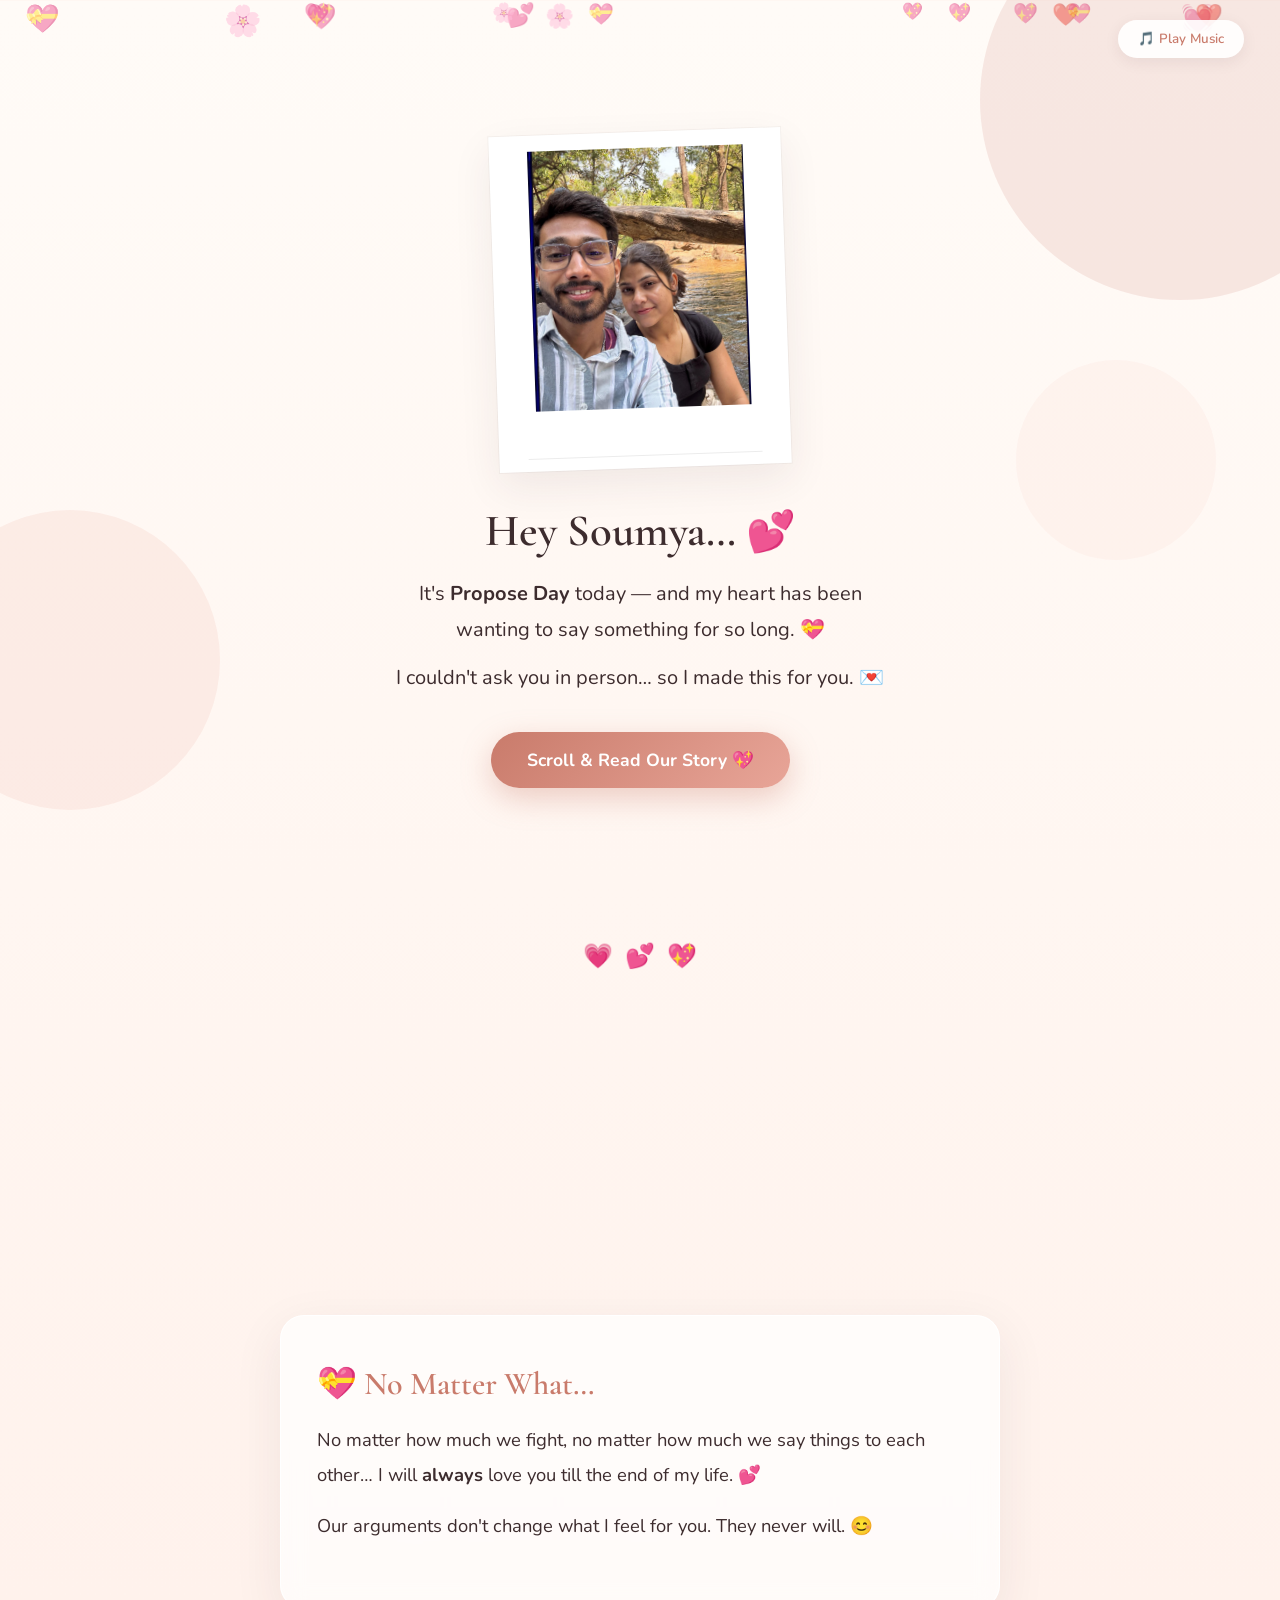
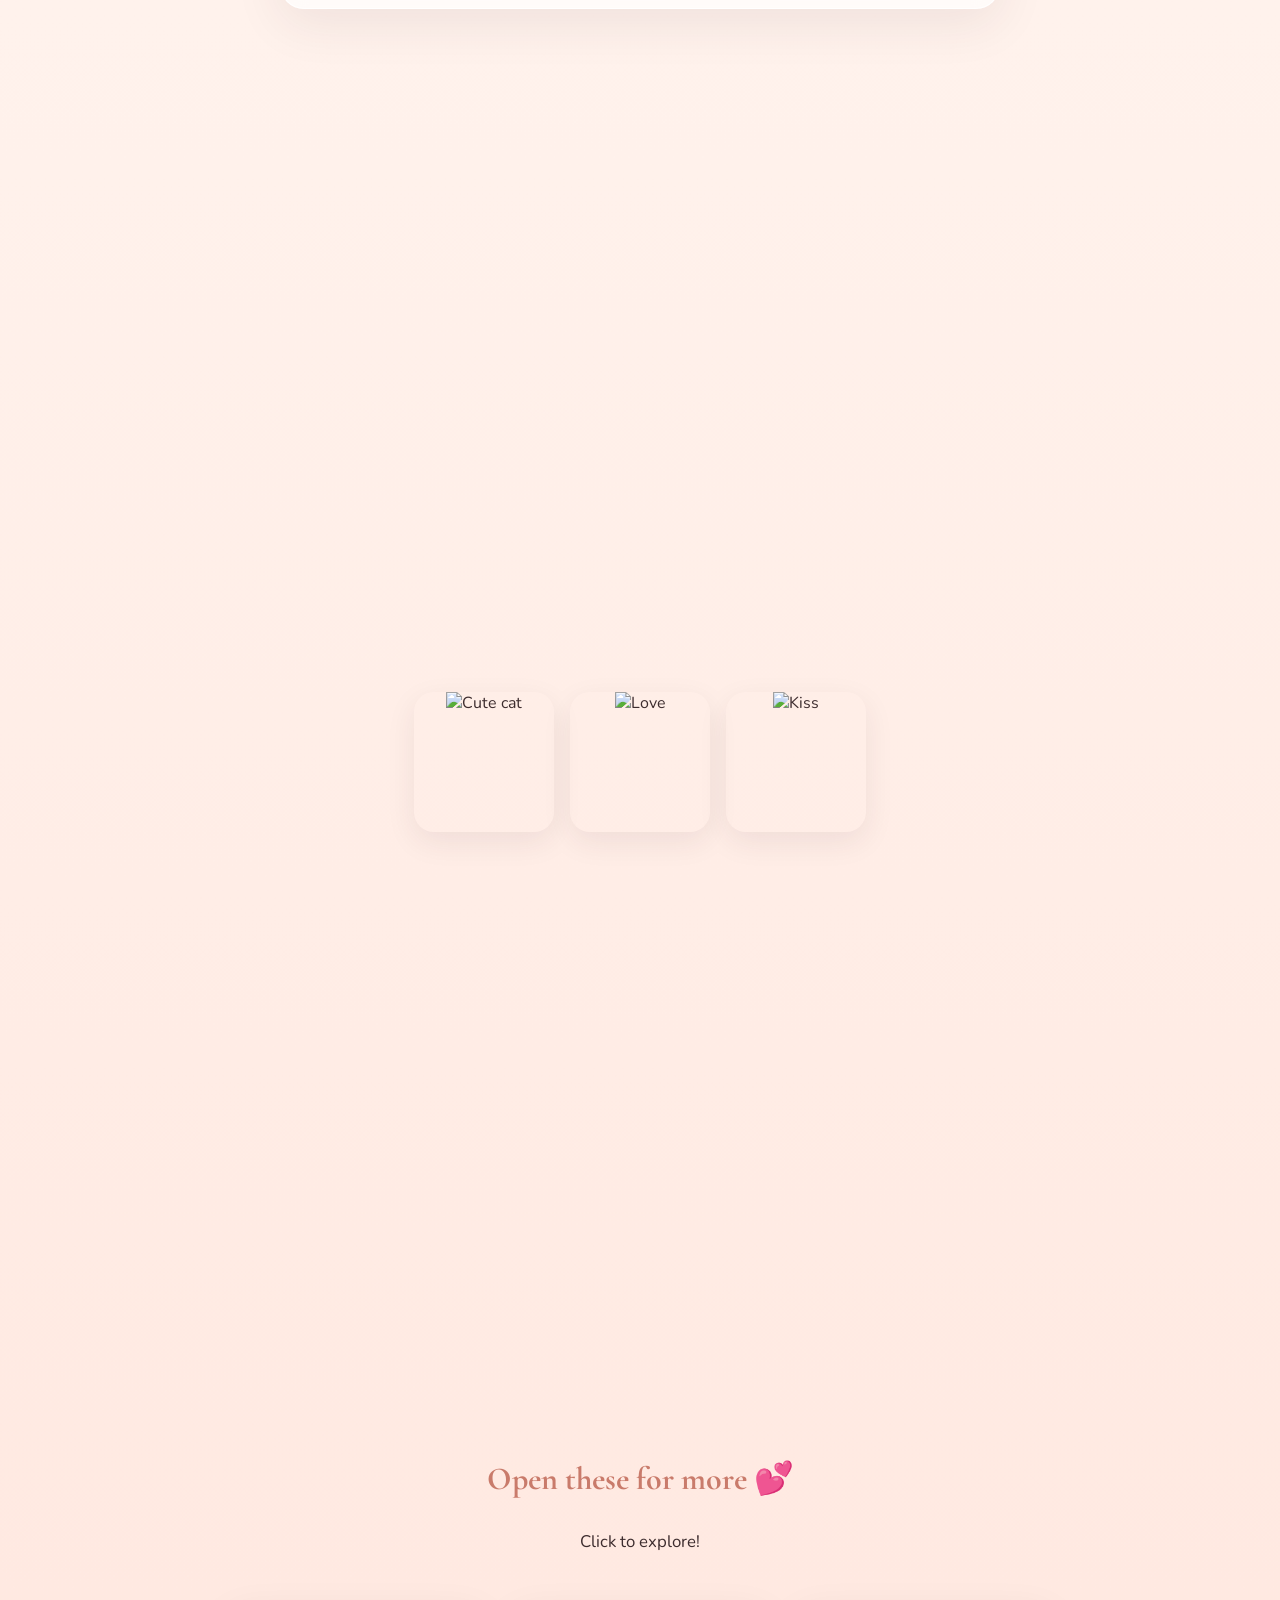
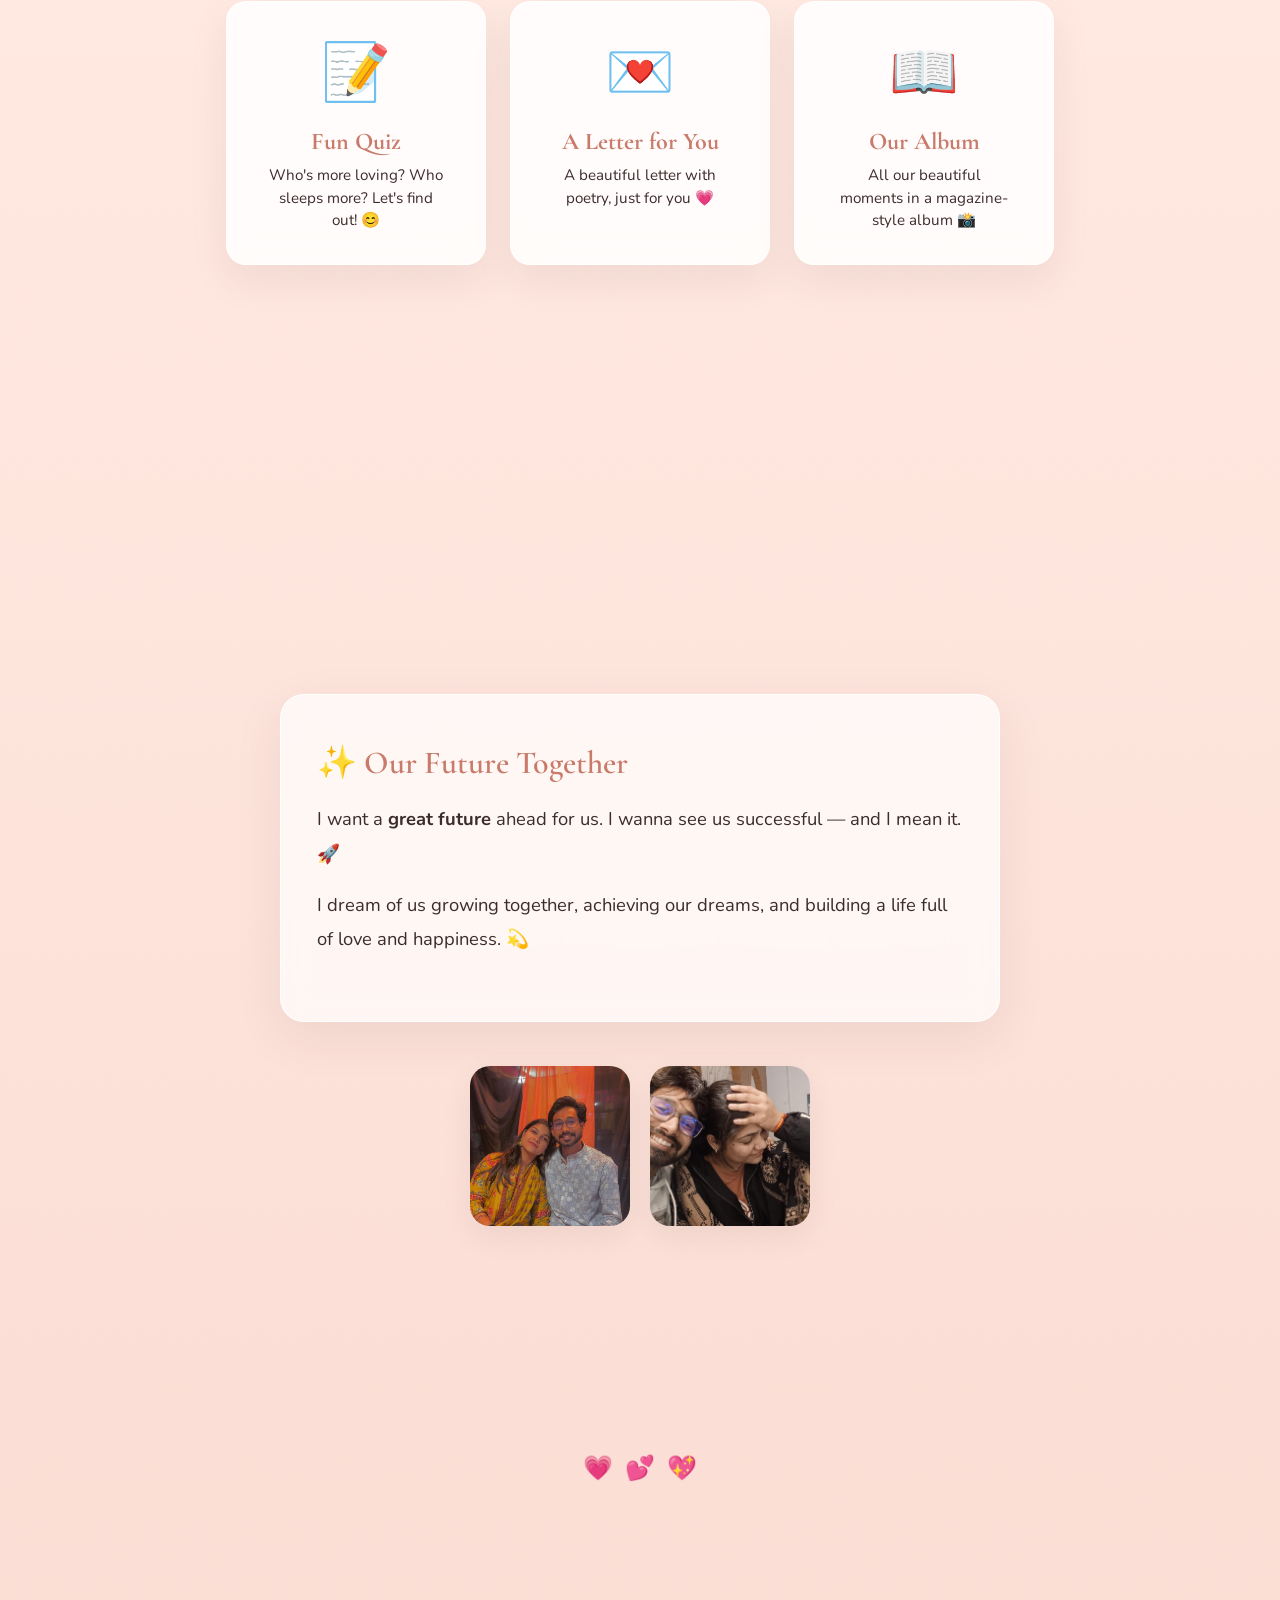
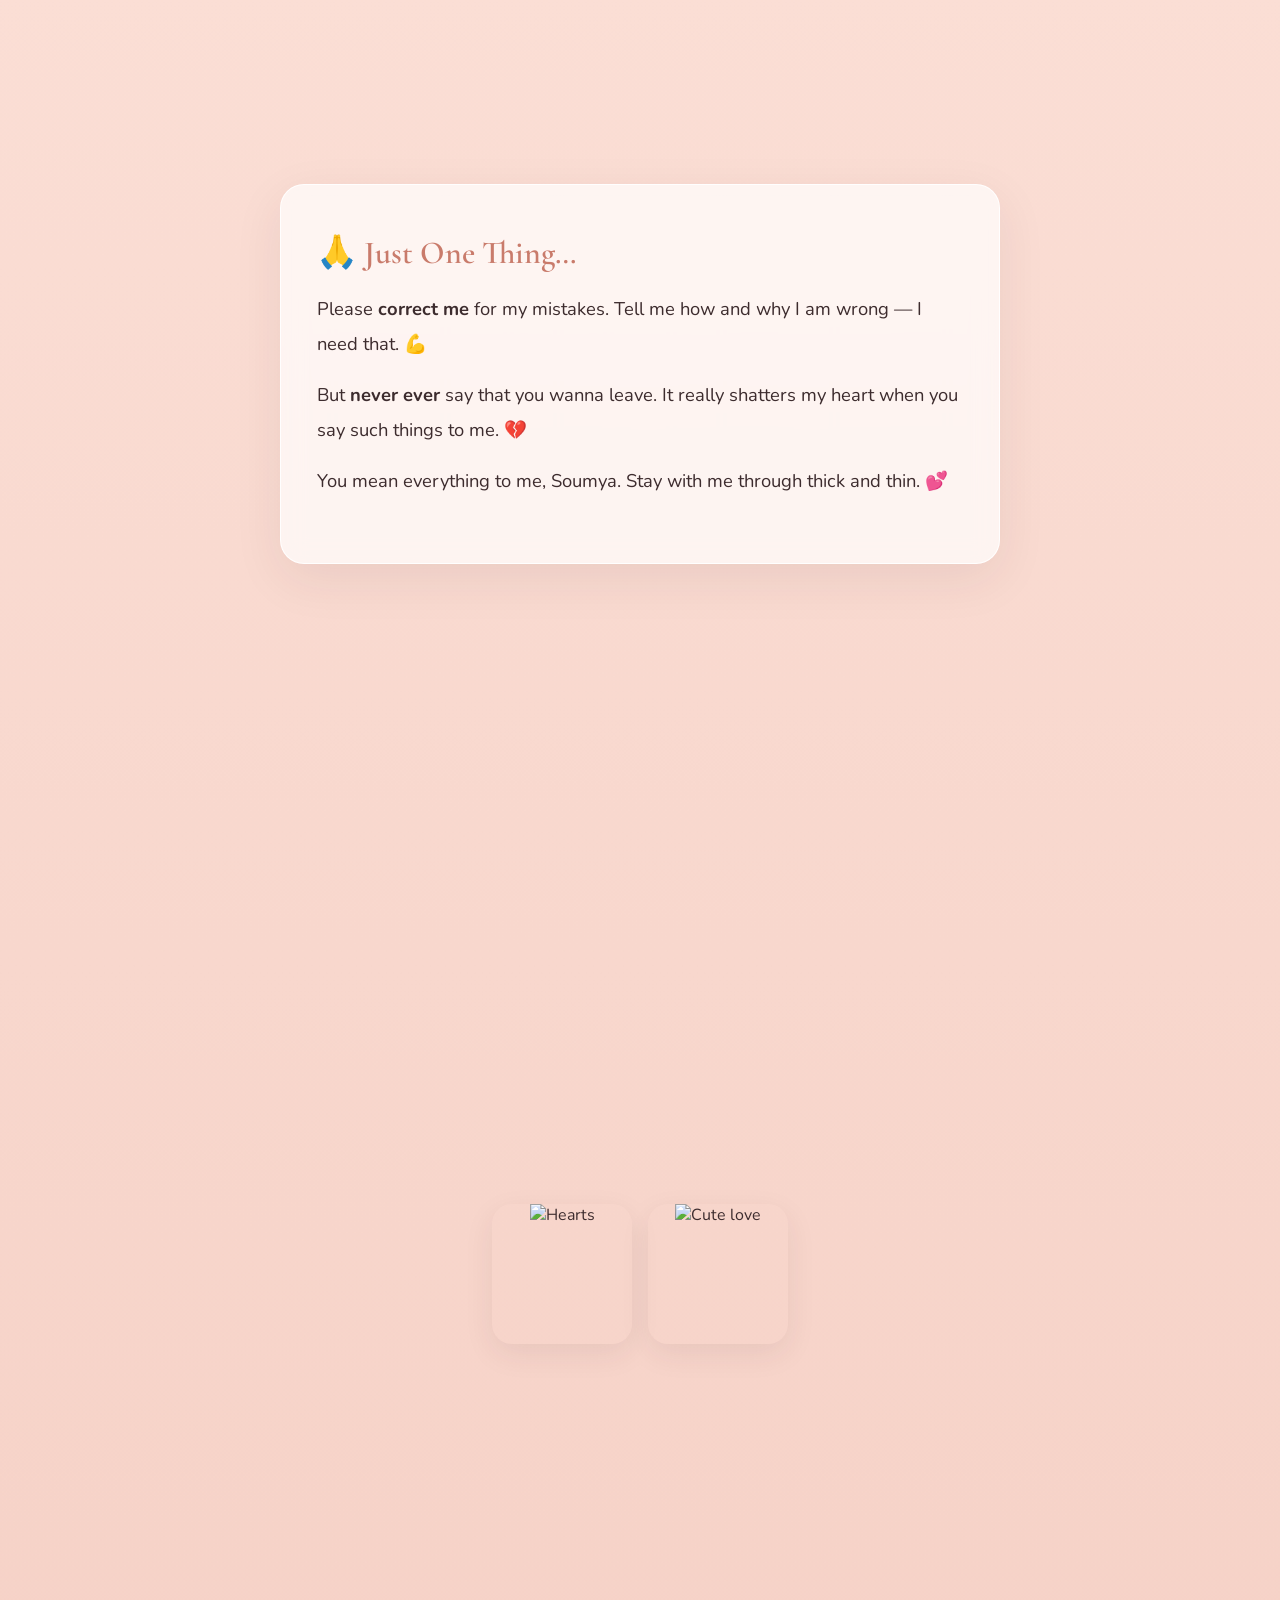
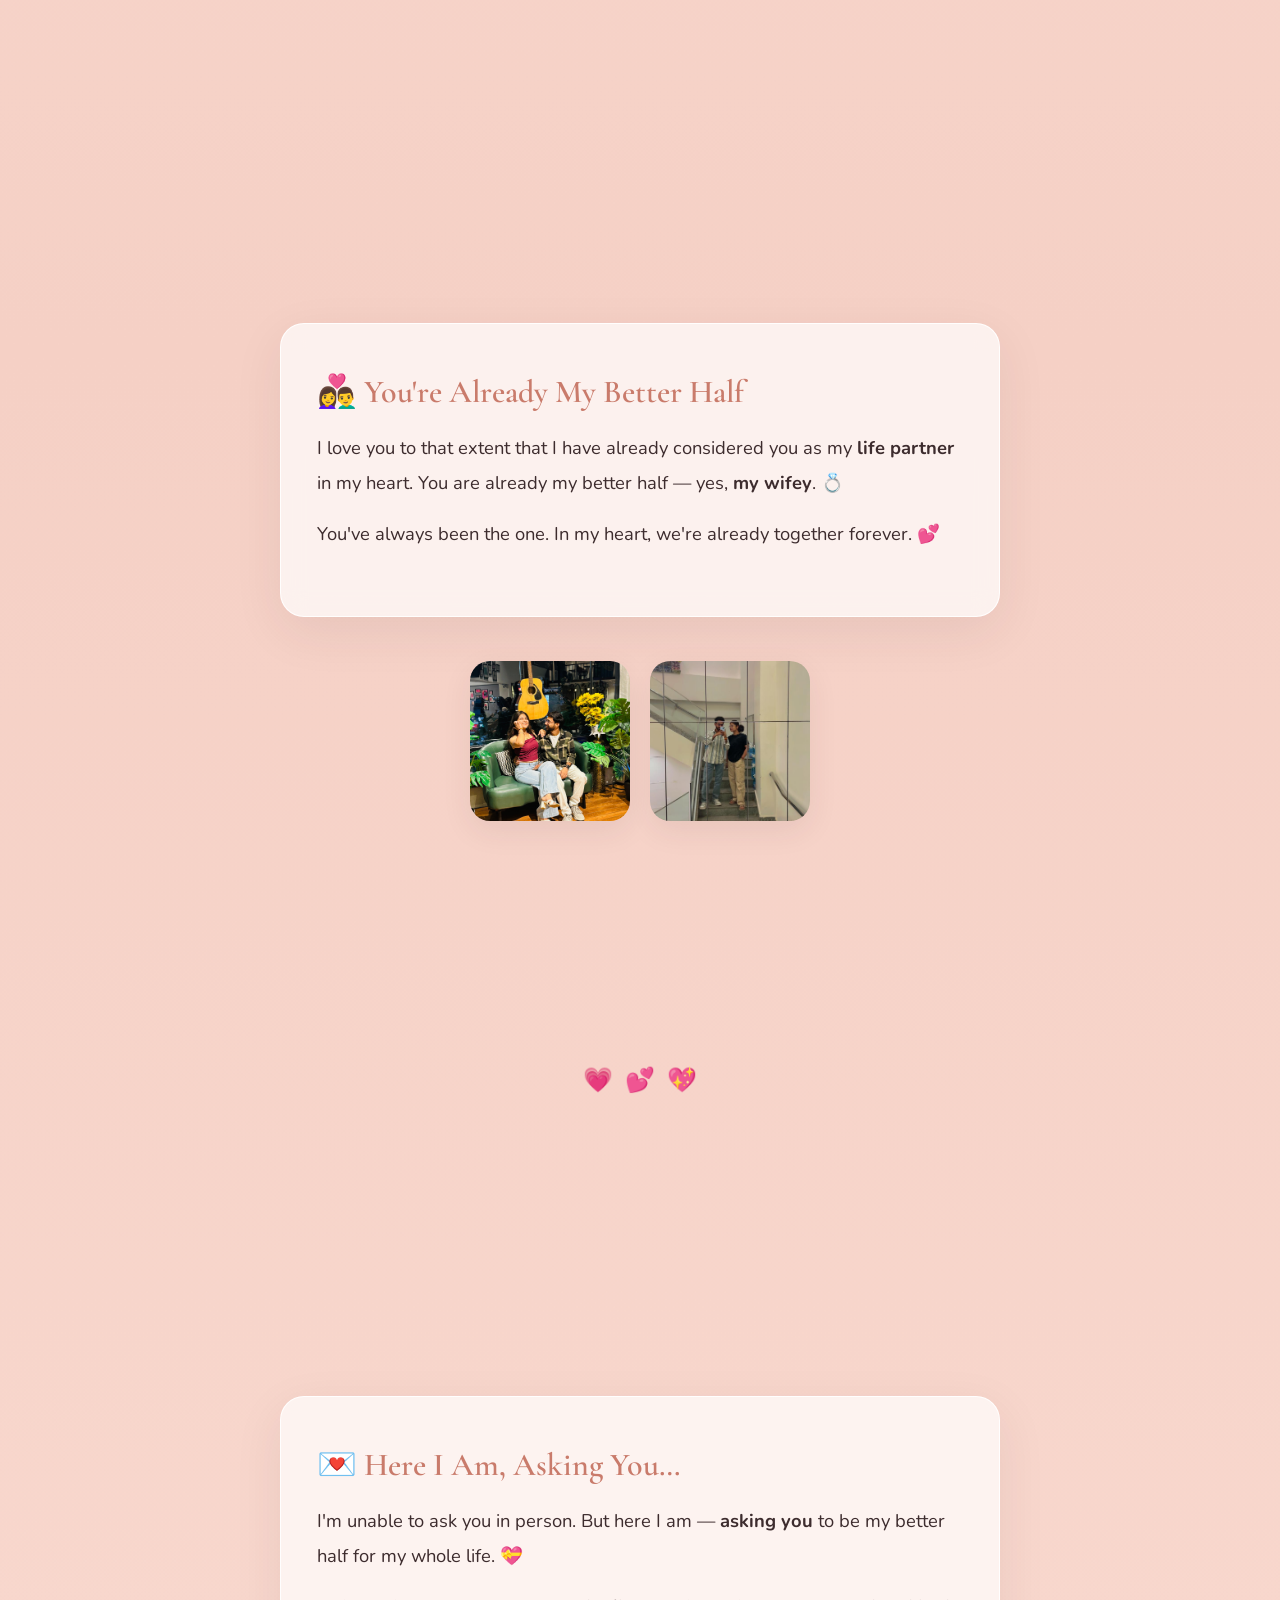
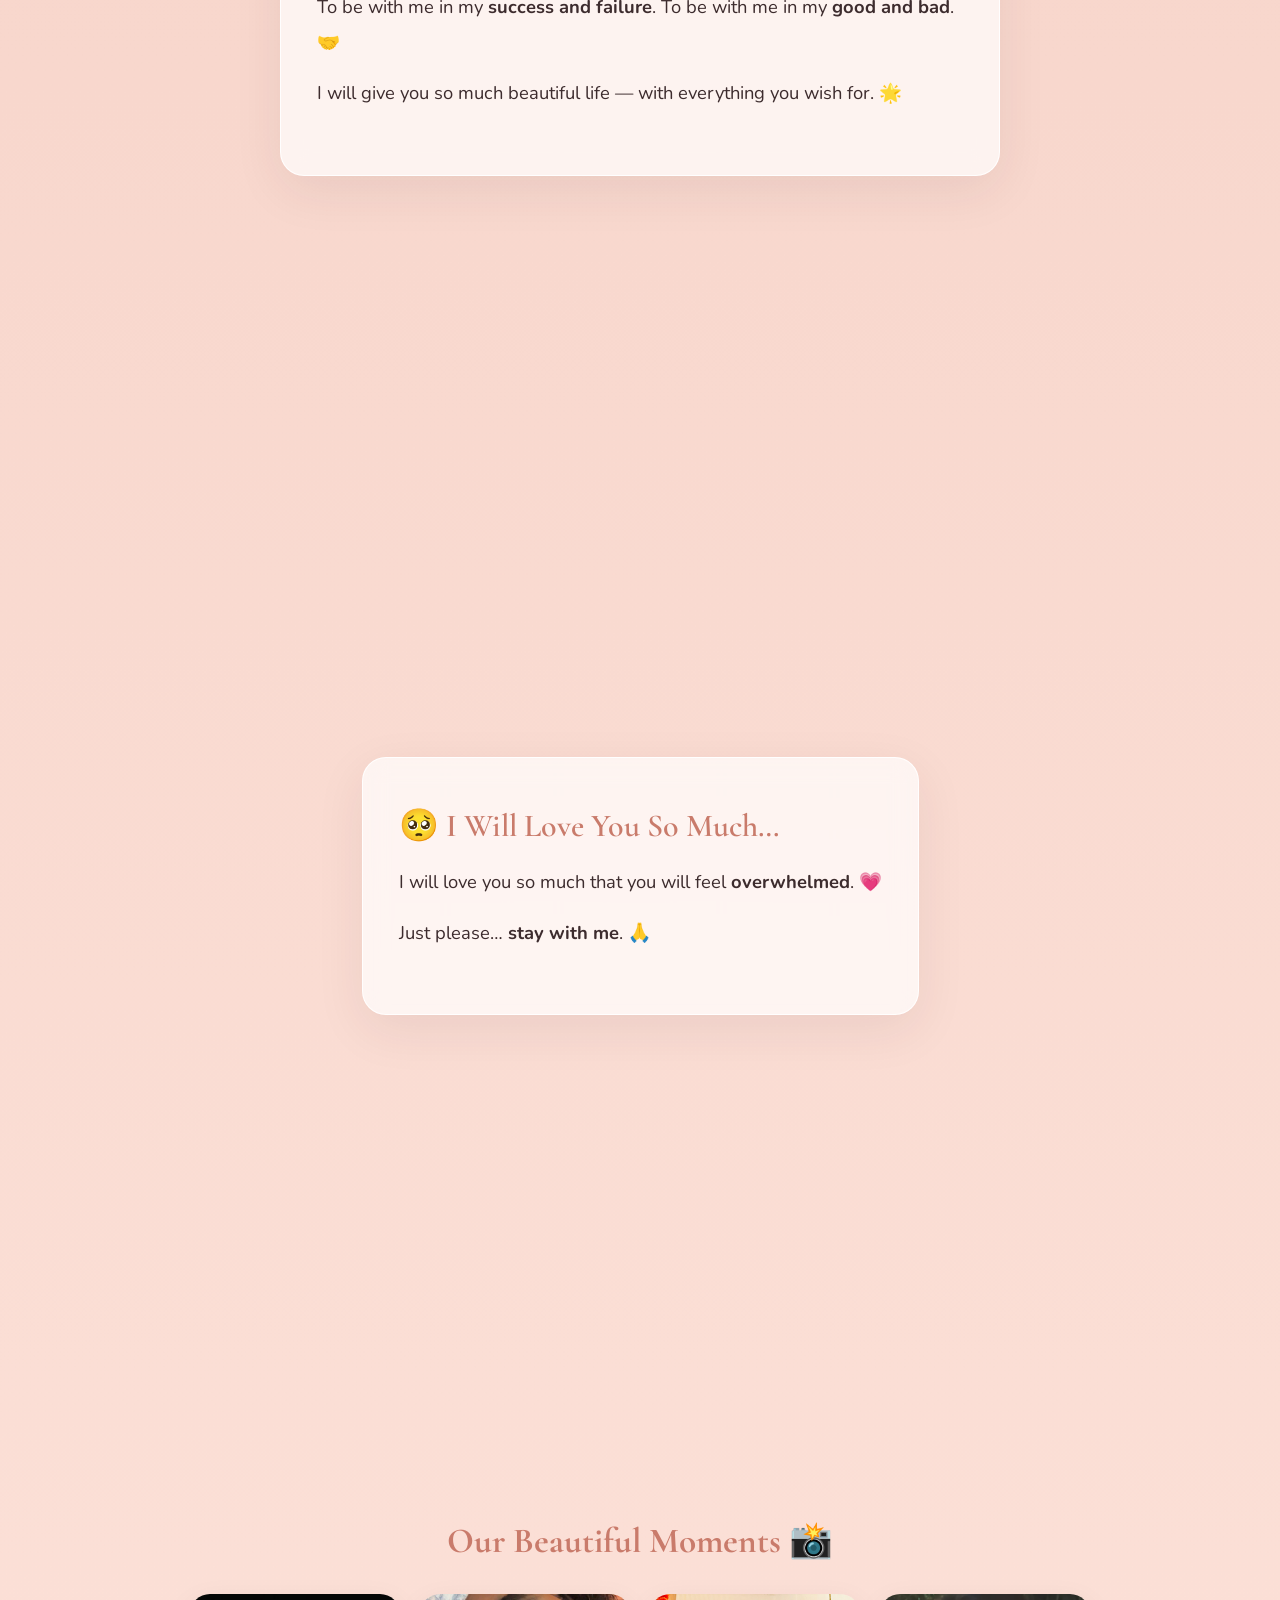
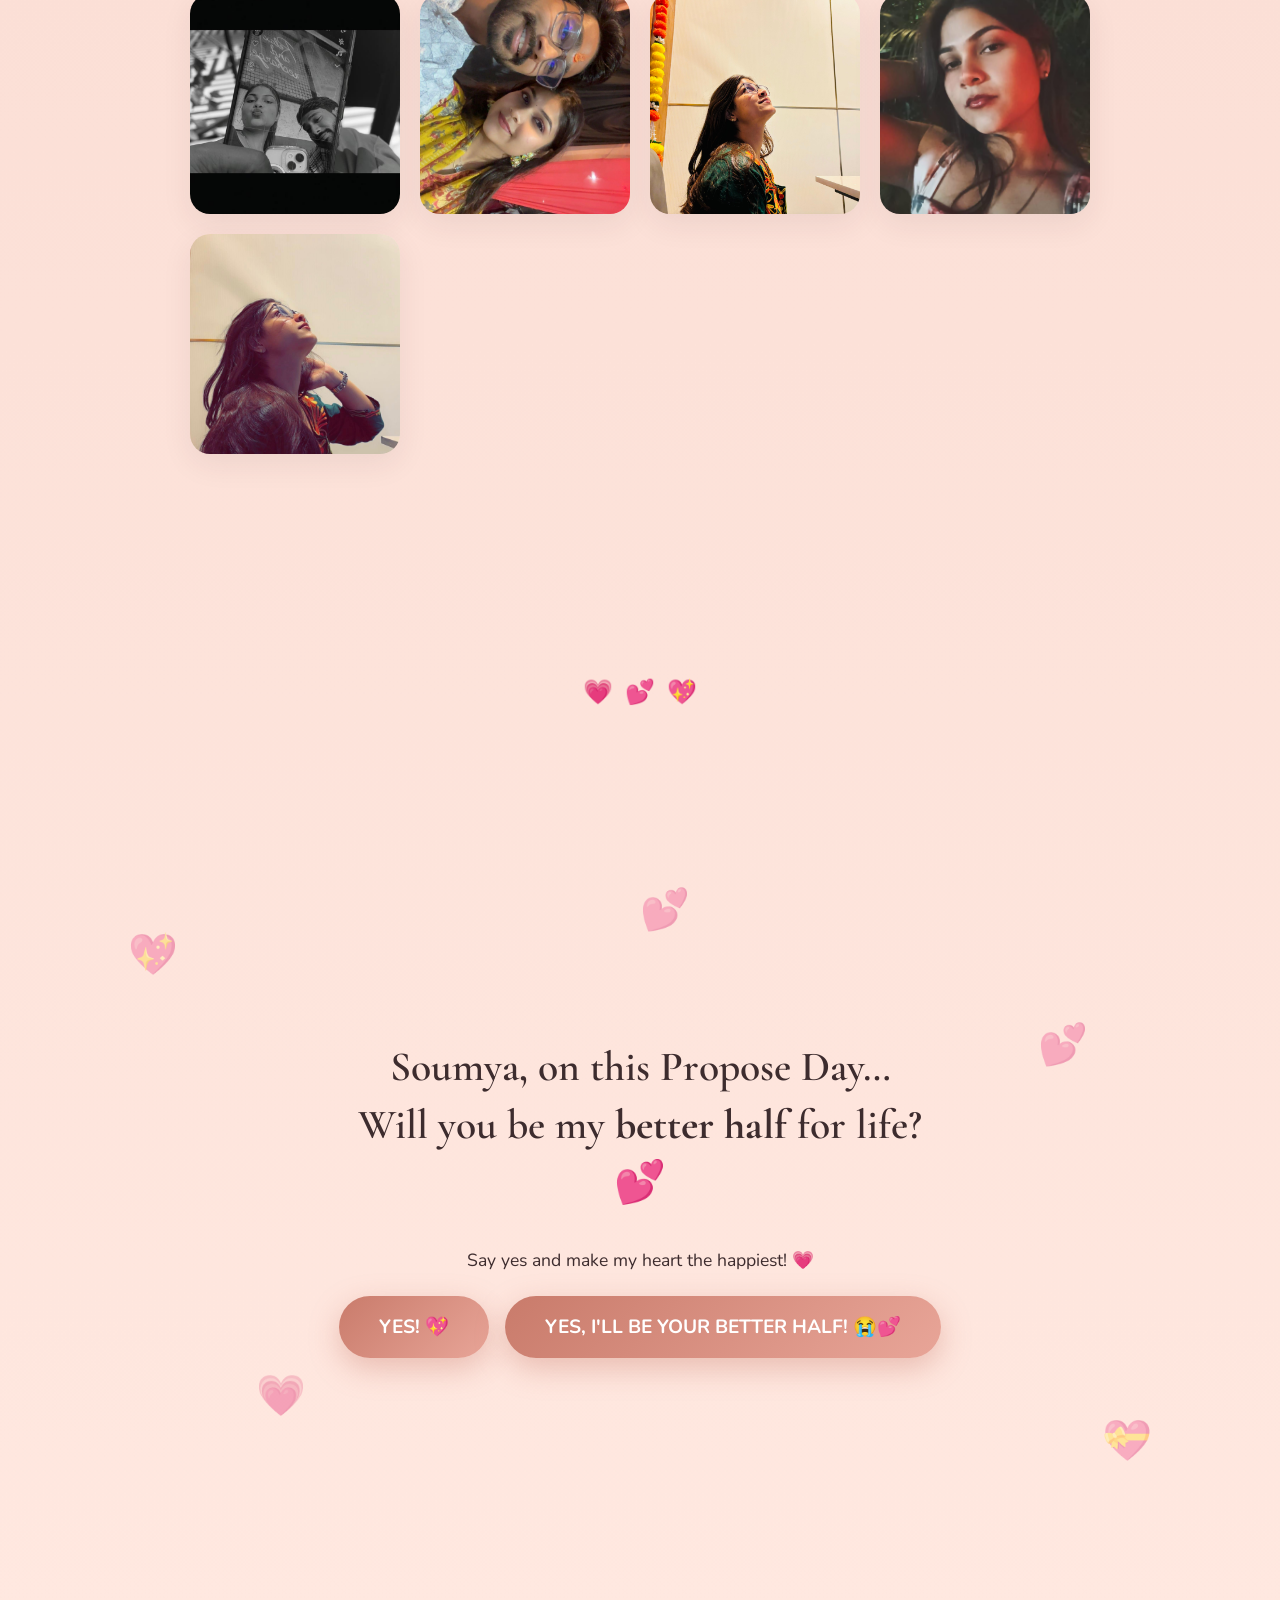
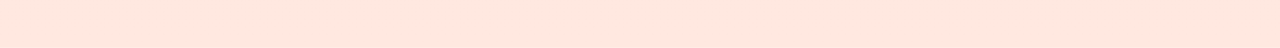
==== commit 87023e34: "Fix HTML formatting and structure" ====
--- a/index.html
+++ b/index.html
@@ -77,17 +77,17 @@
   <h2 style="font-family:'Cormorant Garamond',serif;font-size:2rem;color:var(--deep-rose);margin-bottom:8px;">Open these for more 💕</h2>
   <p style="margin-bottom:24px;font-size:1.05rem;">Click to explore!</p>
   <div class="doors-grid">
-    <a href="mcq.html" class="door-card">
+    <a href="mcq.html" class="door-card" target="_blank" rel="noopener">
       <span class="door-icon">📝</span>
       <h3>Fun Quiz</h3>
       <p>Who's more loving? Who sleeps more? Let's find out! 😊</p>
     </a>
-    <a href="letter.html" class="door-card">
+    <a href="letter.html" class="door-card" target="_blank" rel="noopener">
       <span class="door-icon">💌</span>
       <h3>A Letter for You</h3>
       <p>A beautiful letter with poetry, just for you 💗</p>
     </a>
-    <a href="album.html" class="door-card">
+    <a href="album.html" class="door-card" target="_blank" rel="noopener">
       <span class="door-icon">📖</span>
       <h3>Our Album</h3>
       <p>All our beautiful moments in a magazine-style album 📸</p>
